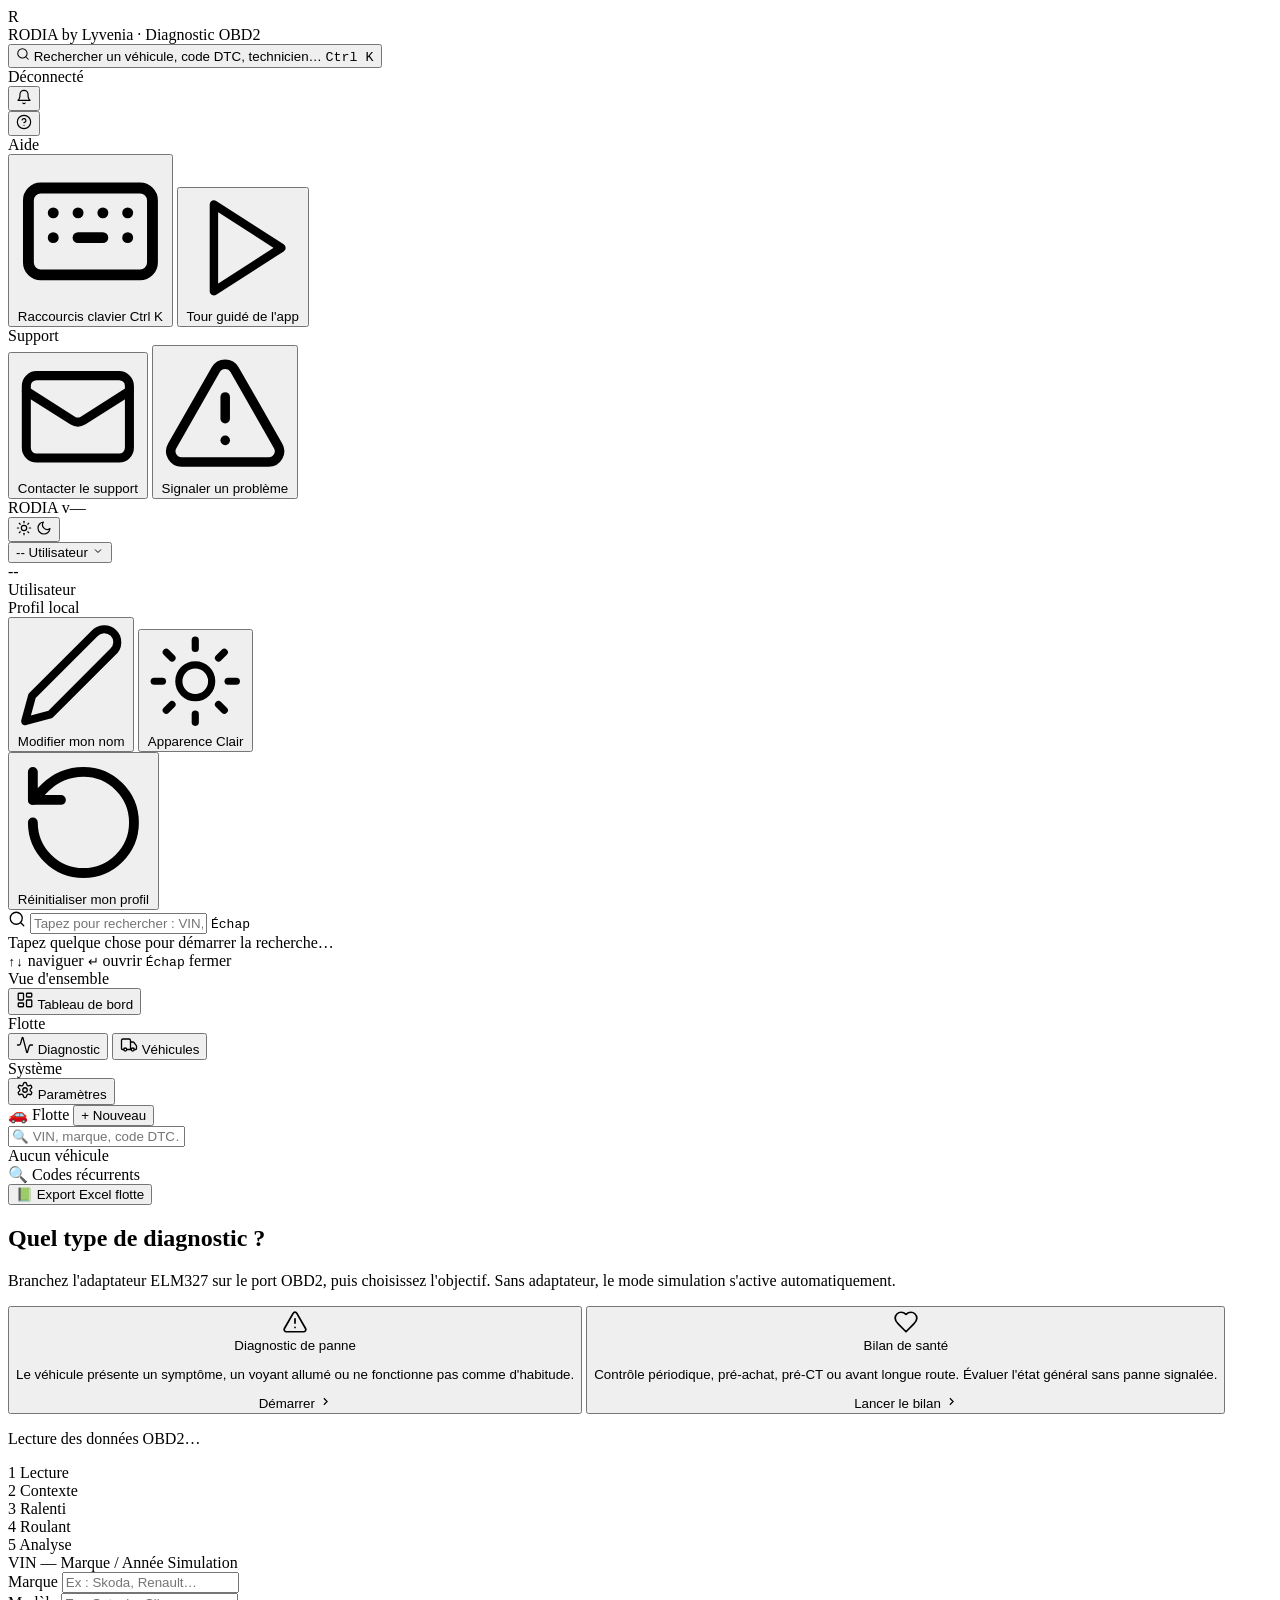
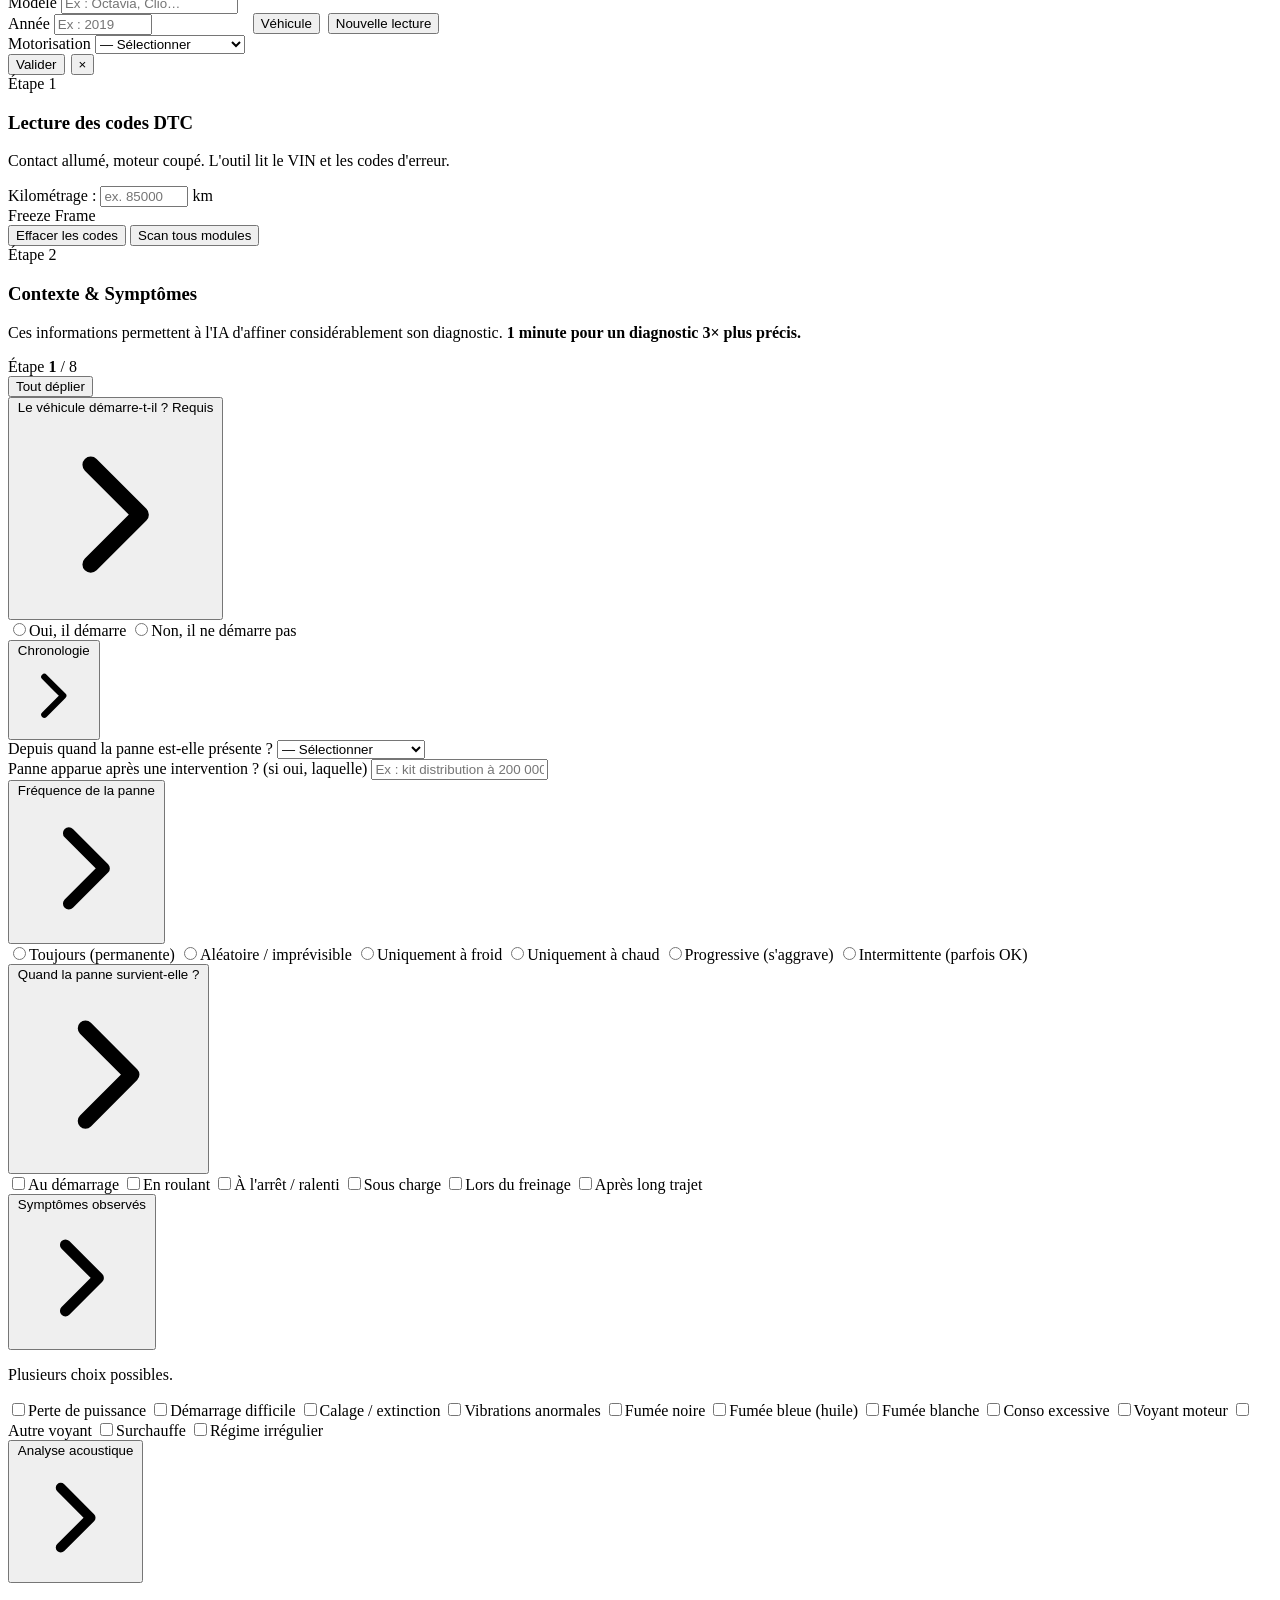
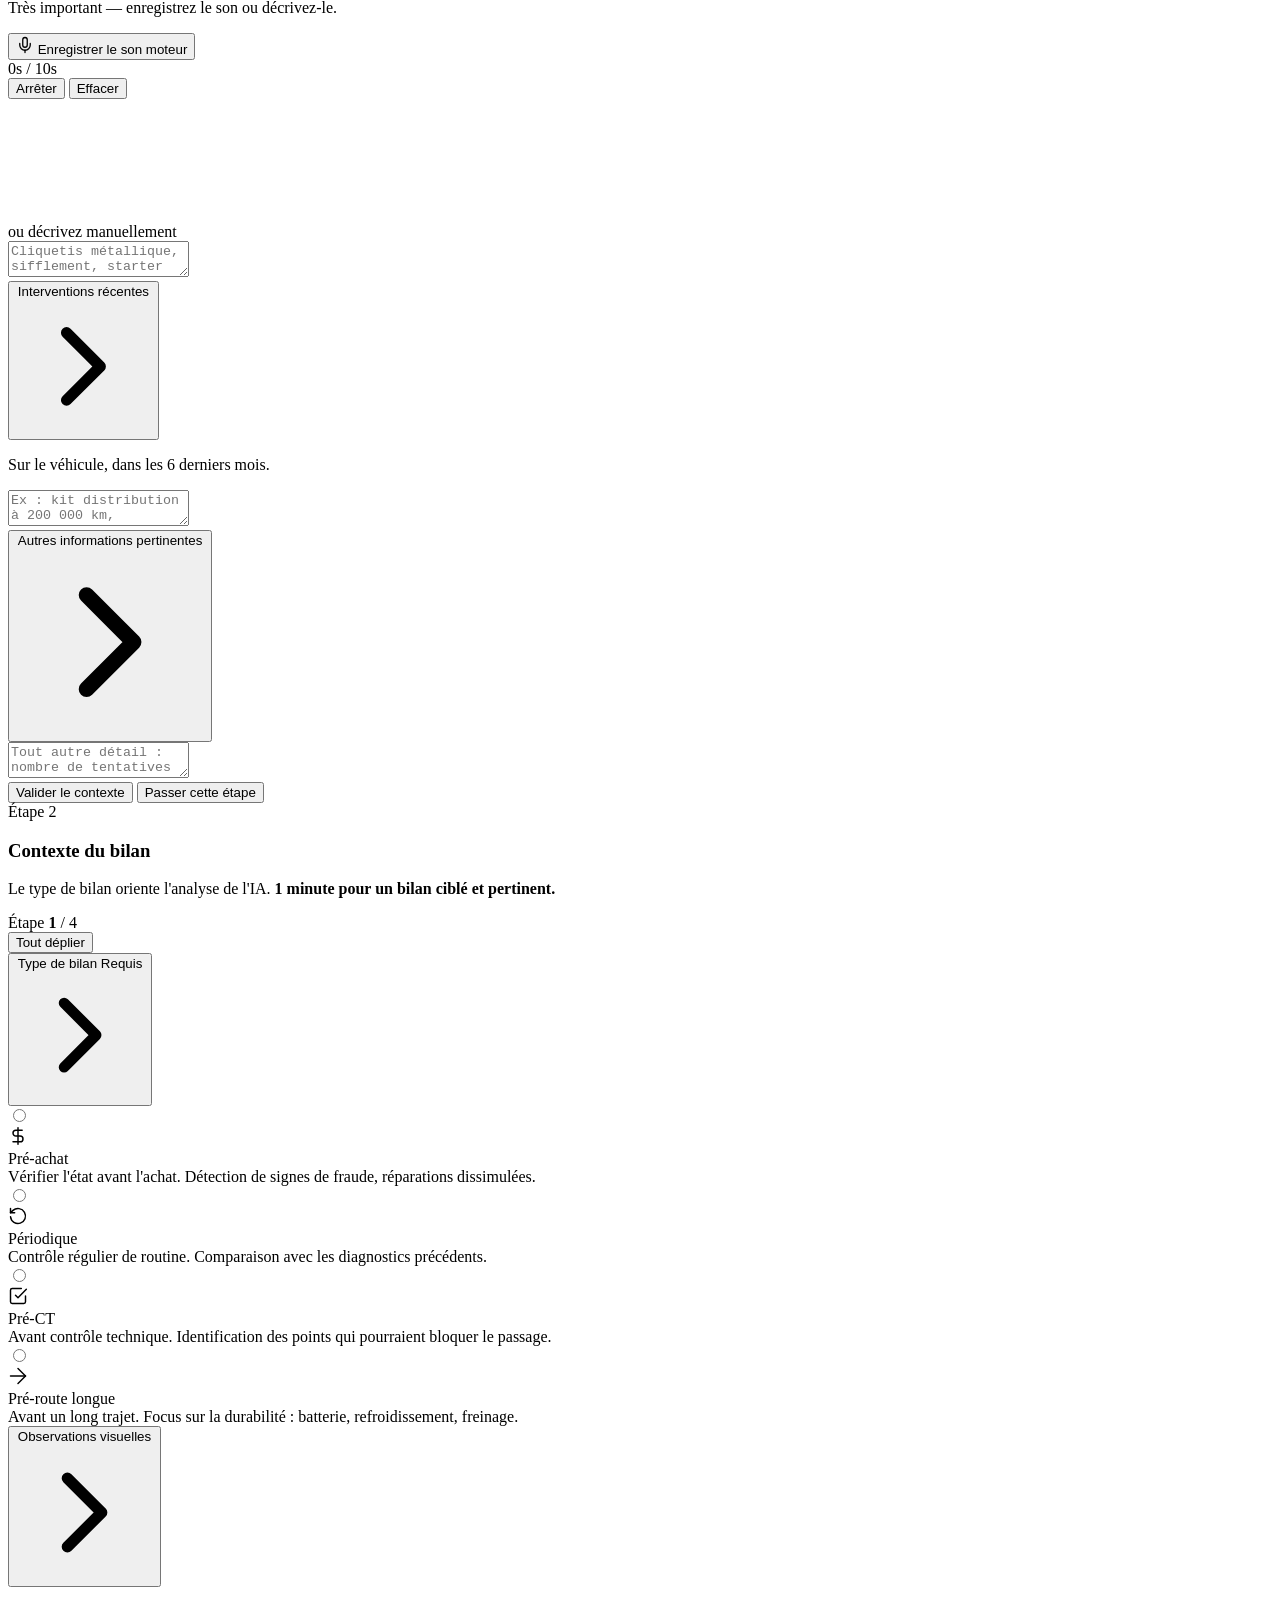
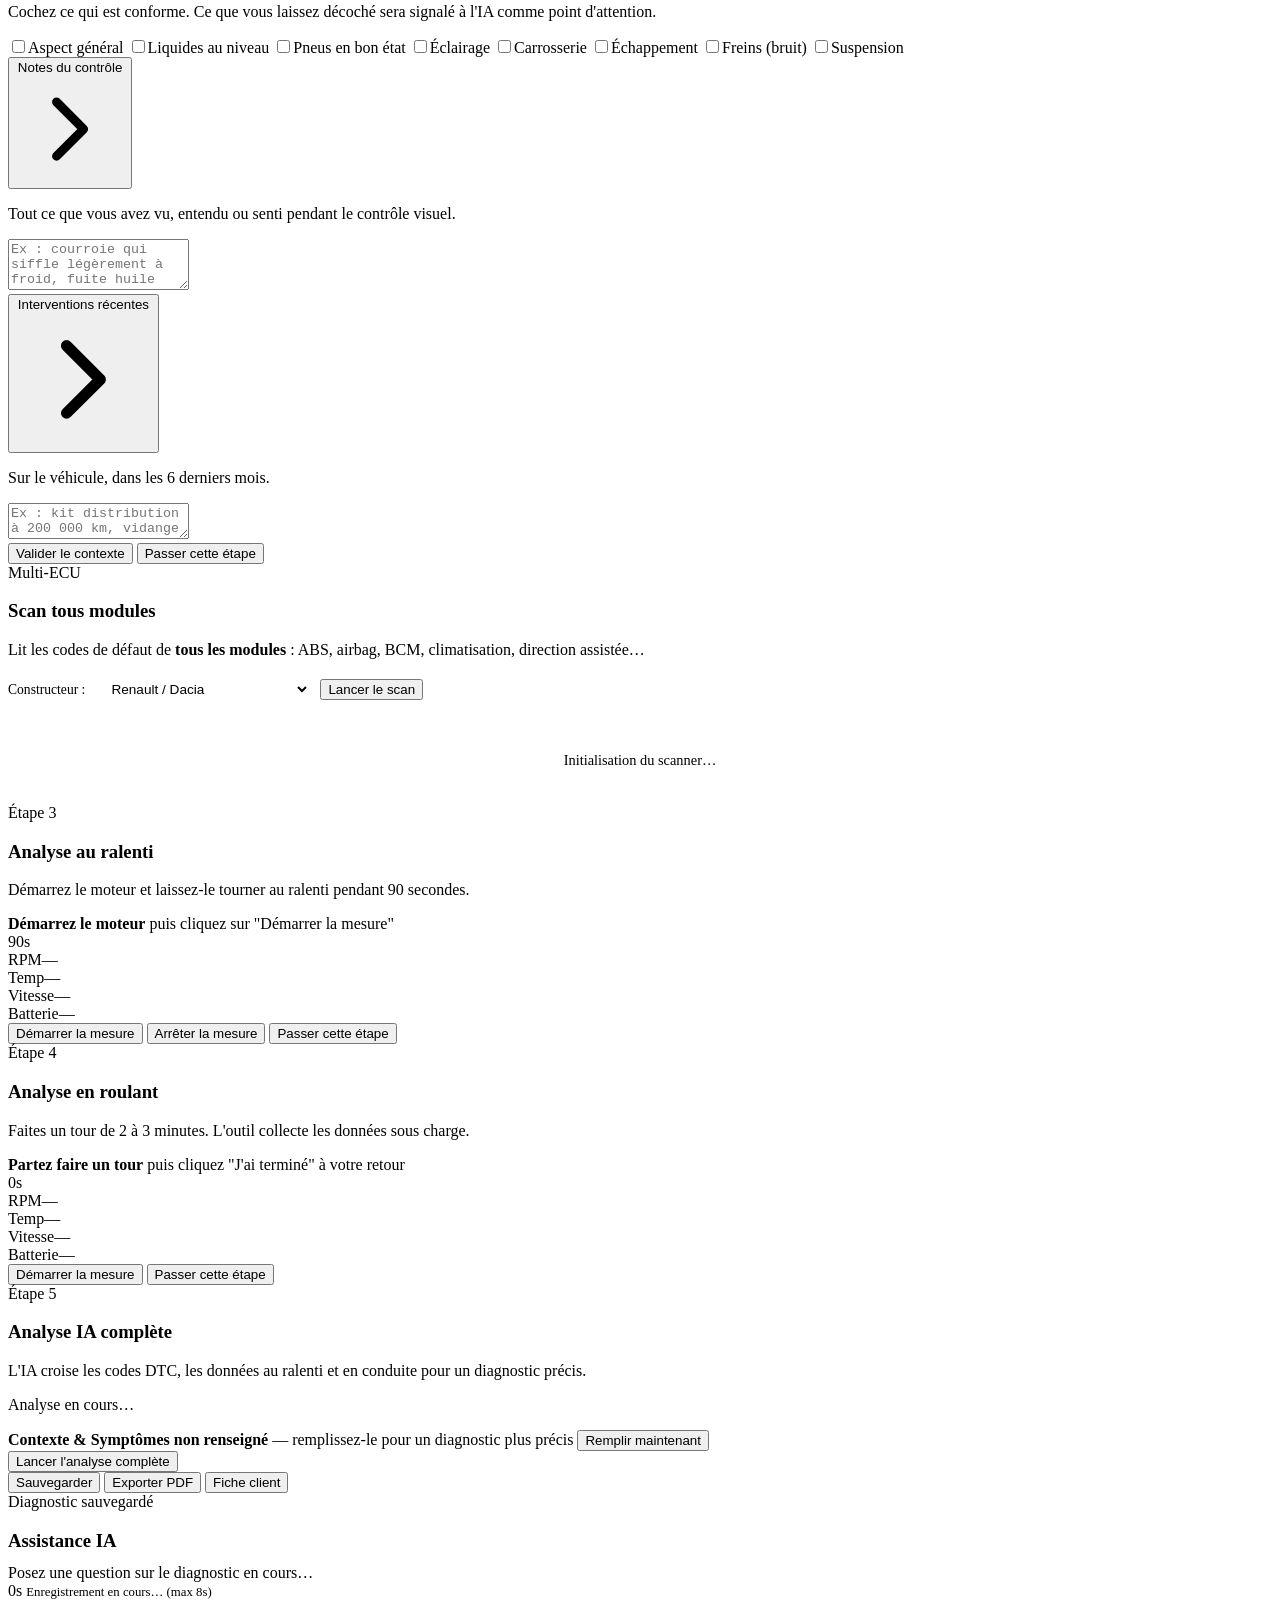
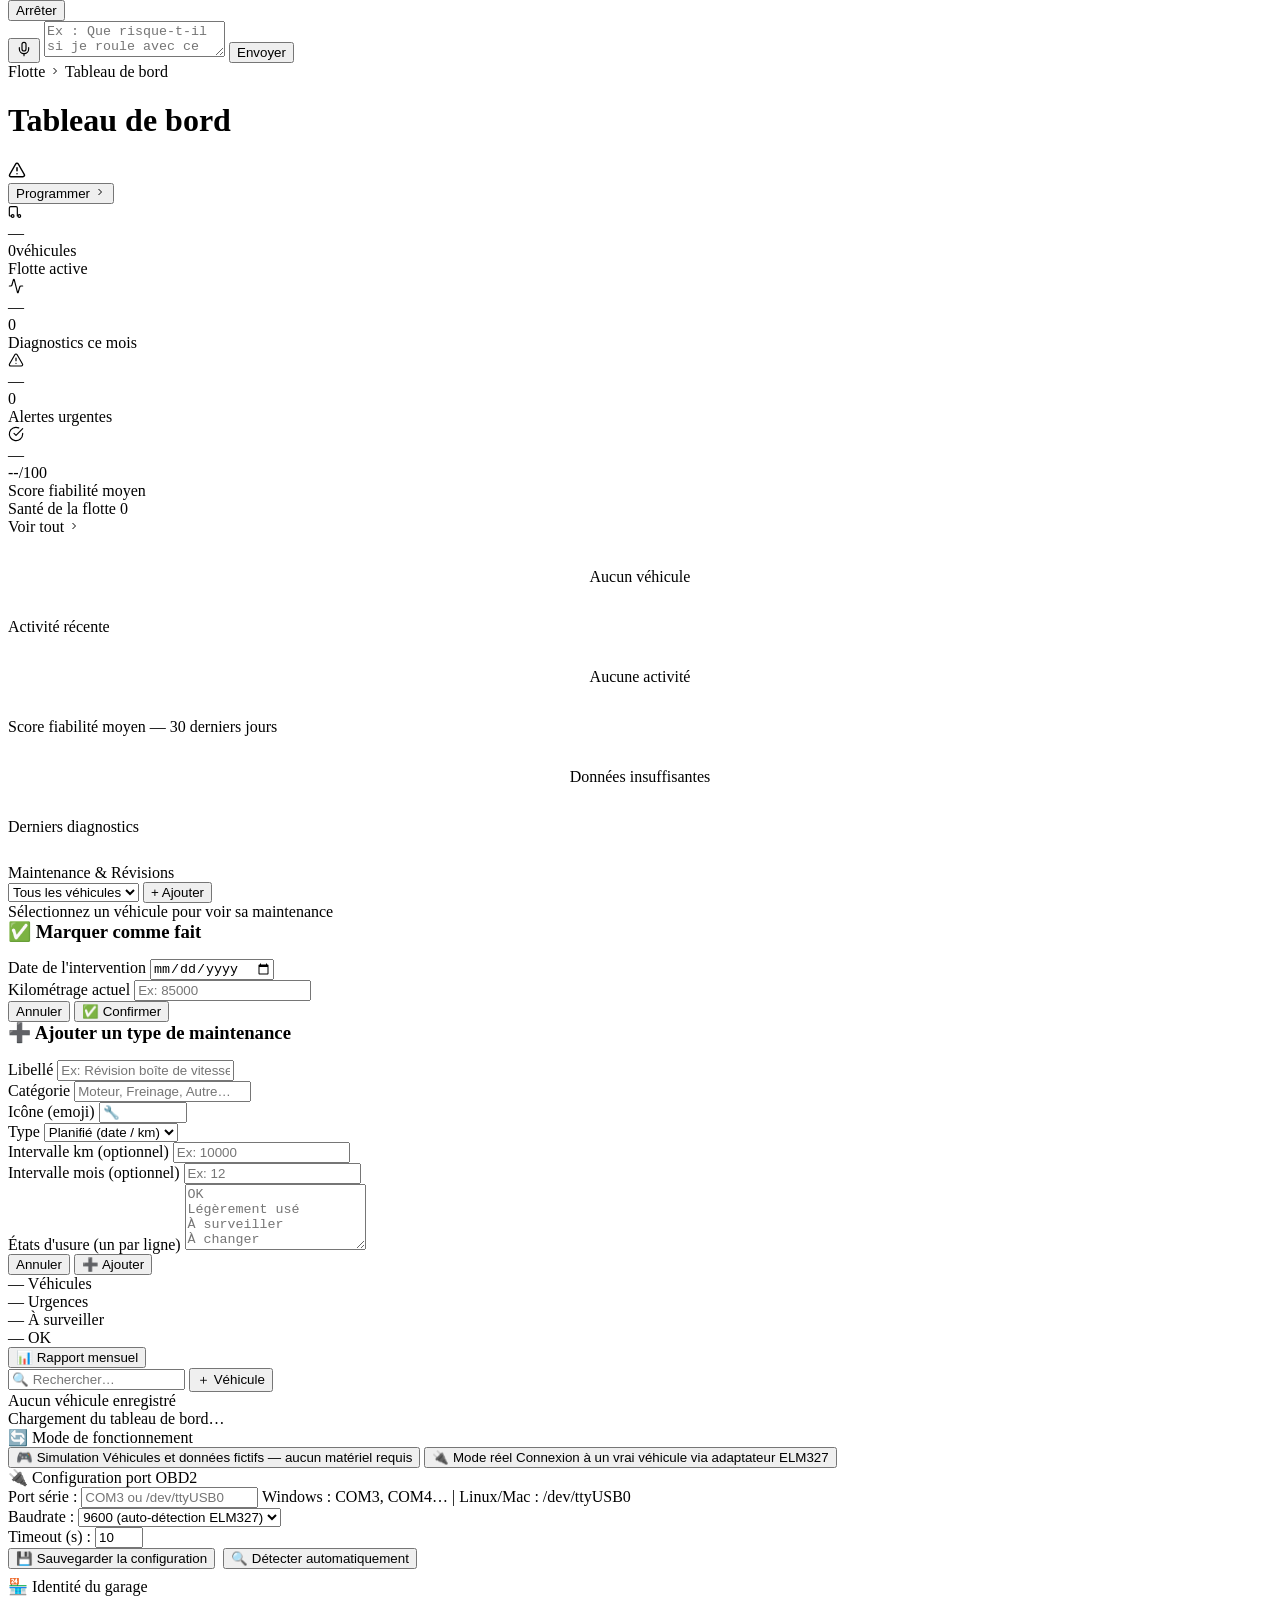
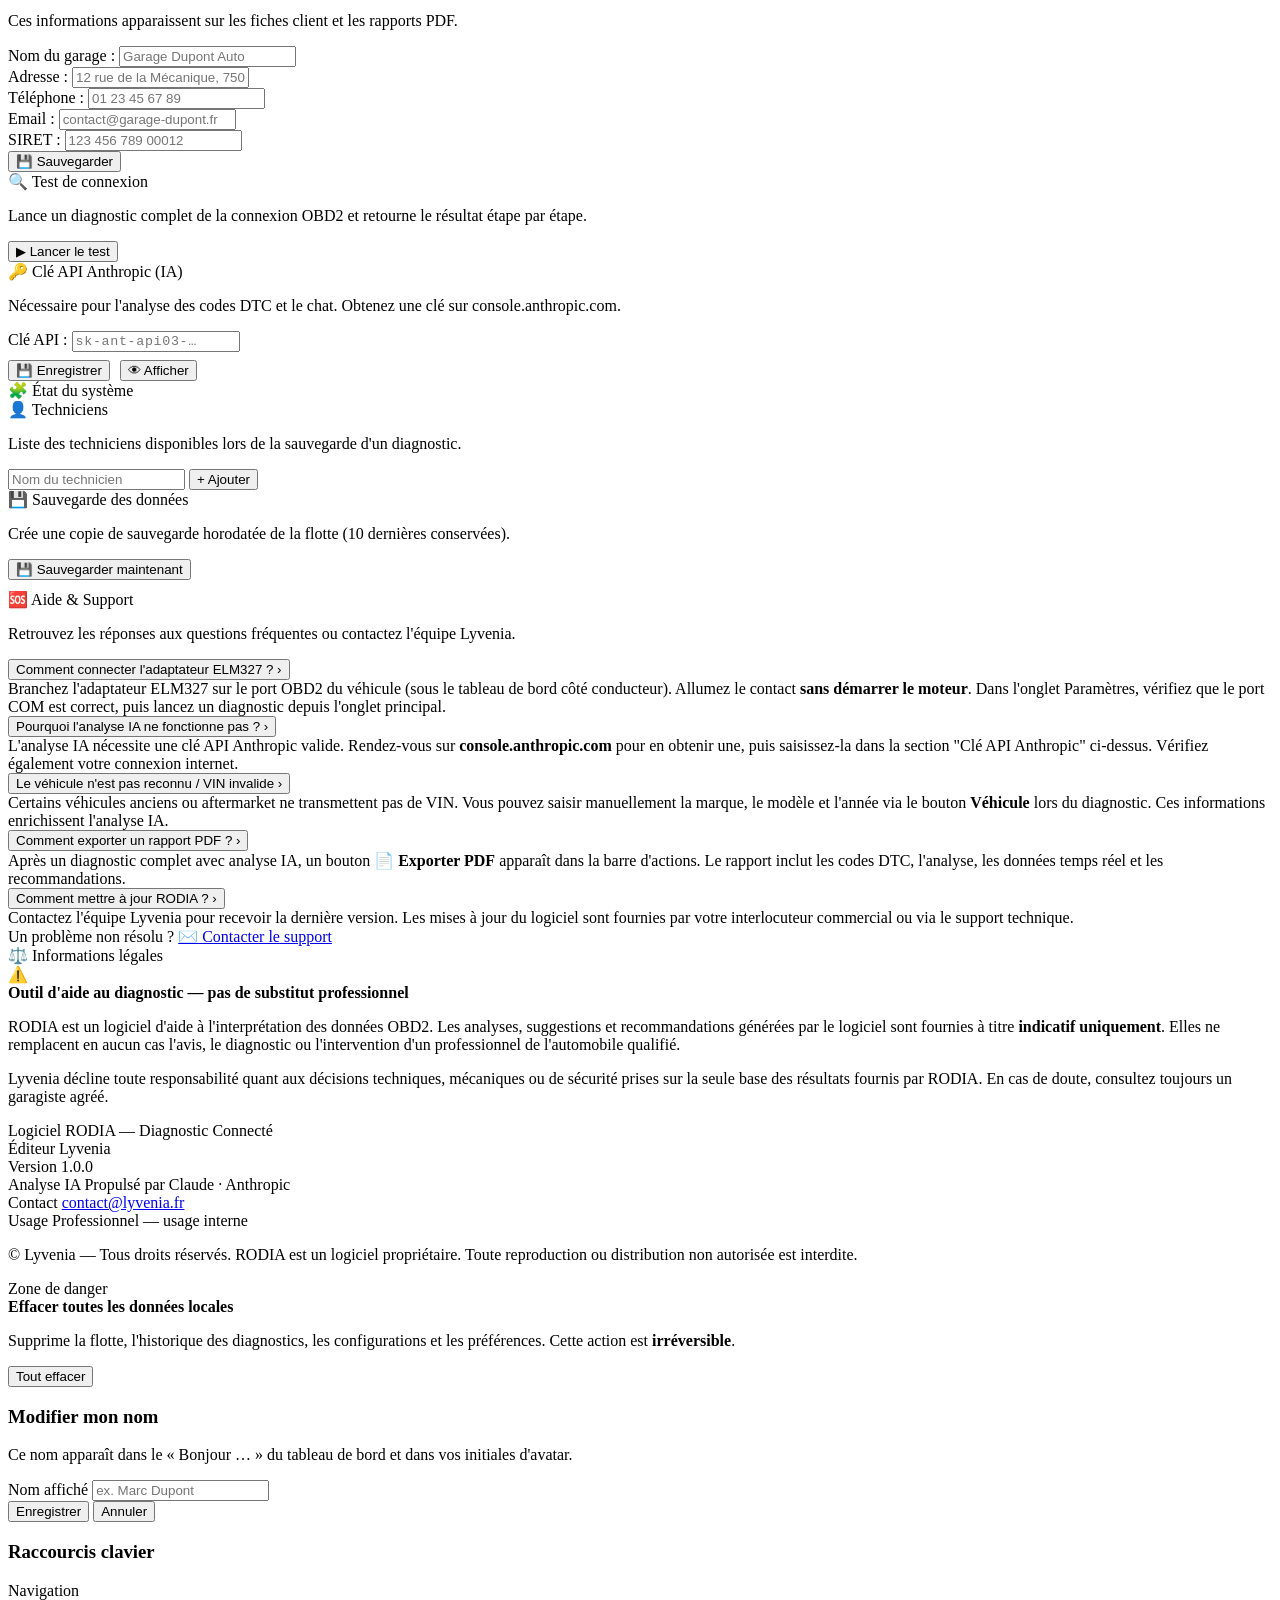
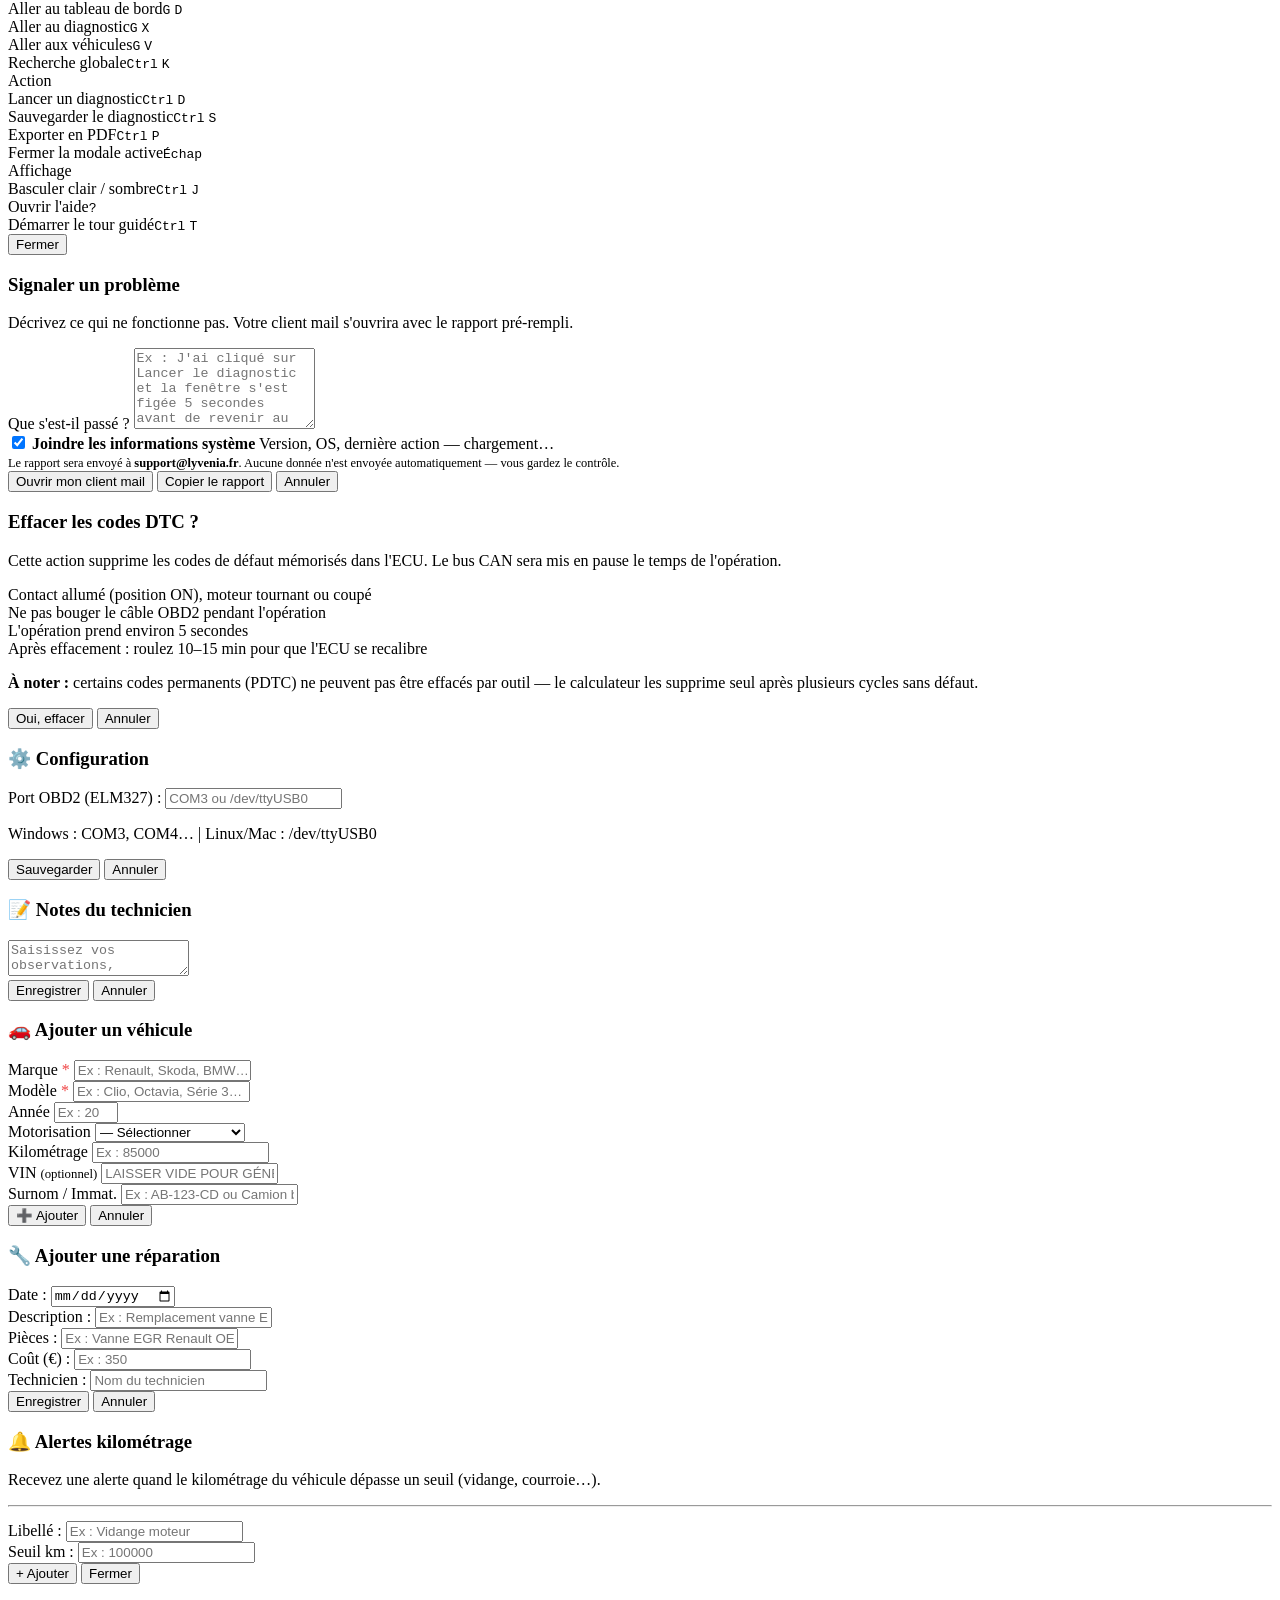
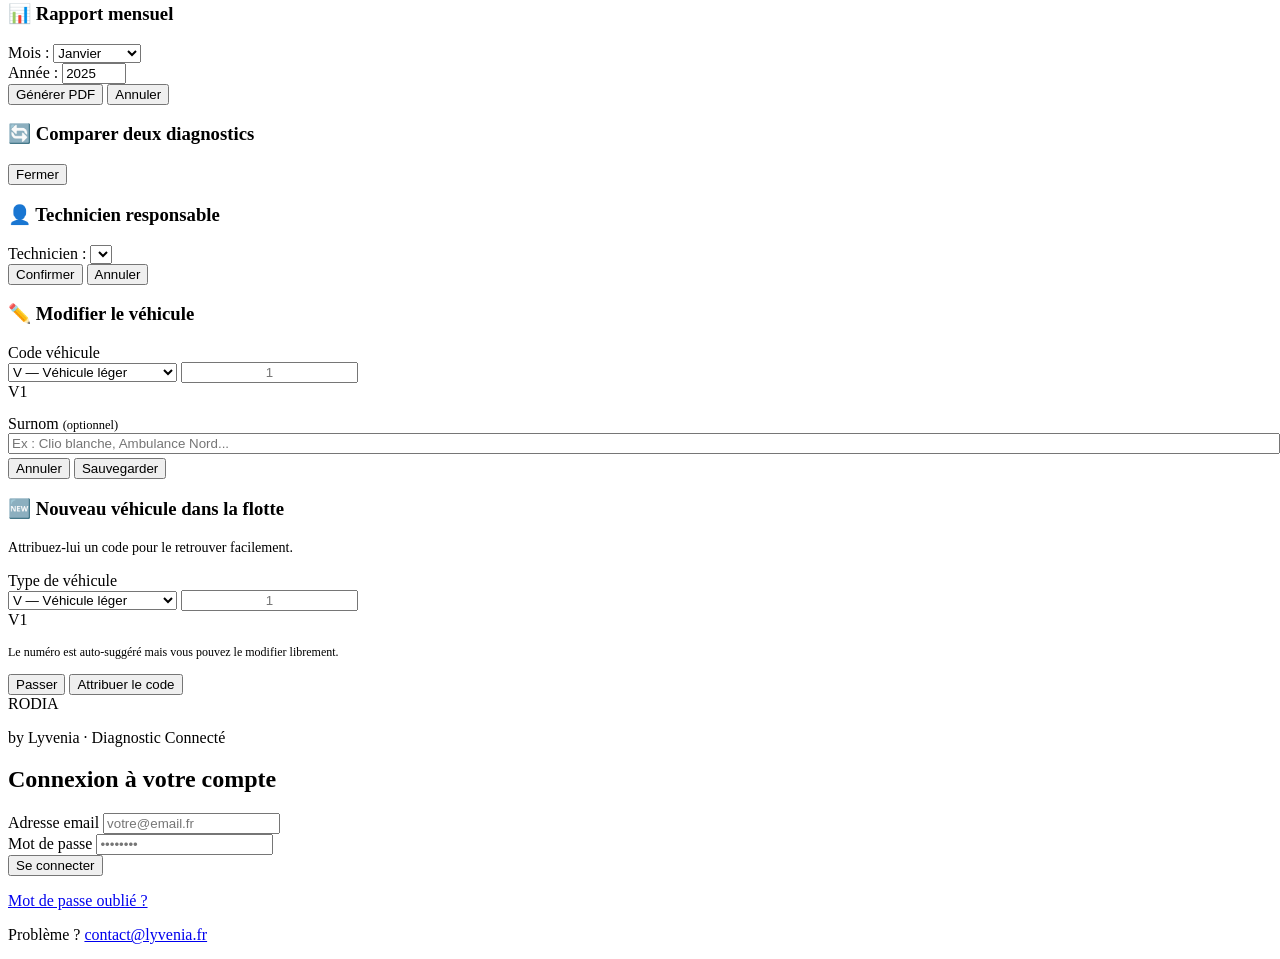
==== frontend/index.html @ f730c61e "Release v1.1.0 — Refonte premium + bilan de santé" ====
<!DOCTYPE html>
<html lang="fr">
<head>
  <meta charset="UTF-8">
  <meta name="viewport" content="width=device-width, initial-scale=1.0">
  <title>RODIA — Diagnostic Connecté</title>
  <link rel="icon" href="/favicon.ico" type="image/x-icon">
  <link rel="preconnect" href="https://fonts.googleapis.com">
  <link rel="preconnect" href="https://fonts.gstatic.com" crossorigin>
  <link rel="stylesheet" href="https://fonts.googleapis.com/css2?family=Inter:wght@400;500;600;700;800&display=swap">
  <link rel="stylesheet" href="/style.css">
  <script src="/chart.min.js"></script>
</head>
<body>

  <!-- ══════════════════ UPDATE BANNER ══════════════════ -->
  <div id="updateBanner" class="update-banner" style="display:none">
    <div class="update-banner-left">
      <span class="update-icon">🔄</span>
      <div>
        <strong id="updateVersion">Mise à jour disponible</strong>
        <span id="updateNotes" class="update-notes"></span>
      </div>
    </div>
    <div class="update-banner-right">
      <div id="updateProgress" class="update-progress" style="display:none">
        <div class="update-progress-bar"><div id="updateProgressFill" class="update-progress-fill"></div></div>
        <span id="updateProgressPct">0%</span>
      </div>
      <span id="updateCountdown" class="update-countdown"></span>
      <button id="btnUpdate" class="update-btn" onclick="applyUpdate()">Installer maintenant</button>
      <button class="update-dismiss" onclick="snoozeUpdate()">Plus tard</button>
    </div>
  </div>

  <!-- ══════════════════ TOP BAR ══════════════════ -->
  <header class="topbar">
    <div class="topbar-left">
      <div class="topbar-brand">
        <div class="brand-mark" aria-hidden="true">R</div>
        <div class="brand-text-wrap">
          <span class="logo">RODIA</span>
          <span class="logo-sub">by Lyvenia · Diagnostic OBD2</span>
        </div>
      </div>
      <button type="button" class="topbar-search" id="globalSearchTrigger" aria-label="Ouvrir la recherche globale">
        <svg xmlns="http://www.w3.org/2000/svg" width="14" height="14" viewBox="0 0 24 24" fill="none" stroke="currentColor" stroke-width="1.75" stroke-linecap="round" stroke-linejoin="round" aria-hidden="true"><circle cx="11" cy="11" r="8"/><path d="m21 21-4.3-4.3"/></svg>
        <span class="topbar-search-placeholder">Rechercher un véhicule, code DTC, technicien…</span>
        <kbd class="topbar-search-kbd">Ctrl K</kbd>
      </button>
    </div>
    <div class="topbar-right">
      <div class="connection-badge" id="connectionBadge">
        <span class="badge-dot" id="badgeDot"></span>
        <span id="badgeLabel">Déconnecté</span>
      </div>
      <span id="simLabel" class="hidden"></span>
      <div class="topbar-divider" aria-hidden="true"></div>
      <button type="button" class="icon-btn" id="btnNotifications" title="Notifications" aria-label="Notifications">
        <svg xmlns="http://www.w3.org/2000/svg" width="16" height="16" viewBox="0 0 24 24" fill="none" stroke="currentColor" stroke-width="1.75" stroke-linecap="round" stroke-linejoin="round" aria-hidden="true"><path d="M6 8a6 6 0 0 1 12 0c0 7 3 9 3 9H3s3-2 3-9"/><path d="M10.3 21a1.94 1.94 0 0 0 3.4 0"/></svg>
        <span class="icon-btn-dot hidden" id="notifDot"></span>
      </button>
      <div class="menu-host">
        <button type="button" class="icon-btn" id="btnHelp" title="Aide" aria-label="Aide" aria-haspopup="menu" aria-expanded="false">
          <svg xmlns="http://www.w3.org/2000/svg" width="16" height="16" viewBox="0 0 24 24" fill="none" stroke="currentColor" stroke-width="1.75" stroke-linecap="round" stroke-linejoin="round" aria-hidden="true"><circle cx="12" cy="12" r="10"/><path d="M9.09 9a3 3 0 0 1 5.83 1c0 2-3 3-3 3"/><path d="M12 17h.01"/></svg>
        </button>
        <div class="dropdown-menu" id="helpMenu" role="menu">
          <div class="dropdown-section-label">Aide</div>
          <button type="button" class="dropdown-item" id="menuShortcuts" role="menuitem">
            <svg xmlns="http://www.w3.org/2000/svg" viewBox="0 0 24 24" fill="none" stroke="currentColor" stroke-width="1.75" stroke-linecap="round" stroke-linejoin="round" aria-hidden="true"><rect width="20" height="14" x="2" y="5" rx="2"/><path d="M6 9h.01"/><path d="M10 9h.01"/><path d="M14 9h.01"/><path d="M18 9h.01"/><path d="M6 13h.01"/><path d="M18 13h.01"/><path d="M10 13h4"/></svg>
            Raccourcis clavier
            <span class="dropdown-item-meta">Ctrl K</span>
          </button>
          <button type="button" class="dropdown-item" id="menuTour" role="menuitem">
            <svg xmlns="http://www.w3.org/2000/svg" viewBox="0 0 24 24" fill="none" stroke="currentColor" stroke-width="1.75" stroke-linecap="round" stroke-linejoin="round" aria-hidden="true"><polygon points="6 3 20 12 6 21 6 3"/></svg>
            Tour guidé de l'app
          </button>
          <div class="dropdown-divider"></div>
          <div class="dropdown-section-label">Support</div>
          <button type="button" class="dropdown-item" id="menuSupport" role="menuitem">
            <svg xmlns="http://www.w3.org/2000/svg" viewBox="0 0 24 24" fill="none" stroke="currentColor" stroke-width="1.75" stroke-linecap="round" stroke-linejoin="round" aria-hidden="true"><rect width="20" height="16" x="2" y="4" rx="2"/><path d="m22 7-8.97 5.7a1.94 1.94 0 0 1-2.06 0L2 7"/></svg>
            Contacter le support
          </button>
          <button type="button" class="dropdown-item" id="menuReportBug" role="menuitem">
            <svg xmlns="http://www.w3.org/2000/svg" viewBox="0 0 24 24" fill="none" stroke="currentColor" stroke-width="1.75" stroke-linecap="round" stroke-linejoin="round" aria-hidden="true"><path d="m21.73 18-8-14a2 2 0 0 0-3.48 0l-8 14A2 2 0 0 0 4 21h16a2 2 0 0 0 1.73-3"/><path d="M12 9v4"/><path d="M12 17h.01"/></svg>
            Signaler un problème
          </button>
          <div class="dropdown-footer">
            <span id="helpVersionLabel">RODIA v—</span>
          </div>
        </div>
      </div>
      <button type="button" class="icon-btn theme-toggle" id="btnThemeToggle" title="Basculer mode jour / nuit" aria-label="Basculer le thème">
        <svg class="theme-icon-sun" xmlns="http://www.w3.org/2000/svg" width="16" height="16" viewBox="0 0 24 24" fill="none" stroke="currentColor" stroke-width="1.75" stroke-linecap="round" stroke-linejoin="round" aria-hidden="true"><circle cx="12" cy="12" r="4"/><path d="M12 2v2"/><path d="M12 20v2"/><path d="m4.93 4.93 1.41 1.41"/><path d="m17.66 17.66 1.41 1.41"/><path d="M2 12h2"/><path d="M20 12h2"/><path d="m6.34 17.66-1.41 1.41"/><path d="m19.07 4.93-1.41 1.41"/></svg>
        <svg class="theme-icon-moon" xmlns="http://www.w3.org/2000/svg" width="16" height="16" viewBox="0 0 24 24" fill="none" stroke="currentColor" stroke-width="1.75" stroke-linecap="round" stroke-linejoin="round" aria-hidden="true"><path d="M21 12.79A9 9 0 1 1 11.21 3 7 7 0 0 0 21 12.79z"/></svg>
      </button>
      <div class="topbar-divider" aria-hidden="true"></div>
      <div class="menu-host">
        <button type="button" class="user-chip" id="userChip" aria-label="Compte utilisateur" aria-haspopup="menu" aria-expanded="false">
          <span class="user-avatar" id="userAvatar">--</span>
          <span class="user-name" id="userName">Utilisateur</span>
          <svg xmlns="http://www.w3.org/2000/svg" width="12" height="12" viewBox="0 0 24 24" fill="none" stroke="currentColor" stroke-width="2" aria-hidden="true"><path d="m6 9 6 6 6-6"/></svg>
        </button>
        <div class="dropdown-menu" id="userMenu" role="menu">
          <div class="dropdown-header">
            <div class="dropdown-header-avatar" id="userMenuAvatar">--</div>
            <div class="dropdown-header-info">
              <div class="dropdown-header-name" id="userMenuName">Utilisateur</div>
              <div class="dropdown-header-sub" id="userMenuSub">Profil local</div>
            </div>
          </div>
          <button type="button" class="dropdown-item" id="menuEditName" role="menuitem">
            <svg xmlns="http://www.w3.org/2000/svg" viewBox="0 0 24 24" fill="none" stroke="currentColor" stroke-width="1.75" stroke-linecap="round" stroke-linejoin="round" aria-hidden="true"><path d="M17 3a2.85 2.83 0 1 1 4 4L7.5 20.5 2 22l1.5-5.5Z"/></svg>
            Modifier mon nom
          </button>
          <button type="button" class="dropdown-item" id="menuToggleTheme" role="menuitem">
            <svg xmlns="http://www.w3.org/2000/svg" viewBox="0 0 24 24" fill="none" stroke="currentColor" stroke-width="1.75" stroke-linecap="round" stroke-linejoin="round" aria-hidden="true"><circle cx="12" cy="12" r="4"/><path d="M12 2v2"/><path d="M12 20v2"/><path d="m4.93 4.93 1.41 1.41"/><path d="m17.66 17.66 1.41 1.41"/><path d="M2 12h2"/><path d="M20 12h2"/><path d="m6.34 17.66-1.41 1.41"/><path d="m19.07 4.93-1.41 1.41"/></svg>
            Apparence
            <span class="dropdown-item-meta" id="menuThemeMeta">Clair</span>
          </button>
          <div class="dropdown-divider"></div>
          <button type="button" class="dropdown-item danger" id="menuResetProfile" role="menuitem">
            <svg xmlns="http://www.w3.org/2000/svg" viewBox="0 0 24 24" fill="none" stroke="currentColor" stroke-width="1.75" stroke-linecap="round" stroke-linejoin="round" aria-hidden="true"><path d="M3 12a9 9 0 1 0 9-9 9.75 9.75 0 0 0-6.74 2.74L3 8"/><path d="M3 3v5h5"/></svg>
            Réinitialiser mon profil
          </button>
        </div>
      </div>
    </div>
  </header>

  <!-- ══════════════════ COMMAND PALETTE ══════════════════ -->
  <div class="search-palette-overlay hidden" id="searchPalette" role="dialog" aria-modal="true" aria-label="Recherche globale">
    <div class="search-palette" role="combobox" aria-haspopup="listbox" aria-expanded="true">
      <div class="search-palette-input-wrap">
        <svg xmlns="http://www.w3.org/2000/svg" width="18" height="18" viewBox="0 0 24 24" fill="none" stroke="currentColor" stroke-width="1.75" stroke-linecap="round" stroke-linejoin="round" aria-hidden="true"><circle cx="11" cy="11" r="8"/><path d="m21 21-4.3-4.3"/></svg>
        <input type="text" id="searchPaletteInput" class="search-palette-input" placeholder="Tapez pour rechercher : VIN, marque, code DTC, technicien…" aria-label="Champ de recherche" autocomplete="off" spellcheck="false">
        <kbd class="search-palette-esc">Échap</kbd>
      </div>
      <div class="search-palette-results" id="searchPaletteResults" role="listbox" aria-label="Résultats">
        <div class="search-palette-empty">Tapez quelque chose pour démarrer la recherche…</div>
      </div>
      <div class="search-palette-footer">
        <span><kbd>↑</kbd><kbd>↓</kbd> naviguer</span>
        <span><kbd>↵</kbd> ouvrir</span>
        <span><kbd>Échap</kbd> fermer</span>
      </div>
    </div>
  </div>

  <!-- ══════════════════ LAYOUT ══════════════════ -->
  <div class="layout">

    <!-- ── Sidebar : Navigation principale + Flotte rapide ── -->
    <aside class="sidebar">

      <!-- Navigation principale (groupes) -->
      <nav class="sidebar-nav" aria-label="Navigation principale">
        <div class="sidebar-nav-group">
          <div class="sidebar-nav-title">Vue d'ensemble</div>
          <button type="button" class="tab-btn" data-tab="dashboard">
            <svg class="nav-icon" xmlns="http://www.w3.org/2000/svg" width="18" height="18" viewBox="0 0 24 24" fill="none" stroke="currentColor" stroke-width="1.75" stroke-linecap="round" stroke-linejoin="round" aria-hidden="true"><rect width="7" height="9" x="3" y="3" rx="1"/><rect width="7" height="5" x="14" y="3" rx="1"/><rect width="7" height="9" x="14" y="12" rx="1"/><rect width="7" height="5" x="3" y="16" rx="1"/></svg>
            <span class="tab-label">Tableau de bord</span>
          </button>
        </div>
        <div class="sidebar-nav-group">
          <div class="sidebar-nav-title">Flotte</div>
          <button type="button" class="tab-btn active" data-tab="diagnostic">
            <svg class="nav-icon" xmlns="http://www.w3.org/2000/svg" width="18" height="18" viewBox="0 0 24 24" fill="none" stroke="currentColor" stroke-width="1.75" stroke-linecap="round" stroke-linejoin="round" aria-hidden="true"><path d="M22 12h-2.48a2 2 0 0 0-1.93 1.46l-2.35 8.36a.5.5 0 0 1-.96 0L9.24 2.18a.5.5 0 0 0-.96 0l-2.35 8.36A2 2 0 0 1 4 12H2"/></svg>
            <span class="tab-label">Diagnostic</span>
          </button>
          <button type="button" class="tab-btn" data-tab="historique">
            <svg class="nav-icon" xmlns="http://www.w3.org/2000/svg" width="18" height="18" viewBox="0 0 24 24" fill="none" stroke="currentColor" stroke-width="1.75" stroke-linecap="round" stroke-linejoin="round" aria-hidden="true"><path d="M14 18V6a2 2 0 0 0-2-2H4a2 2 0 0 0-2 2v11a1 1 0 0 0 1 1h2"/><path d="M15 18H9"/><path d="M19 18h2a1 1 0 0 0 1-1v-3.65a1 1 0 0 0-.22-.624l-3.48-4.35A1 1 0 0 0 17.52 8H14"/><circle cx="17" cy="18" r="2"/><circle cx="7" cy="18" r="2"/></svg>
            <span class="tab-label">Véhicules</span>
          </button>
        </div>
        <div class="sidebar-nav-group">
          <div class="sidebar-nav-title">Système</div>
          <button type="button" class="tab-btn" data-tab="parametres">
            <svg class="nav-icon" xmlns="http://www.w3.org/2000/svg" width="18" height="18" viewBox="0 0 24 24" fill="none" stroke="currentColor" stroke-width="1.75" stroke-linecap="round" stroke-linejoin="round" aria-hidden="true"><path d="M12.22 2h-.44a2 2 0 0 0-2 2v.18a2 2 0 0 1-1 1.73l-.43.25a2 2 0 0 1-2 0l-.15-.08a2 2 0 0 0-2.73.73l-.22.38a2 2 0 0 0 .73 2.73l.15.1a2 2 0 0 1 1 1.72v.51a2 2 0 0 1-1 1.74l-.15.09a2 2 0 0 0-.73 2.73l.22.38a2 2 0 0 0 2.73.73l.15-.08a2 2 0 0 1 2 0l.43.25a2 2 0 0 1 1 1.73V20a2 2 0 0 0 2 2h.44a2 2 0 0 0 2-2v-.18a2 2 0 0 1 1-1.73l.43-.25a2 2 0 0 1 2 0l.15.08a2 2 0 0 0 2.73-.73l.22-.39a2 2 0 0 0-.73-2.73l-.15-.08a2 2 0 0 1-1-1.74v-.5a2 2 0 0 1 1-1.74l.15-.09a2 2 0 0 0 .73-2.73l-.22-.38a2 2 0 0 0-2.73-.73l-.15.08a2 2 0 0 1-2 0l-.43-.25a2 2 0 0 1-1-1.73V4a2 2 0 0 0-2-2z"/><circle cx="12" cy="12" r="3"/></svg>
            <span class="tab-label">Paramètres</span>
          </button>
        </div>
      </nav>

      <!-- Flotte rapide (raccourci toujours visible) -->
      <div class="sidebar-fleet-quick">
        <div class="sidebar-header">
          <span class="sidebar-title">🚗 Flotte</span>
          <button type="button" class="btn btn-primary btn-sm" id="btnNewDiag">+ Nouveau</button>
        </div>
        <div class="sidebar-search">
          <input type="text" id="searchInput" class="sidebar-search-input" placeholder="🔍 VIN, marque, code DTC…" aria-label="Rechercher dans la flotte">
        </div>
        <div id="fleetList" class="fleet-list">
          <div class="empty-state">Aucun véhicule</div>
        </div>
      </div>

      <!-- Alertes patterns flotte -->
      <div id="patternsPanel" class="patterns-panel hidden">
        <div class="patterns-title">🔍 Codes récurrents</div>
        <div id="patternsList"></div>
      </div>
      <!-- Sidebar bottom actions -->
      <div class="sidebar-bottom">
        <button type="button" class="btn btn-outline btn-sm sidebar-excel-btn" id="btnExportExcel">📗 Export Excel flotte</button>
      </div>
    </aside>

    <!-- ── Main content ── -->
    <main class="main-content">

      <!-- ══ Bandeau notifications globales ══ -->
      <div id="notifBanner" class="notif-banner hidden"></div>

      <!-- ═══ TAB : Diagnostic en cours ═══ -->
      <div class="tab-panel active" id="tab-diagnostic">

        <!-- Step 0 : Welcome / Connect — choix du type de diagnostic -->
        <div id="stepWelcome" class="step-panel">
          <div class="diag-choice-wrap">
            <div class="diag-choice-head">
              <h2>Quel type de diagnostic ?</h2>
              <p class="diag-choice-sub">Branchez l'adaptateur ELM327 sur le port OBD2, puis choisissez l'objectif. <span class="hint" id="simHint">Sans adaptateur, le mode simulation s'active automatiquement.</span></p>
            </div>
            <div class="diag-choice-grid">

              <!-- Diagnostic de panne -->
              <button type="button" class="diag-choice-card" id="btnStartDiag" data-diag-type="panne">
                <div class="diag-choice-icon">
                  <svg xmlns="http://www.w3.org/2000/svg" width="26" height="26" viewBox="0 0 24 24" fill="none" stroke="currentColor" stroke-width="1.6" stroke-linecap="round" stroke-linejoin="round" aria-hidden="true"><path d="m21.73 18-8-14a2 2 0 0 0-3.48 0l-8 14A2 2 0 0 0 4 21h16a2 2 0 0 0 1.73-3"/><path d="M12 9v4"/><path d="M12 17h.01"/></svg>
                </div>
                <div class="diag-choice-title">Diagnostic de panne</div>
                <p class="diag-choice-desc">Le véhicule présente un symptôme, un voyant allumé ou ne fonctionne pas comme d'habitude.</p>
                <div class="diag-choice-cta">
                  Démarrer
                  <svg xmlns="http://www.w3.org/2000/svg" width="13" height="13" viewBox="0 0 24 24" fill="none" stroke="currentColor" stroke-width="2.2" aria-hidden="true"><path d="m9 18 6-6-6-6"/></svg>
                </div>
              </button>

              <!-- Bilan de santé -->
              <button type="button" class="diag-choice-card" id="btnStartHealthCheck" data-diag-type="controle">
                <div class="diag-choice-icon green">
                  <svg xmlns="http://www.w3.org/2000/svg" width="26" height="26" viewBox="0 0 24 24" fill="none" stroke="currentColor" stroke-width="1.6" stroke-linecap="round" stroke-linejoin="round" aria-hidden="true"><path d="M19 14c1.49-1.46 3-3.21 3-5.5A5.5 5.5 0 0 0 16.5 3c-1.76 0-3 .5-4.5 2-1.5-1.5-2.74-2-4.5-2A5.5 5.5 0 0 0 2 8.5c0 2.3 1.5 4.05 3 5.5l7 7Z"/></svg>
                </div>
                <div class="diag-choice-title">Bilan de santé</div>
                <p class="diag-choice-desc">Contrôle périodique, pré-achat, pré-CT ou avant longue route. Évaluer l'état général sans panne signalée.</p>
                <div class="diag-choice-cta">
                  Lancer le bilan
                  <svg xmlns="http://www.w3.org/2000/svg" width="13" height="13" viewBox="0 0 24 24" fill="none" stroke="currentColor" stroke-width="2.2" aria-hidden="true"><path d="m9 18 6-6-6-6"/></svg>
                </div>
              </button>

            </div>
          </div>
        </div>

        <!-- Step 1 : Reading data -->
        <div id="stepReading" class="step-panel hidden">
          <div class="loading-card">
            <div class="spinner"></div>
            <p id="readingMsg">Lecture des données OBD2…</p>
          </div>
        </div>

        <!-- Step 2 : Data ready -->
        <div id="stepData" class="step-panel hidden">

        <!-- ═════ Wizard rail (gauche, sticky) ═════ -->
        <aside class="wizard-rail">
          <div class="wizard-indicator" id="wizardIndicator">
            <div class="wizard-step-dot active" id="wdot1" title="Étape 1 — Lecture">
              <span class="wdot-num">1</span>
              <span class="wdot-label">Lecture</span>
            </div>
            <div class="wizard-connector"></div>
            <div class="wizard-step-dot" id="wdotA" title="Contexte & Symptômes">
              <span class="wdot-num">2</span>
              <span class="wdot-label">Contexte</span>
            </div>
            <div class="wizard-connector"></div>
            <div class="wizard-step-dot" id="wdot2" title="Étape 3 — Ralenti">
              <span class="wdot-num">3</span>
              <span class="wdot-label">Ralenti</span>
            </div>
            <div class="wizard-connector"></div>
            <div class="wizard-step-dot" id="wdot3" title="Étape 4 — Roulant">
              <span class="wdot-num">4</span>
              <span class="wdot-label">Roulant</span>
            </div>
            <div class="wizard-connector"></div>
            <div class="wizard-step-dot" id="wdot4" title="Étape 5 — Analyse IA">
              <span class="wdot-num">5</span>
              <span class="wdot-label">Analyse</span>
            </div>
          </div>
        </aside>

        <!-- ═════ Wizard content (droite, scrollable) ═════ -->
        <div class="wizard-content">

        <!-- Vehicle banner (always visible once we have VIN) -->
        <div class="vehicle-banner" id="vehicleBanner">
          <div class="vehicle-info">
            <span class="vin-badge" id="vinDisplay">VIN —</span>
            <span id="vehicleLabel">Marque / Année</span>
            <span class="sim-tag hidden" id="simTag">Simulation</span>
          </div>
          <div class="vehicle-actions" style="display:flex;gap:8px;align-items:center;flex-wrap:wrap">
            <div id="vinManualZone" class="hidden">
              <div class="vehicle-form-grid">
                <div class="vf-field vf-field-fleet" id="vfFleetField" style="display:none">
                  <label class="vf-label" for="vfFleetSelect">Depuis la flotte</label>
                  <select id="vfFleetSelect" class="vf-input" style="min-width:180px">
                    <option value="">— Choisir un véhicule —</option>
                  </select>
                </div>
                <div class="vf-field">
                  <label class="vf-label" for="vfMarque">Marque</label>
                  <input type="text" id="vfMarque" class="vf-input" placeholder="Ex : Skoda, Renault…">
                </div>
                <div class="vf-field">
                  <label class="vf-label" for="vfModele">Modèle</label>
                  <input type="text" id="vfModele" class="vf-input" placeholder="Ex : Octavia, Clio…">
                </div>
                <div class="vf-field">
                  <label class="vf-label" for="vfAnnee">Année</label>
                  <input type="number" id="vfAnnee" class="vf-input" placeholder="Ex : 2019" min="1990" max="2030" style="width:90px">
                </div>
                <div class="vf-field">
                  <label class="vf-label" for="vfMotorisation">Motorisation</label>
                  <select id="vfMotorisation" class="vf-input">
                    <option value="">— Sélectionner</option>
                    <option value="Diesel">Diesel</option>
                    <option value="Essence">Essence</option>
                    <option value="Hybride">Hybride</option>
                    <option value="Hybride rechargeable">Hybride rechargeable</option>
                    <option value="Électrique">Électrique</option>
                    <option value="GPL">GPL</option>
                  </select>
                </div>
                <div class="vf-field" style="align-self:flex-end;display:flex;gap:6px">
                  <button type="button" class="btn btn-sm btn-primary" id="btnApplyManualVin">Valider</button>
                  <button type="button" class="btn btn-sm btn-outline" id="btnCancelManualVin" aria-label="Annuler">×</button>
                </div>
              </div>
            </div>
            <button type="button" class="btn btn-sm btn-outline" id="btnEditVin" title="Renseigner le véhicule manuellement">Véhicule</button>
            <button type="button" class="btn btn-sm btn-outline" id="btnNewReadDiag">Nouvelle lecture</button>
          </div>
        </div>

        <!-- ÉTAPE 1 : Lecture DTC -->
        <div class="wizard-card active" id="wizardStep1">
          <div class="wizard-card-header">
            <span class="wizard-step-badge">Étape 1</span>
            <h3>Lecture des codes DTC</h3>
            <p class="wizard-card-desc">Contact allumé, moteur coupé. L'outil lit le VIN et les codes d'erreur.</p>
          </div>
          <div class="wizard-card-body">
            <div class="km-row">
              <label for="inputKm">Kilométrage :</label>
              <input type="number" id="inputKm" class="input-km" min="0" max="9999999" placeholder="ex. 85000">
              <span>km</span>
            </div>
            <div id="dtcList" class="dtc-list"></div>
            <div id="freezeFrameSection" class="freeze-frame-section hidden">
              <div class="freeze-frame-title">Freeze Frame</div>
              <div id="freezeFrameGrid" class="freeze-frame-grid"></div>
            </div>
          </div>
          <div class="wizard-card-actions" id="step1Actions">
            <button type="button" class="btn btn-sm btn-danger-outline" id="btnClearDTC">Effacer les codes</button>
            <button type="button" class="btn btn-sm btn-outline" id="btnShowECUScan" title="Scanner tous les modules ABS, airbag, BCM...">Scan tous modules</button>
          </div>
          <div class="wizard-card-summary hidden" id="step1Summary"></div>
        </div>

        <!-- ANAMNÈSE (après étape 1) -->
        <div class="wizard-card hidden" id="wizardStepAnamnese">
          <div class="wizard-card-header">
            <span class="wizard-step-badge">Étape 2</span>
            <h3>Contexte & Symptômes</h3>
            <p class="wizard-card-desc">Ces informations permettent à l'IA d'affiner considérablement son diagnostic. <strong>1 minute pour un diagnostic 3× plus précis.</strong></p>
          </div>
          <div class="wizard-card-body">

            <!-- Barre de progression + bouton tout déplier -->
            <div class="anamnese-toolbar">
              <div class="anamnese-progress" id="anamneseProgress">
                <span class="anamnese-progress-label">Étape <strong id="anaProgressCurrent">1</strong> / <span id="anaProgressTotal">8</span></span>
                <div class="anamnese-progress-track">
                  <div class="anamnese-progress-fill" id="anaProgressFill" style="width:12%"></div>
                </div>
              </div>
              <button type="button" class="anamnese-expand-all" id="anaExpandAll">Tout déplier</button>
            </div>

            <div class="anamnese-accordion" id="anamneseAccordion">

              <!-- 1. Triage démarrage — question clé -->
              <div class="ana-acc-item open ana-required" data-ana-id="triage" data-ana-fields="ana_demarre">
                <button type="button" class="ana-acc-trigger">
                  <span class="ana-acc-title">Le véhicule démarre-t-il ?</span>
                  <span class="ana-acc-badge ana-badge-required">Requis</span>
                  <span class="ana-acc-summary"></span>
                  <svg class="ana-acc-chevron" viewBox="0 0 24 24" fill="none" stroke="currentColor" stroke-width="2" stroke-linecap="round" stroke-linejoin="round" aria-hidden="true"><path d="m9 18 6-6-6-6"/></svg>
                </button>
                <div class="ana-acc-content">
                  <div class="anamnese-checkgrid" style="grid-template-columns:1fr 1fr;max-width:380px">
                    <label class="ana-check ana-check-large ana-check-yes"><input type="radio" name="ana_demarre" value="oui"><span>Oui, il démarre</span></label>
                    <label class="ana-check ana-check-large ana-check-no"><input type="radio" name="ana_demarre" value="non"><span>Non, il ne démarre pas</span></label>
                  </div>
                </div>
              </div>

              <!-- 2. Chronologie -->
              <div class="ana-acc-item" data-ana-id="chronologie" data-ana-fields="ana_depuis,ana_apres_intervention">
                <button type="button" class="ana-acc-trigger">
                  <span class="ana-acc-title">Chronologie</span>
                  <span class="ana-acc-summary"></span>
                  <svg class="ana-acc-chevron" viewBox="0 0 24 24" fill="none" stroke="currentColor" stroke-width="2" stroke-linecap="round" stroke-linejoin="round" aria-hidden="true"><path d="m9 18 6-6-6-6"/></svg>
                </button>
                <div class="ana-acc-content">
                  <div class="anamnese-row">
                    <label for="ana_depuis">Depuis quand la panne est-elle présente ?</label>
                    <select id="ana_depuis" class="anamnese-select">
                      <option value="">— Sélectionner</option>
                      <option value="moins d'une semaine">Moins d'une semaine</option>
                      <option value="1 à 4 semaines">1 à 4 semaines</option>
                      <option value="1 à 3 mois">1 à 3 mois</option>
                      <option value="plus de 3 mois">Plus de 3 mois</option>
                      <option value="inconnu">Inconnu</option>
                    </select>
                  </div>
                  <div class="anamnese-row">
                    <label for="ana_apres_intervention">Panne apparue après une intervention ? <span class="ana-hint">(si oui, laquelle)</span></label>
                    <input type="text" id="ana_apres_intervention" class="anamnese-input" placeholder="Ex : kit distribution à 200 000 km, remplacement batterie…">
                  </div>
                </div>
              </div>

              <!-- 3. Fréquence -->
              <div class="ana-acc-item" data-ana-id="frequence" data-ana-fields="ana_freq">
                <button type="button" class="ana-acc-trigger">
                  <span class="ana-acc-title">Fréquence de la panne</span>
                  <span class="ana-acc-summary"></span>
                  <svg class="ana-acc-chevron" viewBox="0 0 24 24" fill="none" stroke="currentColor" stroke-width="2" stroke-linecap="round" stroke-linejoin="round" aria-hidden="true"><path d="m9 18 6-6-6-6"/></svg>
                </button>
                <div class="ana-acc-content">
                  <div class="anamnese-checkgrid">
                    <label class="ana-check"><input type="radio" name="ana_freq" value="Toujours (panne permanente)"><span>Toujours (permanente)</span></label>
                    <label class="ana-check"><input type="radio" name="ana_freq" value="Aléatoire et imprévisible"><span>Aléatoire / imprévisible</span></label>
                    <label class="ana-check"><input type="radio" name="ana_freq" value="Uniquement à froid"><span>Uniquement à froid</span></label>
                    <label class="ana-check"><input type="radio" name="ana_freq" value="Uniquement à chaud"><span>Uniquement à chaud</span></label>
                    <label class="ana-check"><input type="radio" name="ana_freq" value="Progressive (s'aggrave)"><span>Progressive (s'aggrave)</span></label>
                    <label class="ana-check"><input type="radio" name="ana_freq" value="Intermittente (parfois OK)"><span>Intermittente (parfois OK)</span></label>
                  </div>
                </div>
              </div>

              <!-- 4. Moment d'apparition (skip si "ne démarre pas") -->
              <div class="ana-acc-item" data-ana-id="moment" data-ana-fields="ana_moment" data-ana-skip-if='{"ana_demarre":"non"}'>
                <button type="button" class="ana-acc-trigger">
                  <span class="ana-acc-title">Quand la panne survient-elle ?</span>
                  <span class="ana-acc-summary"></span>
                  <svg class="ana-acc-chevron" viewBox="0 0 24 24" fill="none" stroke="currentColor" stroke-width="2" stroke-linecap="round" stroke-linejoin="round" aria-hidden="true"><path d="m9 18 6-6-6-6"/></svg>
                </button>
                <div class="ana-acc-content">
                  <div class="anamnese-checkgrid">
                    <label class="ana-check"><input type="checkbox" name="ana_moment" value="Au démarrage"><span>Au démarrage</span></label>
                    <label class="ana-check"><input type="checkbox" name="ana_moment" value="En roulant"><span>En roulant</span></label>
                    <label class="ana-check"><input type="checkbox" name="ana_moment" value="À l'arrêt / ralenti"><span>À l'arrêt / ralenti</span></label>
                    <label class="ana-check"><input type="checkbox" name="ana_moment" value="Sous charge (montée, accélération)"><span>Sous charge</span></label>
                    <label class="ana-check"><input type="checkbox" name="ana_moment" value="Lors du freinage"><span>Lors du freinage</span></label>
                    <label class="ana-check"><input type="checkbox" name="ana_moment" value="Après long trajet"><span>Après long trajet</span></label>
                  </div>
                </div>
              </div>

              <!-- 5. Symptômes -->
              <div class="ana-acc-item" data-ana-id="symptomes" data-ana-fields="ana_symptome">
                <button type="button" class="ana-acc-trigger">
                  <span class="ana-acc-title">Symptômes observés</span>
                  <span class="ana-acc-summary"></span>
                  <svg class="ana-acc-chevron" viewBox="0 0 24 24" fill="none" stroke="currentColor" stroke-width="2" stroke-linecap="round" stroke-linejoin="round" aria-hidden="true"><path d="m9 18 6-6-6-6"/></svg>
                </button>
                <div class="ana-acc-content">
                  <p class="ana-acc-help">Plusieurs choix possibles.</p>
                  <div class="anamnese-checkgrid">
                    <label class="ana-check"><input type="checkbox" name="ana_symptome" value="Perte de puissance"><span>Perte de puissance</span></label>
                    <label class="ana-check"><input type="checkbox" name="ana_symptome" value="Démarrage difficile"><span>Démarrage difficile</span></label>
                    <label class="ana-check"><input type="checkbox" name="ana_symptome" value="Calage / extinction moteur"><span>Calage / extinction</span></label>
                    <label class="ana-check"><input type="checkbox" name="ana_symptome" value="Vibrations anormales"><span>Vibrations anormales</span></label>
                    <label class="ana-check"><input type="checkbox" name="ana_symptome" value="Fumée noire"><span>Fumée noire</span></label>
                    <label class="ana-check"><input type="checkbox" name="ana_symptome" value="Fumée bleue (huile brûlée)"><span>Fumée bleue (huile)</span></label>
                    <label class="ana-check"><input type="checkbox" name="ana_symptome" value="Fumée blanche (liquide)"><span>Fumée blanche</span></label>
                    <label class="ana-check"><input type="checkbox" name="ana_symptome" value="Consommation excessive"><span>Conso excessive</span></label>
                    <label class="ana-check"><input type="checkbox" name="ana_symptome" value="Voyant moteur allumé"><span>Voyant moteur</span></label>
                    <label class="ana-check"><input type="checkbox" name="ana_symptome" value="Autre voyant allumé"><span>Autre voyant</span></label>
                    <label class="ana-check"><input type="checkbox" name="ana_symptome" value="Surchauffe moteur"><span>Surchauffe</span></label>
                    <label class="ana-check"><input type="checkbox" name="ana_symptome" value="Régime irrégulier au ralenti"><span>Régime irrégulier</span></label>
                  </div>
                </div>
              </div>

              <!-- 6. Acoustique -->
              <div class="ana-acc-item" data-ana-id="acoustique" data-ana-fields="ana_sons">
                <button type="button" class="ana-acc-trigger">
                  <span class="ana-acc-title">Analyse acoustique</span>
                  <span class="ana-acc-summary"></span>
                  <svg class="ana-acc-chevron" viewBox="0 0 24 24" fill="none" stroke="currentColor" stroke-width="2" stroke-linecap="round" stroke-linejoin="round" aria-hidden="true"><path d="m9 18 6-6-6-6"/></svg>
                </button>
                <div class="ana-acc-content">
                  <p class="ana-acc-help">Très important — enregistrez le son ou décrivez-le.</p>
                  <div class="audio-recorder-zone" id="audioRecorderZone">
                    <div class="audio-recorder-controls">
                      <button type="button" id="btnAudioRecord" class="btn-audio-record">
                        <svg class="btn-audio-icon" xmlns="http://www.w3.org/2000/svg" width="18" height="18" viewBox="0 0 24 24" fill="none" stroke="currentColor" stroke-width="1.75" stroke-linecap="round" stroke-linejoin="round" aria-hidden="true"><path d="M12 2a3 3 0 0 0-3 3v7a3 3 0 0 0 6 0V5a3 3 0 0 0-3-3Z"/><path d="M19 10v2a7 7 0 0 1-14 0v-2"/><line x1="12" y1="19" x2="12" y2="22"/></svg>
                        <span id="btnAudioLabel">Enregistrer le son moteur</span>
                      </button>
                      <div id="audioRecordTimer" class="audio-timer hidden">0s / 10s</div>
                      <button type="button" id="btnAudioStop" class="btn-audio-stop hidden">Arrêter</button>
                      <button type="button" id="btnAudioClear" class="btn-audio-clear hidden">Effacer</button>
                    </div>
                    <canvas id="spectrogramCanvas" class="spectrogram-canvas hidden" width="600" height="120"></canvas>
                    <div id="audioAnalysisResult" class="audio-analysis-result hidden"></div>
                  </div>
                  <div class="ana-or-divider"><span>ou décrivez manuellement</span></div>
                  <textarea id="ana_sons" class="anamnese-textarea" rows="2" aria-label="Bruits, odeurs ou sensations inhabituelles"
                    placeholder="Cliquetis métallique, sifflement, starter libre sans résistance, bruit de courroie, frottement sourd…"></textarea>
                </div>
              </div>

              <!-- 7. Interventions récentes -->
              <div class="ana-acc-item" data-ana-id="interventions" data-ana-fields="ana_interventions">
                <button type="button" class="ana-acc-trigger">
                  <span class="ana-acc-title">Interventions récentes</span>
                  <span class="ana-acc-summary"></span>
                  <svg class="ana-acc-chevron" viewBox="0 0 24 24" fill="none" stroke="currentColor" stroke-width="2" stroke-linecap="round" stroke-linejoin="round" aria-hidden="true"><path d="m9 18 6-6-6-6"/></svg>
                </button>
                <div class="ana-acc-content">
                  <p class="ana-acc-help">Sur le véhicule, dans les 6 derniers mois.</p>
                  <textarea id="ana_interventions" class="anamnese-textarea" rows="2" aria-label="Interventions récentes sur le véhicule"
                    placeholder="Ex : kit distribution à 200 000 km, remplacement batterie, vidange moteur, changement bougies de préchauffage, pompe HP…"></textarea>
                </div>
              </div>

              <!-- 8. Informations libres -->
              <div class="ana-acc-item" data-ana-id="autres" data-ana-fields="ana_infos">
                <button type="button" class="ana-acc-trigger">
                  <span class="ana-acc-title">Autres informations pertinentes</span>
                  <span class="ana-acc-summary"></span>
                  <svg class="ana-acc-chevron" viewBox="0 0 24 24" fill="none" stroke="currentColor" stroke-width="2" stroke-linecap="round" stroke-linejoin="round" aria-hidden="true"><path d="m9 18 6-6-6-6"/></svg>
                </button>
                <div class="ana-acc-content">
                  <textarea id="ana_infos" class="anamnese-textarea" rows="2" aria-label="Autres informations pertinentes"
                    placeholder="Tout autre détail : nombre de tentatives de démarrage, véhicule relié à un autre par câbles, température extérieure, comportement particulier observé…"></textarea>
                </div>
              </div>

            </div>
          </div>
          <div class="wizard-card-actions">
            <button type="button" class="btn btn-primary" id="btnAnamneseConfirm">Valider le contexte</button>
            <button type="button" class="btn btn-outline" id="btnAnamneseSkip">Passer cette étape</button>
          </div>
          <div class="wizard-card-summary hidden" id="anamneseSummary"></div>
        </div>

        <!-- BILAN — Étape 2 alternative en mode contrôle (cachée par défaut, affichée par JS si type=controle) -->
        <div class="wizard-card hidden" id="wizardStepBilan">
          <div class="wizard-card-header">
            <span class="wizard-step-badge">Étape 2</span>
            <h3>Contexte du bilan</h3>
            <p class="wizard-card-desc">Le type de bilan oriente l'analyse de l'IA. <strong>1 minute pour un bilan ciblé et pertinent.</strong></p>
          </div>
          <div class="wizard-card-body">

            <!-- Toolbar progression bilan -->
            <div class="anamnese-toolbar">
              <div class="anamnese-progress">
                <span class="anamnese-progress-label">Étape <strong id="bilanProgressCurrent">1</strong> / <span id="bilanProgressTotal">4</span></span>
                <div class="anamnese-progress-track">
                  <div class="anamnese-progress-fill" id="bilanProgressFill" style="width:25%"></div>
                </div>
              </div>
              <button type="button" class="anamnese-expand-all" id="bilanExpandAll">Tout déplier</button>
            </div>

            <div class="anamnese-accordion" id="bilanAccordion">

              <!-- 1. Type de bilan (REQUIS) -->
              <div class="ana-acc-item open ana-required" data-ana-id="bilan_type" data-ana-fields="bilan_type">
                <button type="button" class="ana-acc-trigger">
                  <span class="ana-acc-title">Type de bilan</span>
                  <span class="ana-acc-badge ana-badge-required">Requis</span>
                  <span class="ana-acc-summary"></span>
                  <svg class="ana-acc-chevron" viewBox="0 0 24 24" fill="none" stroke="currentColor" stroke-width="2" stroke-linecap="round" stroke-linejoin="round" aria-hidden="true"><path d="m9 18 6-6-6-6"/></svg>
                </button>
                <div class="ana-acc-content">
                  <div class="bilan-type-grid">
                    <label class="bilan-type-card">
                      <input type="radio" name="bilan_type" value="pre_achat">
                      <div class="bilan-type-card-body">
                        <div class="bilan-type-icon">
                          <svg xmlns="http://www.w3.org/2000/svg" width="20" height="20" viewBox="0 0 24 24" fill="none" stroke="currentColor" stroke-width="1.75" stroke-linecap="round" stroke-linejoin="round" aria-hidden="true"><path d="M12 2v20"/><path d="M17 5H9.5a3.5 3.5 0 0 0 0 7h5a3.5 3.5 0 0 1 0 7H6"/></svg>
                        </div>
                        <div class="bilan-type-title">Pré-achat</div>
                        <div class="bilan-type-desc">Vérifier l'état avant l'achat. Détection de signes de fraude, réparations dissimulées.</div>
                      </div>
                    </label>
                    <label class="bilan-type-card">
                      <input type="radio" name="bilan_type" value="periodique">
                      <div class="bilan-type-card-body">
                        <div class="bilan-type-icon">
                          <svg xmlns="http://www.w3.org/2000/svg" width="20" height="20" viewBox="0 0 24 24" fill="none" stroke="currentColor" stroke-width="1.75" stroke-linecap="round" stroke-linejoin="round" aria-hidden="true"><path d="M3 3v5h5"/><path d="M3.05 13A9 9 0 1 0 6 5.3L3 8"/></svg>
                        </div>
                        <div class="bilan-type-title">Périodique</div>
                        <div class="bilan-type-desc">Contrôle régulier de routine. Comparaison avec les diagnostics précédents.</div>
                      </div>
                    </label>
                    <label class="bilan-type-card">
                      <input type="radio" name="bilan_type" value="pre_ct">
                      <div class="bilan-type-card-body">
                        <div class="bilan-type-icon">
                          <svg xmlns="http://www.w3.org/2000/svg" width="20" height="20" viewBox="0 0 24 24" fill="none" stroke="currentColor" stroke-width="1.75" stroke-linecap="round" stroke-linejoin="round" aria-hidden="true"><path d="M9 11 12 14 22 4"/><path d="M21 12v7a2 2 0 0 1-2 2H5a2 2 0 0 1-2-2V5a2 2 0 0 1 2-2h11"/></svg>
                        </div>
                        <div class="bilan-type-title">Pré-CT</div>
                        <div class="bilan-type-desc">Avant contrôle technique. Identification des points qui pourraient bloquer le passage.</div>
                      </div>
                    </label>
                    <label class="bilan-type-card">
                      <input type="radio" name="bilan_type" value="pre_route">
                      <div class="bilan-type-card-body">
                        <div class="bilan-type-icon">
                          <svg xmlns="http://www.w3.org/2000/svg" width="20" height="20" viewBox="0 0 24 24" fill="none" stroke="currentColor" stroke-width="1.75" stroke-linecap="round" stroke-linejoin="round" aria-hidden="true"><path d="M3 12h18"/><path d="m12 3 9 9-9 9"/></svg>
                        </div>
                        <div class="bilan-type-title">Pré-route longue</div>
                        <div class="bilan-type-desc">Avant un long trajet. Focus sur la durabilité : batterie, refroidissement, freinage.</div>
                      </div>
                    </label>
                  </div>
                </div>
              </div>

              <!-- 2. Observations visuelles (optionnel) -->
              <div class="ana-acc-item" data-ana-id="bilan_observations" data-ana-fields="bilan_observation">
                <button type="button" class="ana-acc-trigger">
                  <span class="ana-acc-title">Observations visuelles</span>
                  <span class="ana-acc-summary"></span>
                  <svg class="ana-acc-chevron" viewBox="0 0 24 24" fill="none" stroke="currentColor" stroke-width="2" stroke-linecap="round" stroke-linejoin="round" aria-hidden="true"><path d="m9 18 6-6-6-6"/></svg>
                </button>
                <div class="ana-acc-content">
                  <p class="ana-acc-help">Cochez ce qui est conforme. Ce que vous laissez décoché sera signalé à l'IA comme point d'attention.</p>
                  <div class="anamnese-checkgrid">
                    <label class="ana-check"><input type="checkbox" name="bilan_observation" value="Aspect général conforme"><span>Aspect général</span></label>
                    <label class="ana-check"><input type="checkbox" name="bilan_observation" value="Liquides au niveau"><span>Liquides au niveau</span></label>
                    <label class="ana-check"><input type="checkbox" name="bilan_observation" value="Pneus en bon état"><span>Pneus en bon état</span></label>
                    <label class="ana-check"><input type="checkbox" name="bilan_observation" value="Éclairage fonctionnel"><span>Éclairage</span></label>
                    <label class="ana-check"><input type="checkbox" name="bilan_observation" value="Carrosserie sans dommage"><span>Carrosserie</span></label>
                    <label class="ana-check"><input type="checkbox" name="bilan_observation" value="Échappement intact"><span>Échappement</span></label>
                    <label class="ana-check"><input type="checkbox" name="bilan_observation" value="Freins sans bruit"><span>Freins (bruit)</span></label>
                    <label class="ana-check"><input type="checkbox" name="bilan_observation" value="Suspension sans jeu"><span>Suspension</span></label>
                  </div>
                </div>
              </div>

              <!-- 3. Notes du contrôle (optionnel) -->
              <div class="ana-acc-item" data-ana-id="bilan_notes" data-ana-fields="bilan_notes">
                <button type="button" class="ana-acc-trigger">
                  <span class="ana-acc-title">Notes du contrôle</span>
                  <span class="ana-acc-summary"></span>
                  <svg class="ana-acc-chevron" viewBox="0 0 24 24" fill="none" stroke="currentColor" stroke-width="2" stroke-linecap="round" stroke-linejoin="round" aria-hidden="true"><path d="m9 18 6-6-6-6"/></svg>
                </button>
                <div class="ana-acc-content">
                  <p class="ana-acc-help">Tout ce que vous avez vu, entendu ou senti pendant le contrôle visuel.</p>
                  <textarea id="bilan_notes" class="anamnese-textarea" rows="3" aria-label="Notes du contrôle"
                    placeholder="Ex : courroie qui siffle légèrement à froid, fuite huile suspectée sous moteur, pneu avant droit usé sur le bord interne…"></textarea>
                </div>
              </div>

              <!-- 4. Interventions récentes (optionnel) -->
              <div class="ana-acc-item" data-ana-id="bilan_interventions" data-ana-fields="bilan_interventions">
                <button type="button" class="ana-acc-trigger">
                  <span class="ana-acc-title">Interventions récentes</span>
                  <span class="ana-acc-summary"></span>
                  <svg class="ana-acc-chevron" viewBox="0 0 24 24" fill="none" stroke="currentColor" stroke-width="2" stroke-linecap="round" stroke-linejoin="round" aria-hidden="true"><path d="m9 18 6-6-6-6"/></svg>
                </button>
                <div class="ana-acc-content">
                  <p class="ana-acc-help">Sur le véhicule, dans les 6 derniers mois.</p>
                  <textarea id="bilan_interventions" class="anamnese-textarea" rows="2" aria-label="Interventions récentes"
                    placeholder="Ex : kit distribution à 200 000 km, vidange moteur, plaquettes avant…"></textarea>
                </div>
              </div>

            </div>
          </div>
          <div class="wizard-card-actions">
            <button type="button" class="btn btn-primary" id="btnBilanConfirm">Valider le contexte</button>
            <button type="button" class="btn btn-outline" id="btnBilanSkip">Passer cette étape</button>
          </div>
          <div class="wizard-card-summary hidden" id="bilanSummary"></div>
        </div>

        <!-- SCAN MULTI-ECU (après étape 1) -->
        <div class="wizard-card hidden" id="ecuScanSection" style="border:1px solid var(--border);background:var(--bg-card)">
          <div class="wizard-card-header">
            <span class="wizard-step-badge">Multi-ECU</span>
            <h3>Scan tous modules</h3>
            <p class="wizard-card-desc">Lit les codes de défaut de <strong>tous les modules</strong> : ABS, airbag, BCM, climatisation, direction assistée…</p>
          </div>
          <div class="wizard-card-body">
            <div style="display:flex;gap:10px;align-items:center;flex-wrap:wrap;margin-bottom:14px">
              <label for="ecuMakeSelect" style="font-size:.85rem;color:var(--text-muted)">Constructeur :</label>
              <select id="ecuMakeSelect" style="padding:6px 12px;border-radius:6px;border:1px solid var(--border);background:var(--bg-card);color:var(--text-main);font-size:.85rem">
                <option value="RENAULT">Renault / Dacia</option>
                <option value="SKODA">Skoda / VW / Audi / SEAT</option>
                <option value="TOYOTA">Toyota / Lexus</option>
                <option value="SUZUKI">Suzuki</option>
                <option value="FIAT">Fiat / Alfa Romeo</option>
                <option value="PEUGEOT">Peugeot / Citroën / DS</option>
                <option value="OPEL">Opel / Vauxhall</option>
                <option value="FORD">Ford</option>
                <option value="BMW">BMW</option>
                <option value="MERCEDES">Mercedes-Benz</option>
                <option value="GENERIC">Générique (OBD2 standard)</option>
              </select>
              <button type="button" class="btn btn-primary btn-sm" id="btnRunECUScan">Lancer le scan</button>
            </div>
            <div id="ecuScanLoading" class="hidden" style="text-align:center;padding:20px">
              <div class="spinner" style="margin:0 auto 10px"></div>
              <p id="ecuScanMsg" style="color:var(--text-muted);font-size:.9rem">Initialisation du scanner…</p>
            </div>
            <div id="ecuScanResults" class="hidden"></div>
          </div>
        </div>

        <!-- ÉTAPE 3 : Ralenti -->
        <div class="wizard-card" id="wizardStep2">
          <div class="wizard-card-header">
            <span class="wizard-step-badge">Étape 3</span>
            <h3>Analyse au ralenti</h3>
            <p class="wizard-card-desc">Démarrez le moteur et laissez-le tourner au ralenti pendant 90 secondes.</p>
          </div>
          <div class="wizard-card-body" id="step2Body">
            <div id="step2ContextHint" class="step-context-hint hidden"></div>
            <div class="wizard-instruction-box" id="step2Instruction">
              <div class="instruction-text">
                <strong>Démarrez le moteur</strong>
                <span>puis cliquez sur "Démarrer la mesure"</span>
              </div>
            </div>
            <div id="step2Monitor" class="hidden">
              <div class="wizard-countdown" id="step2Countdown">90s</div>
              <div class="monitoring-live">
                <div class="mon-stat" id="mon2Rpm"><span class="mon-label">RPM</span><span class="mon-val">—</span></div>
                <div class="mon-stat" id="mon2Temp"><span class="mon-label">Temp</span><span class="mon-val">—</span></div>
                <div class="mon-stat" id="mon2Speed"><span class="mon-label">Vitesse</span><span class="mon-val">—</span></div>
                <div class="mon-stat" id="mon2Volt"><span class="mon-label">Batterie</span><span class="mon-val">—</span></div>
              </div>
              <div id="step2AnomalyFeed" class="anomaly-feed"></div>
            </div>
          </div>
          <div class="wizard-card-actions" id="step2Actions">
            <button type="button" class="btn btn-success" id="btnStartStep2">Démarrer la mesure</button>
            <button type="button" class="btn btn-danger hidden" id="btnStopStep2">Arrêter la mesure</button>
            <button type="button" class="btn btn-outline" id="btnSkipStep2">Passer cette étape</button>
          </div>
          <div class="wizard-card-summary hidden" id="step2Summary"></div>
        </div>

        <!-- ÉTAPE 4 : Roulant -->
        <div class="wizard-card" id="wizardStep3">
          <div class="wizard-card-header">
            <span class="wizard-step-badge">Étape 4</span>
            <h3>Analyse en roulant</h3>
            <p class="wizard-card-desc">Faites un tour de 2 à 3 minutes. L'outil collecte les données sous charge.</p>
          </div>
          <div class="wizard-card-body" id="step3Body">
            <div id="step3ContextHint" class="step-context-hint hidden"></div>
            <div class="wizard-instruction-box" id="step3Instruction">
              <div class="instruction-text">
                <strong>Partez faire un tour</strong>
                <span>puis cliquez "J'ai terminé" à votre retour</span>
              </div>
            </div>
            <div id="step3Monitor" class="hidden">
              <div class="wizard-countdown open" id="step3Timer">0s</div>
              <div class="monitoring-live">
                <div class="mon-stat" id="mon3Rpm"><span class="mon-label">RPM</span><span class="mon-val">—</span></div>
                <div class="mon-stat" id="mon3Temp"><span class="mon-label">Temp</span><span class="mon-val">—</span></div>
                <div class="mon-stat" id="mon3Speed"><span class="mon-label">Vitesse</span><span class="mon-val">—</span></div>
                <div class="mon-stat" id="mon3Volt"><span class="mon-label">Batterie</span><span class="mon-val">—</span></div>
              </div>
              <div id="step3AnomalyFeed" class="anomaly-feed"></div>
            </div>
          </div>
          <div class="wizard-card-actions" id="step3Actions">
            <button type="button" class="btn btn-success" id="btnStartStep3">Démarrer la mesure</button>
            <button type="button" class="btn btn-outline" id="btnSkipStep3">Passer cette étape</button>
          </div>
          <div class="wizard-card-summary hidden" id="step3Summary"></div>
        </div>

        <!-- ÉTAPE 5 : Analyse IA -->
        <div class="wizard-card" id="wizardStep4">
          <div class="wizard-card-header">
            <span class="wizard-step-badge">Étape 5</span>
            <h3>Analyse IA complète</h3>
            <p class="wizard-card-desc">L'IA croise les codes DTC, les données au ralenti et en conduite pour un diagnostic précis.</p>
          </div>
          <div class="wizard-card-body">
            <div id="step4ContextHint" class="step-context-hint hidden"></div>
            <div id="aiLoading" class="loading-card hidden">
              <div class="spinner"></div>
              <p id="aiLoadingMsg">Analyse en cours…</p>
            </div>
            <div id="aiResults" class="hidden"></div>
          </div>
          <div class="wizard-card-actions" id="step4Actions">
            <div id="anaReminderBanner" class="ana-reminder-banner hidden">
              <strong>Contexte & Symptômes non renseigné</strong> — remplissez-le pour un diagnostic plus précis
              <button type="button" class="ana-reminder-btn" onclick="anamneseScrollTo()">Remplir maintenant</button>
            </div>
            <button type="button" class="btn btn-primary btn-lg" id="btnRunAnalysis">Lancer l'analyse complète</button>
          </div>
        </div>

        <!-- Action bar (save/export) -->
        <div id="actionBar" class="action-bar hidden">
          <button type="button" class="btn btn-success" id="btnSave">Sauvegarder</button>
          <button type="button" class="btn btn-primary" id="btnExportPDF">Exporter PDF</button>
          <button type="button" class="btn btn-outline" id="btnExportClientPDF">Fiche client</button>
          <div class="save-feedback hidden" id="saveFeedback">Diagnostic sauvegardé</div>
        </div>

        <!-- Chat IA -->
        <div id="chatSection" class="chat-section hidden">
          <h3 class="section-title" style="margin-bottom:12px">Assistance IA</h3>
          <div id="chatMessages" class="chat-messages">
            <div class="chat-hint">Posez une question sur le diagnostic en cours…</div>
          </div>
          <!-- Enregistrement audio -->
          <div id="audioRecordBar" class="audio-record-bar hidden">
            <div class="audio-record-indicator">
              <span class="audio-rec-dot"></span>
              <span id="audioRecTimer">0s</span>
              <span style="color:var(--text-muted);font-size:.8rem">Enregistrement en cours… (max 8s)</span>
            </div>
            <button type="button" class="btn btn-danger btn-sm" id="btnStopRecord">Arrêter</button>
          </div>
          <div id="chatAudioAnalysisResult" class="audio-analysis-result hidden"></div>
          <div class="chat-input-row">
            <button type="button" class="btn btn-outline btn-sm audio-mic-btn" id="btnRecordAudio" title="Enregistrer un bruit moteur pour analyse IA" aria-label="Enregistrer un son">
              <svg xmlns="http://www.w3.org/2000/svg" width="16" height="16" viewBox="0 0 24 24" fill="none" stroke="currentColor" stroke-width="1.75" stroke-linecap="round" stroke-linejoin="round" aria-hidden="true"><path d="M12 2a3 3 0 0 0-3 3v7a3 3 0 0 0 6 0V5a3 3 0 0 0-3-3Z"/><path d="M19 10v2a7 7 0 0 1-14 0v-2"/><line x1="12" y1="19" x2="12" y2="22"/></svg>
            </button>
            <textarea id="chatInput" class="chat-input" placeholder="Ex : Que risque-t-il si je roule avec ce code ?" rows="2" aria-label="Message à envoyer à l'assistant IA"></textarea>
            <button type="button" class="btn btn-primary" id="btnChatSend">Envoyer</button>
          </div>
        </div>

        </div><!-- /wizard-content -->

        </div><!-- /stepData -->

      </div><!-- /tab-diagnostic -->


      <!-- ═══ TAB : Tableau de bord ═══ -->
      <div class="tab-panel hidden" id="tab-dashboard">
        <div class="dash-layout">

          <!-- ── Hero header ── -->
          <div class="page-head">
            <div class="crumb">
              <span>Flotte</span>
              <svg xmlns="http://www.w3.org/2000/svg" width="12" height="12" viewBox="0 0 24 24" fill="none" stroke="currentColor" stroke-width="2" aria-hidden="true"><path d="m9 18 6-6-6-6"/></svg>
              <span>Tableau de bord</span>
            </div>
            <h1 class="page-title" id="dashGreeting">Tableau de bord</h1>
            <p class="page-sub" id="dashSubtitle">
              <span id="dashDateLabel"></span>
            </p>
          </div>

          <!-- ── Banner alerte critique (rempli par app.js si panne urgente) ── -->
          <div id="dashCriticalAlert" class="alert-banner hidden">
            <div class="alert-icon" aria-hidden="true">
              <svg xmlns="http://www.w3.org/2000/svg" width="18" height="18" viewBox="0 0 24 24" fill="none" stroke="currentColor" stroke-width="2" stroke-linecap="round" stroke-linejoin="round"><path d="m21.73 18-8-14a2 2 0 0 0-3.48 0l-8 14A2 2 0 0 0 4 21h16a2 2 0 0 0 1.73-3"/><path d="M12 9v4"/><path d="M12 17h.01"/></svg>
            </div>
            <div class="alert-body">
              <div class="alert-title" id="dashCriticalAlertTitle"></div>
              <div class="alert-desc" id="dashCriticalAlertDesc"></div>
            </div>
            <button type="button" class="alert-cta" id="dashCriticalAlertCta">
              Programmer
              <svg xmlns="http://www.w3.org/2000/svg" width="12" height="12" viewBox="0 0 24 24" fill="none" stroke="currentColor" stroke-width="2" aria-hidden="true"><path d="m9 18 6-6-6-6"/></svg>
            </button>
          </div>

          <!-- ── KPI grid ── -->
          <div class="kpi-grid" id="kpiGrid">
            <!-- KPI : flotte -->
            <div class="kpi" id="kpiFleet">
              <div class="kpi-head">
                <div class="kpi-icon">
                  <svg xmlns="http://www.w3.org/2000/svg" width="16" height="16" viewBox="0 0 24 24" fill="none" stroke="currentColor" stroke-width="1.75" stroke-linecap="round" stroke-linejoin="round" aria-hidden="true"><path d="M14 18V6a2 2 0 0 0-2-2H4a2 2 0 0 0-2 2v11a1 1 0 0 0 1 1h2"/><circle cx="17" cy="18" r="2"/><circle cx="7" cy="18" r="2"/></svg>
                </div>
                <span class="kpi-trend flat" id="kpiFleetTrend">—</span>
              </div>
              <div class="kpi-value" id="kpiFleetValue">0<span class="kpi-value-suf">véhicules</span></div>
              <div class="kpi-label">Flotte active</div>
              <div class="kpi-spark" id="kpiFleetSpark"></div>
            </div>
            <!-- KPI : diagnostics ce mois -->
            <div class="kpi" id="kpiDiags">
              <div class="kpi-head">
                <div class="kpi-icon green">
                  <svg xmlns="http://www.w3.org/2000/svg" width="16" height="16" viewBox="0 0 24 24" fill="none" stroke="currentColor" stroke-width="1.75" stroke-linecap="round" stroke-linejoin="round" aria-hidden="true"><path d="M22 12h-2.48a2 2 0 0 0-1.93 1.46l-2.35 8.36a.5.5 0 0 1-.96 0L9.24 2.18a.5.5 0 0 0-.96 0l-2.35 8.36A2 2 0 0 1 4 12H2"/></svg>
                </div>
                <span class="kpi-trend flat" id="kpiDiagsTrend">—</span>
              </div>
              <div class="kpi-value" id="kpiDiagsValue">0</div>
              <div class="kpi-label">Diagnostics ce mois</div>
              <div class="kpi-spark" id="kpiDiagsSpark"></div>
            </div>
            <!-- KPI : alertes urgentes -->
            <div class="kpi" id="kpiAlerts">
              <div class="kpi-head">
                <div class="kpi-icon red">
                  <svg xmlns="http://www.w3.org/2000/svg" width="16" height="16" viewBox="0 0 24 24" fill="none" stroke="currentColor" stroke-width="1.75" stroke-linecap="round" stroke-linejoin="round" aria-hidden="true"><path d="m21.73 18-8-14a2 2 0 0 0-3.48 0l-8 14A2 2 0 0 0 4 21h16a2 2 0 0 0 1.73-3"/><path d="M12 9v4"/><path d="M12 17h.01"/></svg>
                </div>
                <span class="kpi-trend flat" id="kpiAlertsTrend">—</span>
              </div>
              <div class="kpi-value" id="kpiAlertsValue">0</div>
              <div class="kpi-label">Alertes urgentes</div>
              <div class="kpi-spark" id="kpiAlertsSpark"></div>
            </div>
            <!-- KPI : score fiabilité -->
            <div class="kpi" id="kpiScore">
              <div class="kpi-head">
                <div class="kpi-icon green">
                  <svg xmlns="http://www.w3.org/2000/svg" width="16" height="16" viewBox="0 0 24 24" fill="none" stroke="currentColor" stroke-width="1.75" stroke-linecap="round" stroke-linejoin="round" aria-hidden="true"><path d="M22 11.08V12a10 10 0 1 1-5.93-9.14"/><path d="m9 11 3 3L22 4"/></svg>
                </div>
                <span class="kpi-trend flat" id="kpiScoreTrend">—</span>
              </div>
              <div class="kpi-value" id="kpiScoreValue">--<span class="kpi-value-suf">/100</span></div>
              <div class="kpi-label">Score fiabilité moyen</div>
              <div class="kpi-spark" id="kpiScoreSpark"></div>
            </div>
          </div>

          <!-- ── Content grid : véhicules (gauche) + activity feed (droite) ── -->
          <div class="content-grid">

            <!-- Liste véhicules compacte -->
            <div class="card" id="dashHealthCard">
              <div class="card-head">
                <div class="card-title">
                  Santé de la flotte
                  <span class="card-title-num" id="dashHealthCount">0</span>
                </div>
                <div class="card-action" onclick="switchTab('historique')">
                  Voir tout
                  <svg xmlns="http://www.w3.org/2000/svg" width="12" height="12" viewBox="0 0 24 24" fill="none" stroke="currentColor" stroke-width="2"><path d="m9 18 6-6-6-6"/></svg>
                </div>
              </div>
              <div class="veh-list" id="dashHealthGrid">
                <div class="dash-empty" style="padding:32px;text-align:center;color:var(--text-muted)">Aucun véhicule</div>
              </div>
            </div>

            <!-- Activity feed -->
            <div class="card" id="dashActivityCard">
              <div class="card-head">
                <div class="card-title">Activité récente</div>
              </div>
              <div class="activity-wrap" id="dashActivityFeed">
                <div class="dash-empty" style="padding:32px;text-align:center;color:var(--text-muted)">Aucune activité</div>
              </div>
            </div>

          </div>

          <!-- ── Chart : Score fiabilité 30 derniers jours ── -->
          <div class="card" id="dashChartCard">
            <div class="card-head">
              <div class="card-title">Score fiabilité moyen — 30 derniers jours</div>
            </div>
            <div class="chart-wrap" id="dashChartWrap">
              <div class="dash-empty" style="padding:32px;text-align:center;color:var(--text-muted)">Données insuffisantes</div>
            </div>
          </div>

          <!-- Derniers diagnostics (legacy, conservé pour transition) -->
          <div class="card hidden" id="dashDiagsCard">
            <div class="card-head"><div class="card-title">Derniers diagnostics</div></div>
            <div id="dashRecentDiags" style="padding:14px 22px"></div>
          </div>

          <!-- Row 2 : Maintenance -->
          <div class="dash-card dash-card-full" id="dashMaintCard">
            <div class="dash-maint-header">
              <div class="dash-card-title">Maintenance &amp; Révisions</div>
              <div class="dash-maint-controls">
                <select id="dashVehicleSelect" class="dash-select">
                  <option value="">Tous les véhicules</option>
                </select>
                <button type="button" class="btn btn-primary btn-sm" id="btnAddMaintItem">+ Ajouter</button>
              </div>
            </div>

            <!-- Alertes urgentes -->
            <div id="dashMaintAlerts"></div>

            <!-- Liste des items de maintenance -->
            <div id="dashMaintList">
              <div class="dash-empty">Sélectionnez un véhicule pour voir sa maintenance</div>
            </div>
          </div>

        </div>
      </div><!-- /tab-dashboard -->

      <!-- Modal : Marquer comme fait -->
      <div id="modalMarkDone" class="modal-overlay hidden">
        <div class="modal-box">
          <h3 style="margin:0 0 16px">✅ Marquer comme fait</h3>
          <input type="hidden" id="mdVin">
          <input type="hidden" id="mdItemId">
          <div class="form-group">
            <label for="mdDate">Date de l'intervention</label>
            <input type="date" id="mdDate" class="form-input">
          </div>
          <div class="form-group">
            <label for="mdKm">Kilométrage actuel</label>
            <input type="number" id="mdKm" class="form-input" placeholder="Ex: 85000">
          </div>
          <div class="modal-actions">
            <button type="button" class="btn btn-outline" id="mdCancel">Annuler</button>
            <button type="button" class="btn btn-primary" id="mdConfirm">✅ Confirmer</button>
          </div>
        </div>
      </div>

      <!-- Modal : Ajouter item maintenance -->
      <div id="modalAddMaint" class="modal-overlay hidden">
        <div class="modal-box">
          <h3 style="margin:0 0 16px">➕ Ajouter un type de maintenance</h3>
          <div class="form-group">
            <label for="amLabel">Libellé</label>
            <input type="text" id="amLabel" class="form-input" placeholder="Ex: Révision boîte de vitesses">
          </div>
          <div class="form-group">
            <label for="amCategory">Catégorie</label>
            <input type="text" id="amCategory" class="form-input" placeholder="Moteur, Freinage, Autre…">
          </div>
          <div class="form-group">
            <label for="amIcon">Icône (emoji)</label>
            <input type="text" id="amIcon" class="form-input" placeholder="🔧" maxlength="4" style="width:80px">
          </div>
          <div class="form-group">
            <label for="amType">Type</label>
            <select id="amType" class="form-input">
              <option value="scheduled">Planifié (date / km)</option>
              <option value="wear">Usure visuelle</option>
            </select>
          </div>
          <!-- Scheduled fields -->
          <div id="amScheduledFields">
            <div class="form-group">
              <label for="amIntervalKm">Intervalle km (optionnel)</label>
              <input type="number" id="amIntervalKm" class="form-input" placeholder="Ex: 10000">
            </div>
            <div class="form-group">
              <label for="amIntervalMonths">Intervalle mois (optionnel)</label>
              <input type="number" id="amIntervalMonths" class="form-input" placeholder="Ex: 12">
            </div>
          </div>
          <!-- Wear fields -->
          <div id="amWearFields" class="hidden">
            <div class="form-group">
              <label for="amWearStates">États d'usure (un par ligne)</label>
              <textarea id="amWearStates" class="form-input" rows="4" placeholder="OK&#10;Légèrement usé&#10;À surveiller&#10;À changer"></textarea>
            </div>
          </div>
          <div class="modal-actions">
            <button type="button" class="btn btn-outline" id="amCancel">Annuler</button>
            <button type="button" class="btn btn-primary" id="amConfirm">➕ Ajouter</button>
          </div>
        </div>
      </div>

      <!-- ═══ TAB : Flotte (id kept as tab-historique for compatibility) ═══ -->
      <div class="tab-panel hidden" id="tab-historique">

        <!-- Barre supérieure : stats + actions -->
        <div class="fleet-topbar">
          <div class="fleet-stats-row">
            <div class="fstat">
              <span class="fstat-val" id="fstatTotal">—</span>
              <span class="fstat-lbl">Véhicules</span>
            </div>
            <div class="fstat-sep"></div>
            <div class="fstat fstat-urgent">
              <span class="fstat-val" id="fstatUrgentVal">—</span>
              <span class="fstat-lbl">Urgences</span>
            </div>
            <div class="fstat-sep"></div>
            <div class="fstat fstat-warn">
              <span class="fstat-val" id="fstatWarnVal">—</span>
              <span class="fstat-lbl">À surveiller</span>
            </div>
            <div class="fstat-sep"></div>
            <div class="fstat fstat-ok">
              <span class="fstat-val" id="fstatOkVal">—</span>
              <span class="fstat-lbl">OK</span>
            </div>
          </div>
          <div class="fleet-topbar-actions">
            <button type="button" class="btn btn-outline btn-sm" id="btnMonthlyReport">📊 Rapport mensuel</button>
          </div>
        </div>

        <!-- Corps en deux colonnes -->
        <div class="fleet-body">

          <!-- Sidebar gauche : liste des véhicules -->
          <aside class="fleet-sidebar-panel">
            <div class="fleet-sidebar-top">
              <input type="text" class="fleet-search-box" id="fleetSearchBox" placeholder="🔍 Rechercher…" aria-label="Rechercher un véhicule">
              <button type="button" class="btn btn-primary btn-sm" id="btnAddVehicle" title="Ajouter un véhicule">＋ Véhicule</button>
            </div>
            <div class="fleet-vehicle-list" id="fleetVehicleList">
              <div class="fleet-empty-msg">Aucun véhicule enregistré</div>
            </div>
          </aside>

          <!-- Panneau droit : détail véhicule -->
          <div class="fleet-detail-panel">
            <!-- Cockpit flotte (affiché quand aucun véhicule sélectionné) -->
            <div id="fleetEmptyState">
              <div id="fleetCockpit">
                <div class="cockpit-loading">Chargement du tableau de bord…</div>
              </div>
            </div>
            <!-- Détail véhicule -->
            <div id="historyContainer" class="hidden"></div>
          </div>

        </div>

        <!-- Éléments gardés pour compatibilité JS (masqués) -->
        <div id="fleetManagement" class="hidden">
          <div id="fleetDashboard"></div>
          <div id="groupsList"></div>
        </div>

      </div>

      <!-- ═══ TAB : Paramètres ═══ -->
      <div class="tab-panel hidden" id="tab-parametres">
        <div class="settings-page">
          <div class="settings-col-left">

          <!-- Mode de fonctionnement — masqué en build client -->
          <div class="settings-block" id="simModeBlock">
            <div class="settings-block-title">🔄 Mode de fonctionnement</div>
            <div class="mode-switcher">
              <button class="mode-btn active" id="modeBtnSim" onclick="setMode('simulation')">
                <span class="mode-icon">🎮</span>
                <span class="mode-label">Simulation</span>
                <span class="mode-desc">Véhicules et données fictifs — aucun matériel requis</span>
              </button>
              <button class="mode-btn" id="modeBtnReal" onclick="setMode('reel')">
                <span class="mode-icon">🔌</span>
                <span class="mode-label">Mode réel</span>
                <span class="mode-desc">Connexion à un vrai véhicule via adaptateur ELM327</span>
              </button>
            </div>
            <div class="mode-status" id="modeStatus"></div>
          </div>

          <!-- Configuration port OBD2 -->
          <div class="settings-block" id="settingsPortBlock">
            <div class="settings-block-title">🔌 Configuration port OBD2</div>
            <div class="settings-form">
              <div class="settings-row">
                <label for="cfgPort">Port série :</label>
                <input type="text" id="cfgPort" class="settings-input" placeholder="COM3 ou /dev/ttyUSB0">
                <span class="settings-hint">Windows : COM3, COM4… | Linux/Mac : /dev/ttyUSB0</span>
              </div>
              <div class="settings-row">
                <label for="cfgBaudrate">Baudrate :</label>
                <select id="cfgBaudrate" class="settings-input">
                  <option value="9600">9600 (auto-détection ELM327)</option>
                  <option value="38400">38400</option>
                  <option value="115200">115200</option>
                </select>
              </div>
              <div class="settings-row">
                <label for="cfgTimeout">Timeout (s) :</label>
                <input type="number" id="cfgTimeout" class="settings-input" min="1" max="60" value="10">
              </div>
              <div style="display:flex;gap:8px;flex-wrap:wrap">
                <button type="button" class="btn btn-primary" id="btnSaveCfg">💾 Sauvegarder la configuration</button>
                <button type="button" class="btn btn-outline" id="btnDetectPort">🔍 Détecter automatiquement</button>
              </div>
              <div id="detectStatus" class="hidden" style="margin-top:8px;font-size:.85rem"></div>
            </div>
          </div>

          <!-- Identité du garage -->
          <div class="settings-block">
            <div class="settings-block-title">🏪 Identité du garage</div>
            <p class="settings-desc">Ces informations apparaissent sur les fiches client et les rapports PDF.</p>
            <div class="settings-form">
              <div class="settings-row">
                <label for="garageNom">Nom du garage :</label>
                <input type="text" id="garageNom" class="settings-input" placeholder="Garage Dupont Auto">
              </div>
              <div class="settings-row">
                <label for="garageAdresse">Adresse :</label>
                <input type="text" id="garageAdresse" class="settings-input" placeholder="12 rue de la Mécanique, 75001 Paris">
              </div>
              <div class="settings-row">
                <label for="garageTel">Téléphone :</label>
                <input type="text" id="garageTel" class="settings-input" placeholder="01 23 45 67 89">
              </div>
              <div class="settings-row">
                <label for="garageEmail">Email :</label>
                <input type="email" id="garageEmail" class="settings-input" placeholder="contact@garage-dupont.fr">
              </div>
              <div class="settings-row">
                <label for="garageSiret">SIRET :</label>
                <input type="text" id="garageSiret" class="settings-input" placeholder="123 456 789 00012" maxlength="20">
              </div>
              <button type="button" class="btn btn-primary" id="btnSaveGarage">💾 Sauvegarder</button>
              <span id="garageSaveStatus" style="margin-left:10px;font-size:.82rem;color:var(--success)"></span>
            </div>
          </div>

          <!-- Test de connexion -->
          <div class="settings-block">
            <div class="settings-block-title">🔍 Test de connexion</div>
            <p class="settings-desc">Lance un diagnostic complet de la connexion OBD2 et retourne le résultat étape par étape.</p>
            <button type="button" class="btn btn-primary" id="btnTestConn">▶ Lancer le test</button>
            <div id="testResults" class="test-results hidden"></div>
          </div>

          <!-- Clé API Anthropic — masqué en build client (IA via serveur Lyvenia) -->
          <div class="settings-block" id="apiKeyBlock">
            <div class="settings-block-title">🔑 Clé API Anthropic (IA)</div>
            <p class="settings-desc">Nécessaire pour l'analyse des codes DTC et le chat. Obtenez une clé sur console.anthropic.com.</p>
            <div class="settings-row">
              <label for="inputApiKey">Clé API :</label>
              <input type="password" id="inputApiKey" class="settings-input" placeholder="sk-ant-api03-…" autocomplete="off" style="font-family:monospace;letter-spacing:.05em">
            </div>
            <div style="display:flex;align-items:center;gap:10px;margin-top:8px">
              <button type="button" class="btn btn-primary" onclick="saveApiKey()">💾 Enregistrer</button>
              <button type="button" class="btn btn-secondary" onclick="toggleApiKeyVisibility()" id="btnShowKey">👁 Afficher</button>
              <span id="apiKeySaveStatus" style="font-size:.85rem;color:var(--text-dim)"></span>
            </div>
          </div>

          <!-- État du système -->
          <div class="settings-block">
            <div class="settings-block-title">🧩 État du système</div>
            <div id="systemStatus" class="system-status-grid"></div>
          </div>

          <!-- Techniciens -->
          <div class="settings-block">
            <div class="settings-block-title">👤 Techniciens</div>
            <p class="settings-desc">Liste des techniciens disponibles lors de la sauvegarde d'un diagnostic.</p>
            <div id="techList" class="tech-list"></div>
            <div class="settings-row" style="margin-top:10px">
              <input type="text" id="newTechName" class="settings-input" placeholder="Nom du technicien" aria-label="Nom du nouveau technicien">
              <button type="button" class="btn btn-outline" id="btnAddTech">+ Ajouter</button>
            </div>
          </div>

          <!-- Sauvegarde -->
          <div class="settings-block">
            <div class="settings-block-title">💾 Sauvegarde des données</div>
            <p class="settings-desc">Crée une copie de sauvegarde horodatée de la flotte (10 dernières conservées).</p>
            <button type="button" class="btn btn-primary" id="btnBackup">💾 Sauvegarder maintenant</button>
            <div id="backupStatus" style="margin-top:10px;font-size:.85rem;color:var(--text-dim)"></div>
          </div>

          </div><!-- /settings-col-left -->
          <div class="settings-col-right">

          <!-- Aide & Support -->
          <div class="settings-block">
            <div class="settings-block-title">🆘 Aide &amp; Support</div>
            <p class="settings-desc">Retrouvez les réponses aux questions fréquentes ou contactez l'équipe Lyvenia.</p>

            <div class="faq-list">

              <div class="faq-item">
                <button class="faq-question" onclick="toggleFaq(this)">
                  <span>Comment connecter l'adaptateur ELM327 ?</span>
                  <span class="faq-chevron">›</span>
                </button>
                <div class="faq-answer">
                  Branchez l'adaptateur ELM327 sur le port OBD2 du véhicule (sous le tableau de bord côté conducteur). Allumez le contact <strong>sans démarrer le moteur</strong>. Dans l'onglet Paramètres, vérifiez que le port COM est correct, puis lancez un diagnostic depuis l'onglet principal.
                </div>
              </div>

              <div class="faq-item">
                <button class="faq-question" onclick="toggleFaq(this)">
                  <span>Pourquoi l'analyse IA ne fonctionne pas ?</span>
                  <span class="faq-chevron">›</span>
                </button>
                <div class="faq-answer">
                  L'analyse IA nécessite une clé API Anthropic valide. Rendez-vous sur <strong>console.anthropic.com</strong> pour en obtenir une, puis saisissez-la dans la section "Clé API Anthropic" ci-dessus. Vérifiez également votre connexion internet.
                </div>
              </div>

              <div class="faq-item">
                <button class="faq-question" onclick="toggleFaq(this)">
                  <span>Le véhicule n'est pas reconnu / VIN invalide</span>
                  <span class="faq-chevron">›</span>
                </button>
                <div class="faq-answer">
                  Certains véhicules anciens ou aftermarket ne transmettent pas de VIN. Vous pouvez saisir manuellement la marque, le modèle et l'année via le bouton <strong>Véhicule</strong> lors du diagnostic. Ces informations enrichissent l'analyse IA.
                </div>
              </div>

              <div class="faq-item">
                <button class="faq-question" onclick="toggleFaq(this)">
                  <span>Comment exporter un rapport PDF ?</span>
                  <span class="faq-chevron">›</span>
                </button>
                <div class="faq-answer">
                  Après un diagnostic complet avec analyse IA, un bouton <strong>📄 Exporter PDF</strong> apparaît dans la barre d'actions. Le rapport inclut les codes DTC, l'analyse, les données temps réel et les recommandations.
                </div>
              </div>

              <div class="faq-item">
                <button class="faq-question" onclick="toggleFaq(this)">
                  <span>Comment mettre à jour RODIA ?</span>
                  <span class="faq-chevron">›</span>
                </button>
                <div class="faq-answer">
                  Contactez l'équipe Lyvenia pour recevoir la dernière version. Les mises à jour du logiciel sont fournies par votre interlocuteur commercial ou via le support technique.
                </div>
              </div>

            </div>

            <div class="faq-contact">
              <span class="faq-contact-text">Un problème non résolu ?</span>
              <a href="mailto:support@lyvenia.fr" class="btn btn-outline btn-sm">✉️ Contacter le support</a>
            </div>
          </div>

          <!-- Informations légales -->
          <div class="settings-block legal-block">
            <div class="settings-block-title">⚖️ Informations légales</div>

            <!-- Disclaimer principal -->
            <div class="legal-disclaimer">
              <div class="legal-disclaimer-icon">⚠️</div>
              <div class="legal-disclaimer-text">
                <strong>Outil d'aide au diagnostic — pas de substitut professionnel</strong>
                <p>RODIA est un logiciel d'aide à l'interprétation des données OBD2. Les analyses, suggestions et recommandations générées par le logiciel sont fournies à titre <strong>indicatif uniquement</strong>. Elles ne remplacent en aucun cas l'avis, le diagnostic ou l'intervention d'un professionnel de l'automobile qualifié.</p>
                <p>Lyvenia décline toute responsabilité quant aux décisions techniques, mécaniques ou de sécurité prises sur la seule base des résultats fournis par RODIA. En cas de doute, consultez toujours un garagiste agréé.</p>
              </div>
            </div>

            <!-- Infos produit & éditeur -->
            <div class="legal-meta-grid">
              <div class="legal-meta-item">
                <span class="legal-meta-label">Logiciel</span>
                <span class="legal-meta-value">RODIA — Diagnostic Connecté</span>
              </div>
              <div class="legal-meta-item">
                <span class="legal-meta-label">Éditeur</span>
                <span class="legal-meta-value">Lyvenia</span>
              </div>
              <div class="legal-meta-item">
                <span class="legal-meta-label">Version</span>
                <span class="legal-meta-value" id="legalVersion">1.0.0</span>
              </div>
              <div class="legal-meta-item">
                <span class="legal-meta-label">Analyse IA</span>
                <span class="legal-meta-value">Propulsé par Claude · Anthropic</span>
              </div>
              <div class="legal-meta-item">
                <span class="legal-meta-label">Contact</span>
                <span class="legal-meta-value"><a href="mailto:contact@lyvenia.fr">contact@lyvenia.fr</a></span>
              </div>
              <div class="legal-meta-item">
                <span class="legal-meta-label">Usage</span>
                <span class="legal-meta-value">Professionnel — usage interne</span>
              </div>
            </div>

            <p class="legal-copyright">© <span id="legalYear"></span> Lyvenia — Tous droits réservés. RODIA est un logiciel propriétaire. Toute reproduction ou distribution non autorisée est interdite.</p>
          </div>

          <!-- Zone de danger -->
          <div class="settings-block danger-block">
            <div class="settings-block-title danger-title">Zone de danger</div>
            <div class="danger-row">
              <div>
                <strong>Effacer toutes les données locales</strong>
                <p>Supprime la flotte, l'historique des diagnostics, les configurations et les préférences. Cette action est <strong>irréversible</strong>.</p>
              </div>
              <button type="button" class="btn btn-danger-outline" id="btnEraseAll">Tout effacer</button>
            </div>
          </div>

          </div><!-- /settings-col-right -->
        </div>
      </div><!-- /tab-parametres -->

    </main>
  </div><!-- /layout -->


  <!-- ══════════════════ MODALS ══════════════════ -->

  <!-- Modale : Modifier mon nom -->
  <div class="modal-overlay hidden" id="modalEditName">
    <div class="modal">
      <h3>Modifier mon nom</h3>
      <p>Ce nom apparaît dans le « Bonjour … » du tableau de bord et dans vos initiales d'avatar.</p>
      <div class="form-row" style="margin-top:12px">
        <label for="inputUserName">Nom affiché</label>
        <input type="text" id="inputUserName" class="form-input" placeholder="ex. Marc Dupont" maxlength="40" autocomplete="off">
      </div>
      <div class="modal-actions">
        <button type="button" class="btn btn-primary" id="btnSaveUserName">Enregistrer</button>
        <button type="button" class="btn btn-outline" id="btnCancelUserName">Annuler</button>
      </div>
    </div>
  </div>

  <!-- Modale : Raccourcis clavier -->
  <div class="modal-overlay hidden" id="modalShortcuts">
    <div class="modal modal-lg">
      <h3>Raccourcis clavier</h3>
      <div class="shortcuts-grid">
        <div class="shortcuts-section">
          <div class="shortcuts-section-title">Navigation</div>
          <div class="shortcut-row"><span>Aller au tableau de bord</span><kbd>G</kbd> <kbd>D</kbd></div>
          <div class="shortcut-row"><span>Aller au diagnostic</span><kbd>G</kbd> <kbd>X</kbd></div>
          <div class="shortcut-row"><span>Aller aux véhicules</span><kbd>G</kbd> <kbd>V</kbd></div>
          <div class="shortcut-row"><span>Recherche globale</span><kbd>Ctrl</kbd> <kbd>K</kbd></div>
        </div>
        <div class="shortcuts-section">
          <div class="shortcuts-section-title">Action</div>
          <div class="shortcut-row"><span>Lancer un diagnostic</span><kbd>Ctrl</kbd> <kbd>D</kbd></div>
          <div class="shortcut-row"><span>Sauvegarder le diagnostic</span><kbd>Ctrl</kbd> <kbd>S</kbd></div>
          <div class="shortcut-row"><span>Exporter en PDF</span><kbd>Ctrl</kbd> <kbd>P</kbd></div>
          <div class="shortcut-row"><span>Fermer la modale active</span><kbd>Échap</kbd></div>
        </div>
        <div class="shortcuts-section">
          <div class="shortcuts-section-title">Affichage</div>
          <div class="shortcut-row"><span>Basculer clair / sombre</span><kbd>Ctrl</kbd> <kbd>J</kbd></div>
          <div class="shortcut-row"><span>Ouvrir l'aide</span><kbd>?</kbd></div>
          <div class="shortcut-row"><span>Démarrer le tour guidé</span><kbd>Ctrl</kbd> <kbd>T</kbd></div>
        </div>
      </div>
      <div class="modal-actions">
        <button type="button" class="btn btn-outline" id="btnCloseShortcuts">Fermer</button>
      </div>
    </div>
  </div>

  <!-- Modale : Signaler un problème -->
  <div class="modal-overlay hidden" id="modalReportBug">
    <div class="modal modal-lg">
      <h3>Signaler un problème</h3>
      <p>Décrivez ce qui ne fonctionne pas. Votre client mail s'ouvrira avec le rapport pré-rempli.</p>
      <div class="form-row" style="margin-top:14px">
        <label for="bugDescription">Que s'est-il passé ?</label>
        <textarea id="bugDescription" class="form-input" rows="5" maxlength="2000"
          placeholder="Ex : J'ai cliqué sur Lancer le diagnostic et la fenêtre s'est figée 5 secondes avant de revenir au menu d'accueil."></textarea>
      </div>
      <label class="bug-attach-row">
        <input type="checkbox" id="bugIncludeSystem" checked>
        <span>
          <strong>Joindre les informations système</strong>
          <span class="bug-attach-hint" id="bugSystemPreview">Version, OS, dernière action — chargement…</span>
        </span>
      </label>
      <div class="bug-attach-row">
        <span style="color:var(--text-muted);font-size:.78rem">
          Le rapport sera envoyé à <strong>support@lyvenia.fr</strong>. Aucune donnée n'est envoyée automatiquement — vous gardez le contrôle.
        </span>
      </div>
      <div class="modal-actions">
        <button type="button" class="btn btn-primary" id="btnSendBugReport">Ouvrir mon client mail</button>
        <button type="button" class="btn btn-outline" id="btnCopyBugReport">Copier le rapport</button>
        <button type="button" class="btn btn-outline" id="btnCancelBugReport">Annuler</button>
      </div>
    </div>
  </div>

  <!-- Confirmation effacement DTC -->
  <div class="modal-overlay hidden" id="modalClearDTC">
    <div class="modal">
      <h3>Effacer les codes DTC ?</h3>
      <p>Cette action supprime les codes de défaut mémorisés dans l'ECU. Le bus CAN sera mis en pause le temps de l'opération.</p>
      <div class="clear-dtc-checklist">
        <div class="checklist-item">Contact allumé (position ON), moteur tournant ou coupé</div>
        <div class="checklist-item">Ne pas bouger le câble OBD2 pendant l'opération</div>
        <div class="checklist-item">L'opération prend environ 5 secondes</div>
        <div class="checklist-item">Après effacement : roulez 10–15 min pour que l'ECU se recalibre</div>
      </div>
      <p class="modal-hint"><strong>À noter :</strong> certains codes permanents (PDTC) ne peuvent pas être effacés par outil — le calculateur les supprime seul après plusieurs cycles sans défaut.</p>
      <div class="modal-actions">
        <button type="button" class="btn btn-danger" id="btnConfirmClear">Oui, effacer</button>
        <button type="button" class="btn btn-outline" id="btnCancelClear">Annuler</button>
      </div>
    </div>
  </div>

  <!-- Configuration port -->
  <div class="modal-overlay hidden" id="modalSettings">
    <div class="modal">
      <h3>⚙️ Configuration</h3>
      <div class="form-row">
        <label for="inputPort">Port OBD2 (ELM327) :</label>
        <input type="text" id="inputPort" class="input-port" placeholder="COM3 ou /dev/ttyUSB0">
      </div>
      <p class="modal-hint">Windows : COM3, COM4… | Linux/Mac : /dev/ttyUSB0</p>
      <div class="modal-actions">
        <button type="button" class="btn btn-primary" id="btnSaveConfig">Sauvegarder</button>
        <button type="button" class="btn btn-outline" id="btnCancelSettings">Annuler</button>
      </div>
    </div>
  </div>

  <!-- Notes technicien -->
  <div class="modal-overlay hidden" id="modalNotes">
    <div class="modal modal-wide">
      <h3>📝 Notes du technicien</h3>
      <textarea id="notesTextarea" class="notes-textarea"
                placeholder="Saisissez vos observations, interventions effectuées…"></textarea>
      <div class="modal-actions">
        <button type="button" class="btn btn-primary" id="btnSaveNotes">Enregistrer</button>
        <button type="button" class="btn btn-outline" id="btnCancelNotes">Annuler</button>
      </div>
    </div>
  </div>

  <!-- Ajouter une réparation -->
  <!-- Modal : Ajouter un véhicule manuellement -->
  <div class="modal-overlay hidden" id="modalAddVehicle">
    <div class="modal modal-wide">
      <h3>🚗 Ajouter un véhicule</h3>
      <div class="form-row">
        <label for="avMarque">Marque <span style="color:#ef4444">*</span></label>
        <input type="text" id="avMarque" class="input-port" placeholder="Ex : Renault, Skoda, BMW…">
      </div>
      <div class="form-row">
        <label for="avModele">Modèle <span style="color:#ef4444">*</span></label>
        <input type="text" id="avModele" class="input-port" placeholder="Ex : Clio, Octavia, Série 3…">
      </div>
      <div class="form-row">
        <label for="avAnnee">Année</label>
        <input type="number" id="avAnnee" class="input-port" placeholder="Ex : 2019" min="1990" max="2030">
      </div>
      <div class="form-row">
        <label for="avMotorisation">Motorisation</label>
        <select id="avMotorisation" class="input-port">
          <option value="">— Sélectionner</option>
          <option value="Diesel">Diesel</option>
          <option value="Essence">Essence</option>
          <option value="Hybride">Hybride</option>
          <option value="Hybride rechargeable">Hybride rechargeable</option>
          <option value="Électrique">Électrique</option>
          <option value="GPL">GPL</option>
        </select>
      </div>
      <div class="form-row">
        <label for="avKm">Kilométrage</label>
        <input type="number" id="avKm" class="input-port" placeholder="Ex : 85000" min="0">
      </div>
      <div class="form-row">
        <label for="avVin">VIN <span style="color:var(--text-muted);font-size:.8rem">(optionnel)</span></label>
        <input type="text" id="avVin" class="input-port" placeholder="Laisser vide pour générer automatiquement" maxlength="17" style="text-transform:uppercase">
      </div>
      <div class="form-row">
        <label for="avSurnom">Surnom / Immat.</label>
        <input type="text" id="avSurnom" class="input-port" placeholder="Ex : AB-123-CD ou Camion blanc">
      </div>
      <div class="modal-actions">
        <button type="button" class="btn btn-success" id="btnConfirmAddVehicle">➕ Ajouter</button>
        <button type="button" class="btn btn-outline" id="btnCancelAddVehicle">Annuler</button>
      </div>
    </div>
  </div>

  <div class="modal-overlay hidden" id="modalRepair">
    <div class="modal modal-wide">
      <h3>🔧 Ajouter une réparation</h3>
      <div class="form-row">
        <label for="repairDate">Date :</label>
        <input type="date" id="repairDate" class="input-port">
      </div>
      <div class="form-row">
        <label for="repairDesc">Description :</label>
        <input type="text" id="repairDesc" class="input-port" placeholder="Ex : Remplacement vanne EGR">
      </div>
      <div class="form-row">
        <label for="repairParts">Pièces :</label>
        <input type="text" id="repairParts" class="input-port" placeholder="Ex : Vanne EGR Renault OEM ref. 8200461045">
      </div>
      <div class="form-row">
        <label for="repairCost">Coût (€) :</label>
        <input type="number" id="repairCost" class="input-port" placeholder="Ex : 350" min="0">
      </div>
      <div class="form-row">
        <label for="repairTech">Technicien :</label>
        <input type="text" id="repairTech" class="input-port" placeholder="Nom du technicien">
      </div>
      <div class="modal-actions">
        <button type="button" class="btn btn-success" id="btnConfirmRepair">Enregistrer</button>
        <button type="button" class="btn btn-outline" id="btnCancelRepair">Annuler</button>
      </div>
    </div>
  </div>

  <!-- Alertes kilométrage -->
  <div class="modal-overlay hidden" id="modalAlerts">
    <div class="modal modal-wide">
      <h3>🔔 Alertes kilométrage</h3>
      <p class="modal-hint">Recevez une alerte quand le kilométrage du véhicule dépasse un seuil (vidange, courroie…).</p>
      <div id="alertsList" class="alerts-list"></div>
      <hr style="border-color:var(--border);margin:14px 0">
      <div class="form-row">
        <label for="alertLabel">Libellé :</label>
        <input type="text" id="alertLabel" class="input-port" placeholder="Ex : Vidange moteur">
      </div>
      <div class="form-row">
        <label for="alertKm">Seuil km :</label>
        <input type="number" id="alertKm" class="input-port" placeholder="Ex : 100000" min="0">
      </div>
      <div class="modal-actions">
        <button type="button" class="btn btn-success" id="btnConfirmAlert">+ Ajouter</button>
        <button type="button" class="btn btn-outline" id="btnCancelAlerts">Fermer</button>
      </div>
    </div>
  </div>

  <!-- Rapport mensuel — sélecteur mois -->
  <div class="modal-overlay hidden" id="modalMonthly">
    <div class="modal">
      <h3>📊 Rapport mensuel</h3>
      <div class="form-row">
        <label for="selectMonth">Mois :</label>
        <select id="selectMonth" class="input-port">
          <option value="1">Janvier</option><option value="2">Février</option>
          <option value="3">Mars</option><option value="4">Avril</option>
          <option value="5">Mai</option><option value="6">Juin</option>
          <option value="7">Juillet</option><option value="8">Août</option>
          <option value="9">Septembre</option><option value="10">Octobre</option>
          <option value="11">Novembre</option><option value="12">Décembre</option>
        </select>
      </div>
      <div class="form-row">
        <label for="selectYear">Année :</label>
        <input type="number" id="selectYear" class="input-port" value="2025" min="2020" max="2099">
      </div>
      <div class="modal-actions">
        <button type="button" class="btn btn-primary" id="btnConfirmMonthly">Générer PDF</button>
        <button type="button" class="btn btn-outline" id="btnCancelMonthly">Annuler</button>
      </div>
    </div>
  </div>

  <!-- Comparer deux diagnostics -->
  <div class="modal-overlay hidden" id="modalCompare">
    <div class="modal modal-wide">
      <h3>🔄 Comparer deux diagnostics</h3>
      <div id="compareContent" class="compare-content"></div>
      <div class="modal-actions">
        <button type="button" class="btn btn-outline" id="btnCancelCompare">Fermer</button>
      </div>
    </div>
  </div>

  <!-- Technicien responsable -->
  <div class="modal-overlay hidden" id="modalTechnicien">
    <div class="modal">
      <h3>👤 Technicien responsable</h3>
      <div class="form-row">
        <label for="selectTechnicien">Technicien :</label>
        <select id="selectTechnicien" class="settings-input"></select>
      </div>
      <div class="modal-actions">
        <button type="button" class="btn btn-success" id="btnConfirmTech">Confirmer</button>
        <button type="button" class="btn btn-outline" id="btnCancelTech">Annuler</button>
      </div>
    </div>
  </div>

  <!-- Modifier véhicule (code / surnom) -->
  <div id="modalEditVehicle" class="modal-overlay hidden">
    <div class="modal-box">
      <h3>✏️ Modifier le véhicule</h3>
      <label for="editVehicleCodeType">Code véhicule</label>
      <div class="code-builder" style="margin-bottom:14px">
        <select id="editVehicleCodeType" class="settings-input code-type-select" onchange="updateCodePreview('edit')">
          <option value="V">V — Véhicule léger</option>
          <option value="T">T — Taxi / VTC</option>
          <option value="A">A — Ambulance / SMUR</option>
          <option value="U">U — Utilitaire</option>
          <option value="C">C — Camion / PL</option>
          <option value="M">M — Moto / 2 roues</option>
        </select>
        <input id="editVehicleCodeNum" type="text" placeholder="1" maxlength="6" class="settings-input code-num-input"
          oninput="updateCodePreview('edit')" style="text-align:center">
        <div class="code-preview" id="editCodePreview">V1</div>
      </div>
      <label for="editVehicleSurnom">Surnom <span style="color:var(--text-muted);font-size:.78rem">(optionnel)</span></label>
      <input id="editVehicleSurnom" type="text" placeholder="Ex : Clio blanche, Ambulance Nord..." class="settings-input" style="width:100%;margin-bottom:4px">
      <div class="modal-actions">
        <button id="btnCancelEditVehicle" class="btn btn-outline">Annuler</button>
        <button id="btnConfirmEditVehicle" class="btn btn-primary">Sauvegarder</button>
      </div>
    </div>
  </div>

  <!-- Nouveau véhicule — attribution du code -->
  <div id="modalAssignCode" class="modal-overlay hidden">
    <div class="modal-box">
      <h3>🆕 Nouveau véhicule dans la flotte</h3>
      <p style="font-size:.88rem;color:var(--text-muted);margin-bottom:16px" id="assignCodeVehicleLabel">
        Attribuez-lui un code pour le retrouver facilement.
      </p>
      <label for="assignCodeType">Type de véhicule</label>
      <div class="code-builder" style="margin-bottom:16px">
        <select id="assignCodeType" class="settings-input code-type-select" onchange="onAssignTypeChange()">
          <option value="V">V — Véhicule léger</option>
          <option value="T">T — Taxi / VTC</option>
          <option value="A">A — Ambulance / SMUR</option>
          <option value="U">U — Utilitaire</option>
          <option value="C">C — Camion / PL</option>
          <option value="M">M — Moto / 2 roues</option>
        </select>
        <input id="assignCodeNum" type="text" placeholder="1" maxlength="6" class="settings-input code-num-input"
          oninput="updateCodePreview('assign')" style="text-align:center">
        <div class="code-preview" id="assignCodePreview">V1</div>
      </div>
      <p style="font-size:.75rem;color:var(--text-muted);margin-bottom:14px">
        Le numéro est auto-suggéré mais vous pouvez le modifier librement.
      </p>
      <div class="modal-actions">
        <button class="btn btn-outline" onclick="closeAssignCodeModal(true)">Passer</button>
        <button class="btn btn-primary" onclick="confirmAssignCode()">Attribuer le code</button>
      </div>
    </div>
  </div>

  <!-- Toast notification -->
  <div class="toast hidden" id="toast"></div>

  <!-- Placeholders pour le monitoring standalone (références JS) -->
  <div id="monitoringResult" class="hidden"></div>
  <div id="monitoringAnomalyFeed" class="hidden"></div>
  <div id="monTime" class="hidden"><span class="mon-val"></span></div>
  <div id="monAnomalies" class="hidden"><span class="mon-val"></span></div>

  <!-- ══════════════════ MODAL LOGIN LYVENIA ══════════════════ -->
  <div id="loginOverlay" class="login-overlay hidden" role="dialog" aria-modal="true" aria-labelledby="loginTitle">
    <div class="login-card">
      <div class="login-logo">
        <span class="logo">RODIA</span>
      </div>
      <p class="login-tagline">by Lyvenia · Diagnostic Connecté</p>
      <h2 id="loginTitle" class="login-title">Connexion à votre compte</h2>
      <form id="loginForm" novalidate>
        <div class="login-field">
          <label for="loginEmail">Adresse email</label>
          <input type="email" id="loginEmail" class="login-input" placeholder="votre@email.fr" required autocomplete="email">
        </div>
        <div class="login-field">
          <label for="loginPassword">Mot de passe</label>
          <input type="password" id="loginPassword" class="login-input" placeholder="••••••••" required autocomplete="current-password">
        </div>
        <div id="loginError" class="login-error hidden"></div>
        <button type="submit" id="btnLoginSubmit" class="btn btn-primary login-btn">
          <span id="loginBtnText">Se connecter</span>
        </button>
      </form>
      <p class="login-forgot"><a href="#" id="linkForgotPassword">Mot de passe oublié ?</a></p>
      <p class="login-support">Problème ? <a href="mailto:contact@lyvenia.fr">contact@lyvenia.fr</a></p>
    </div>
  </div>

  <script src="/app.js"></script>
</body>
</html>
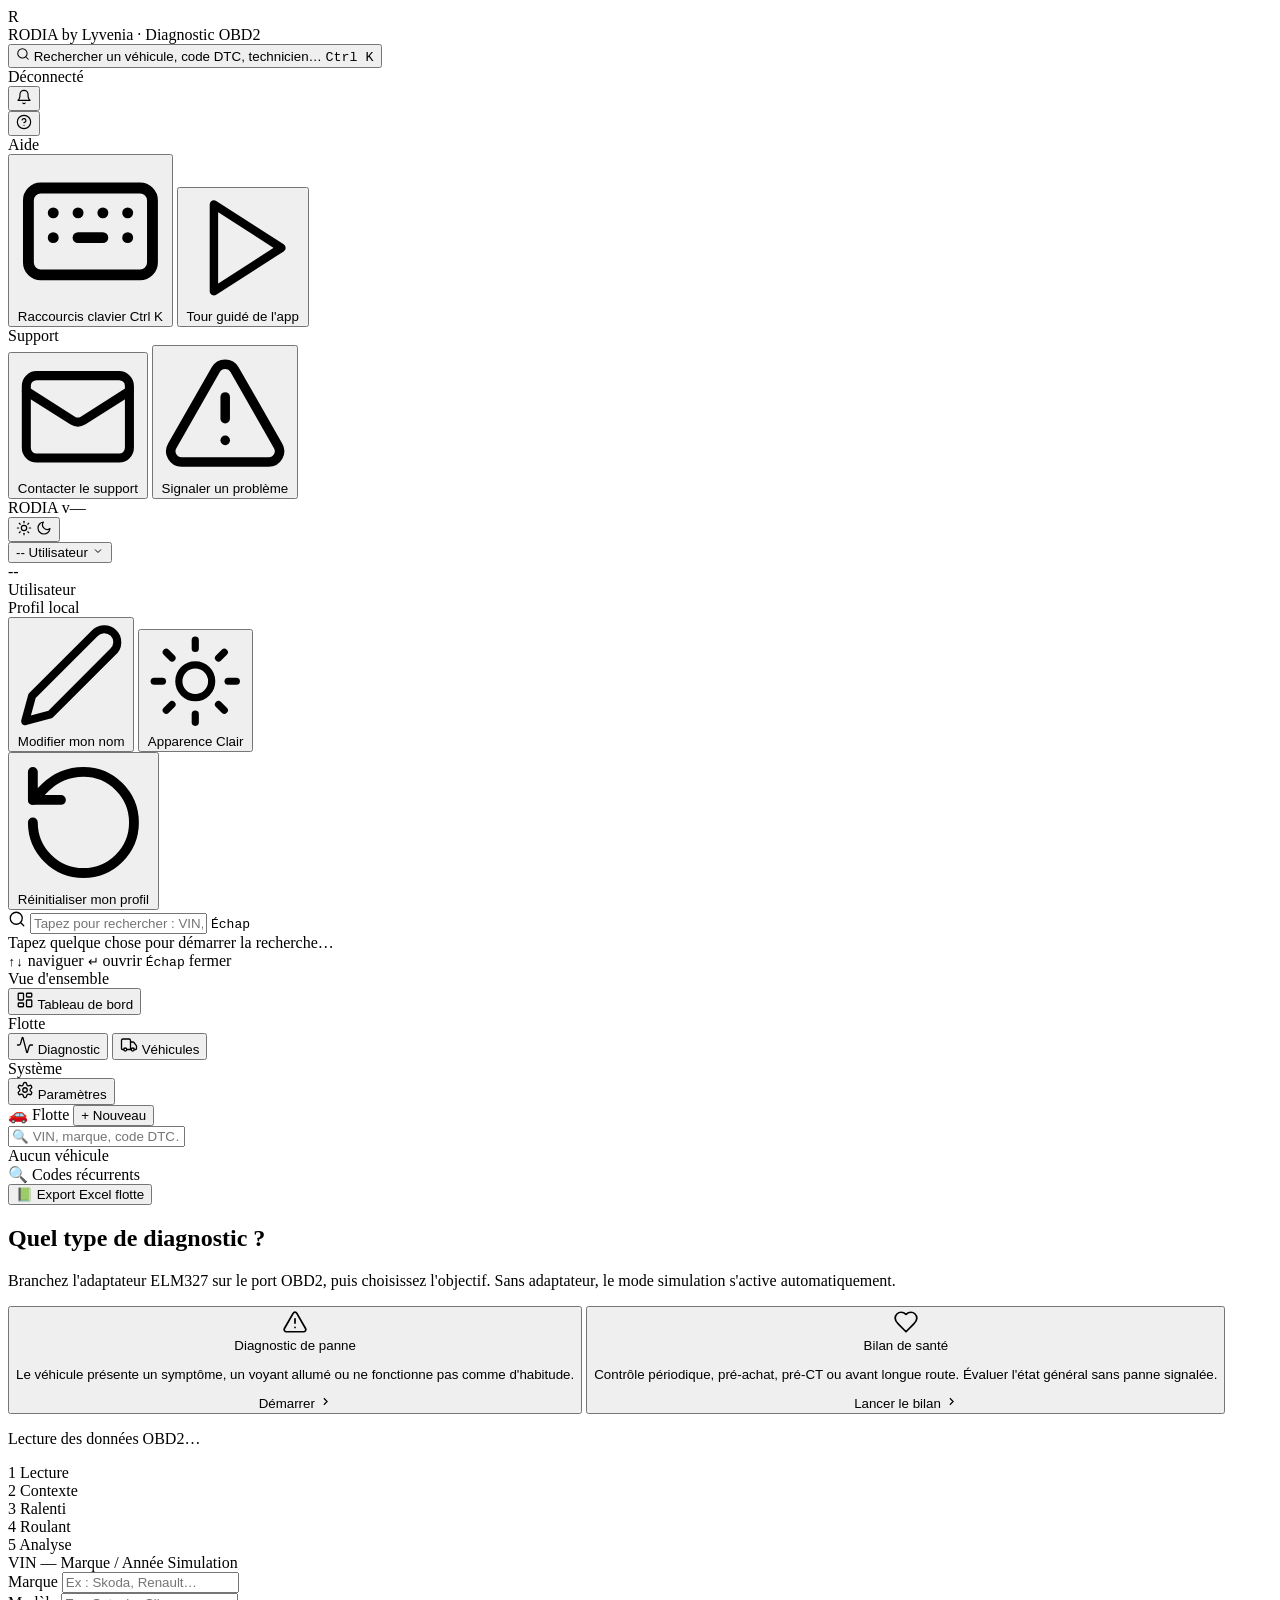
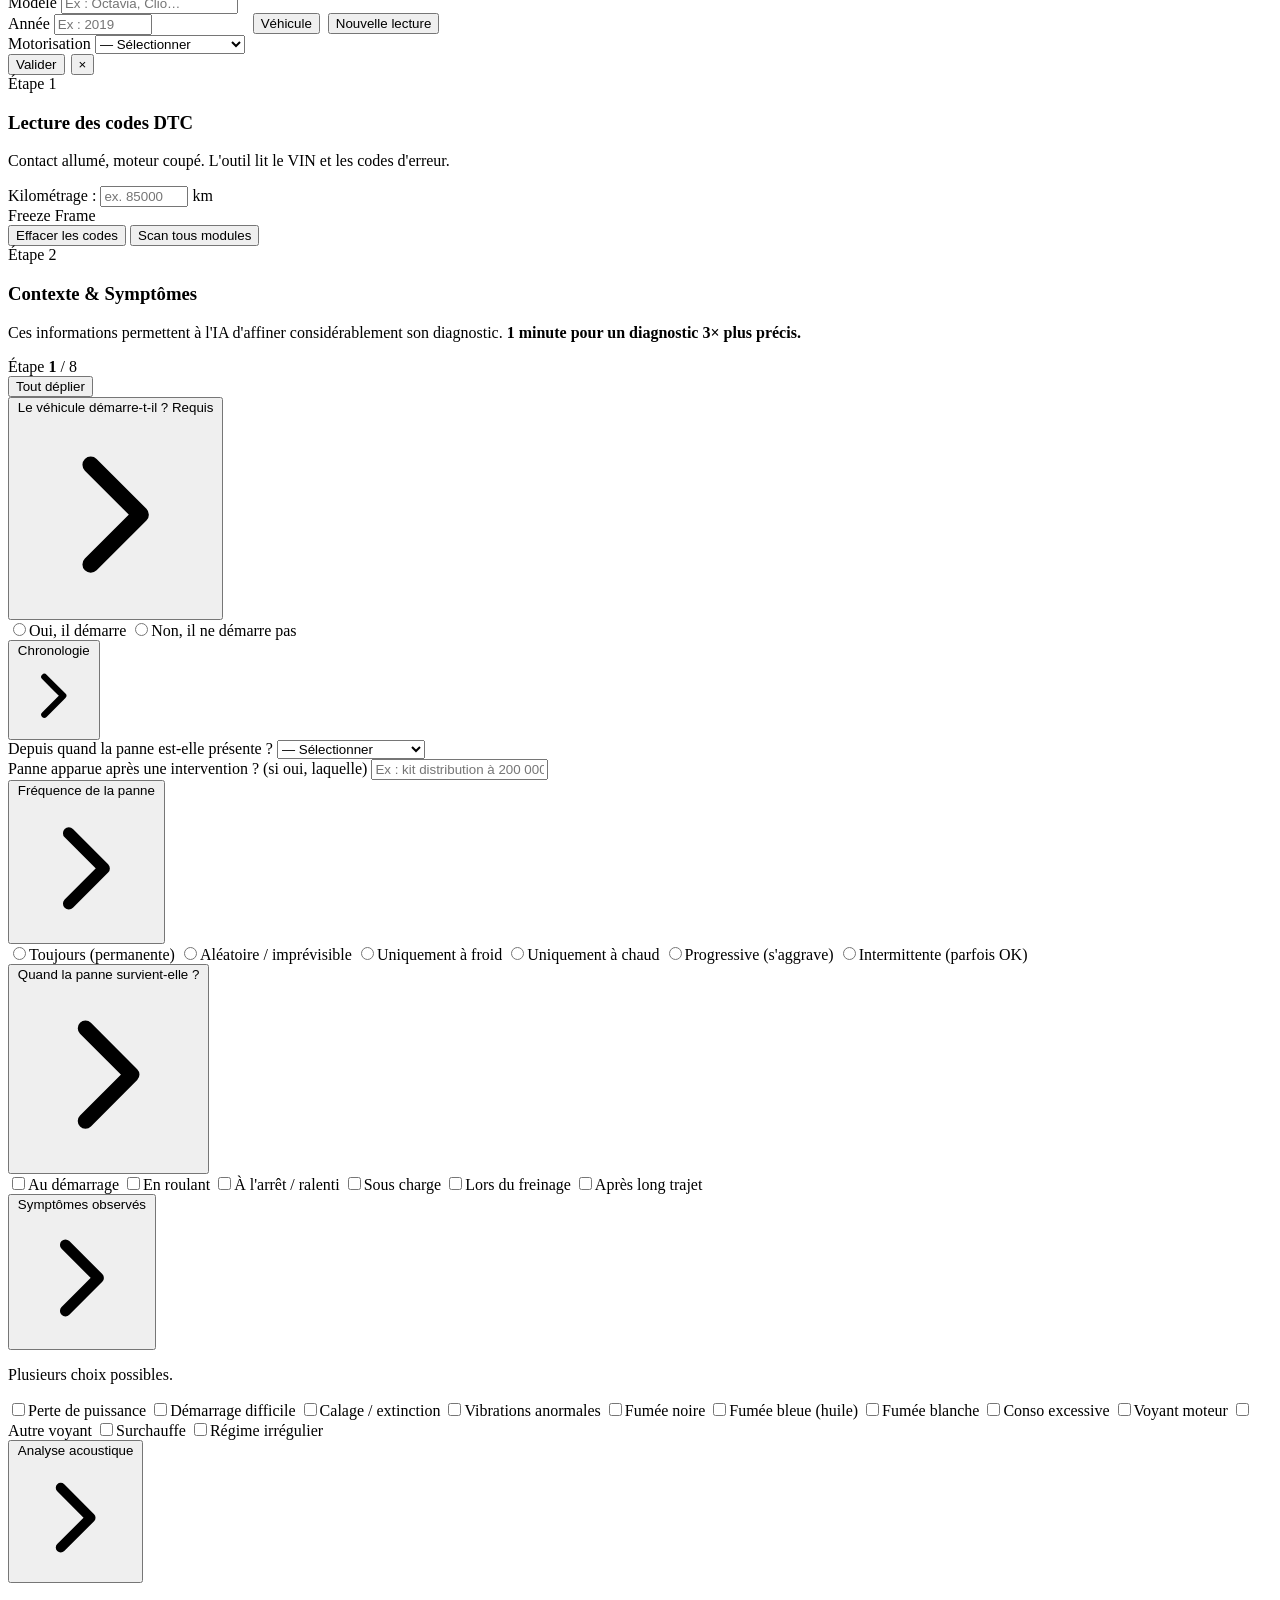
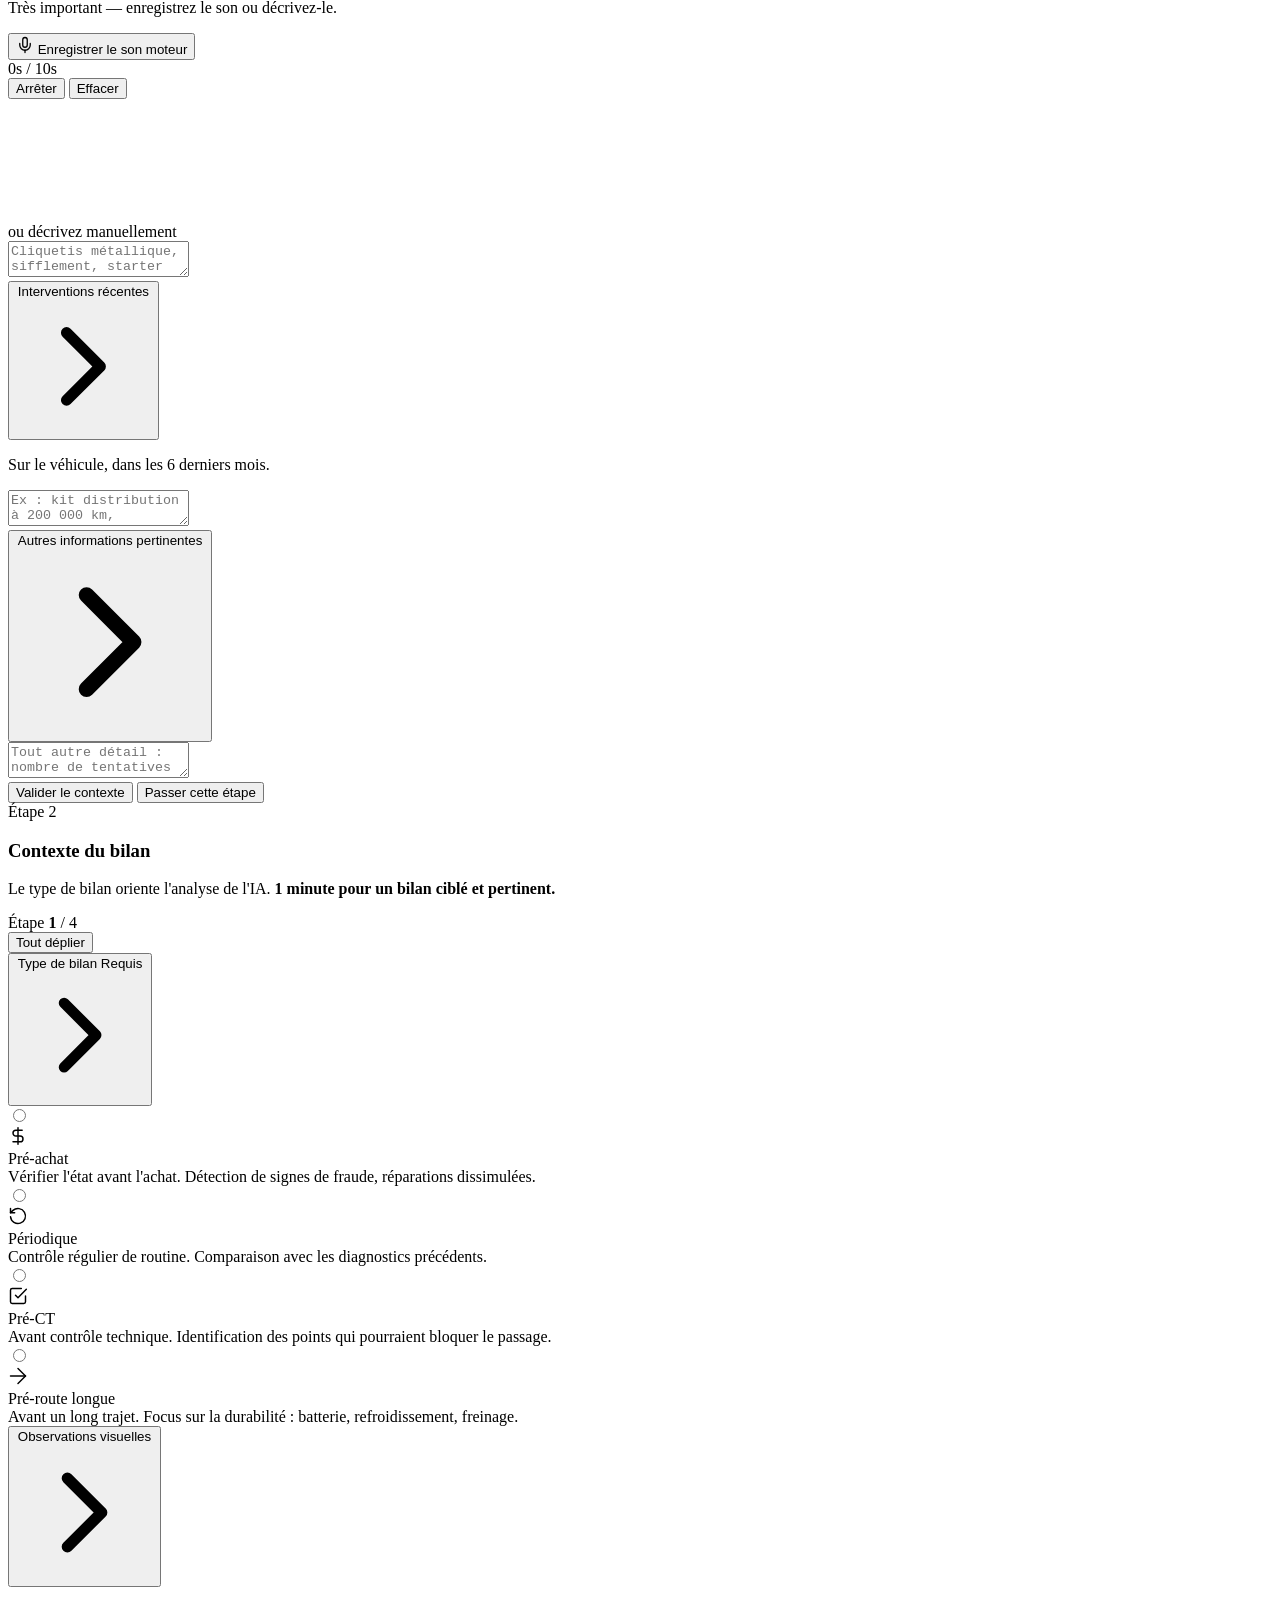
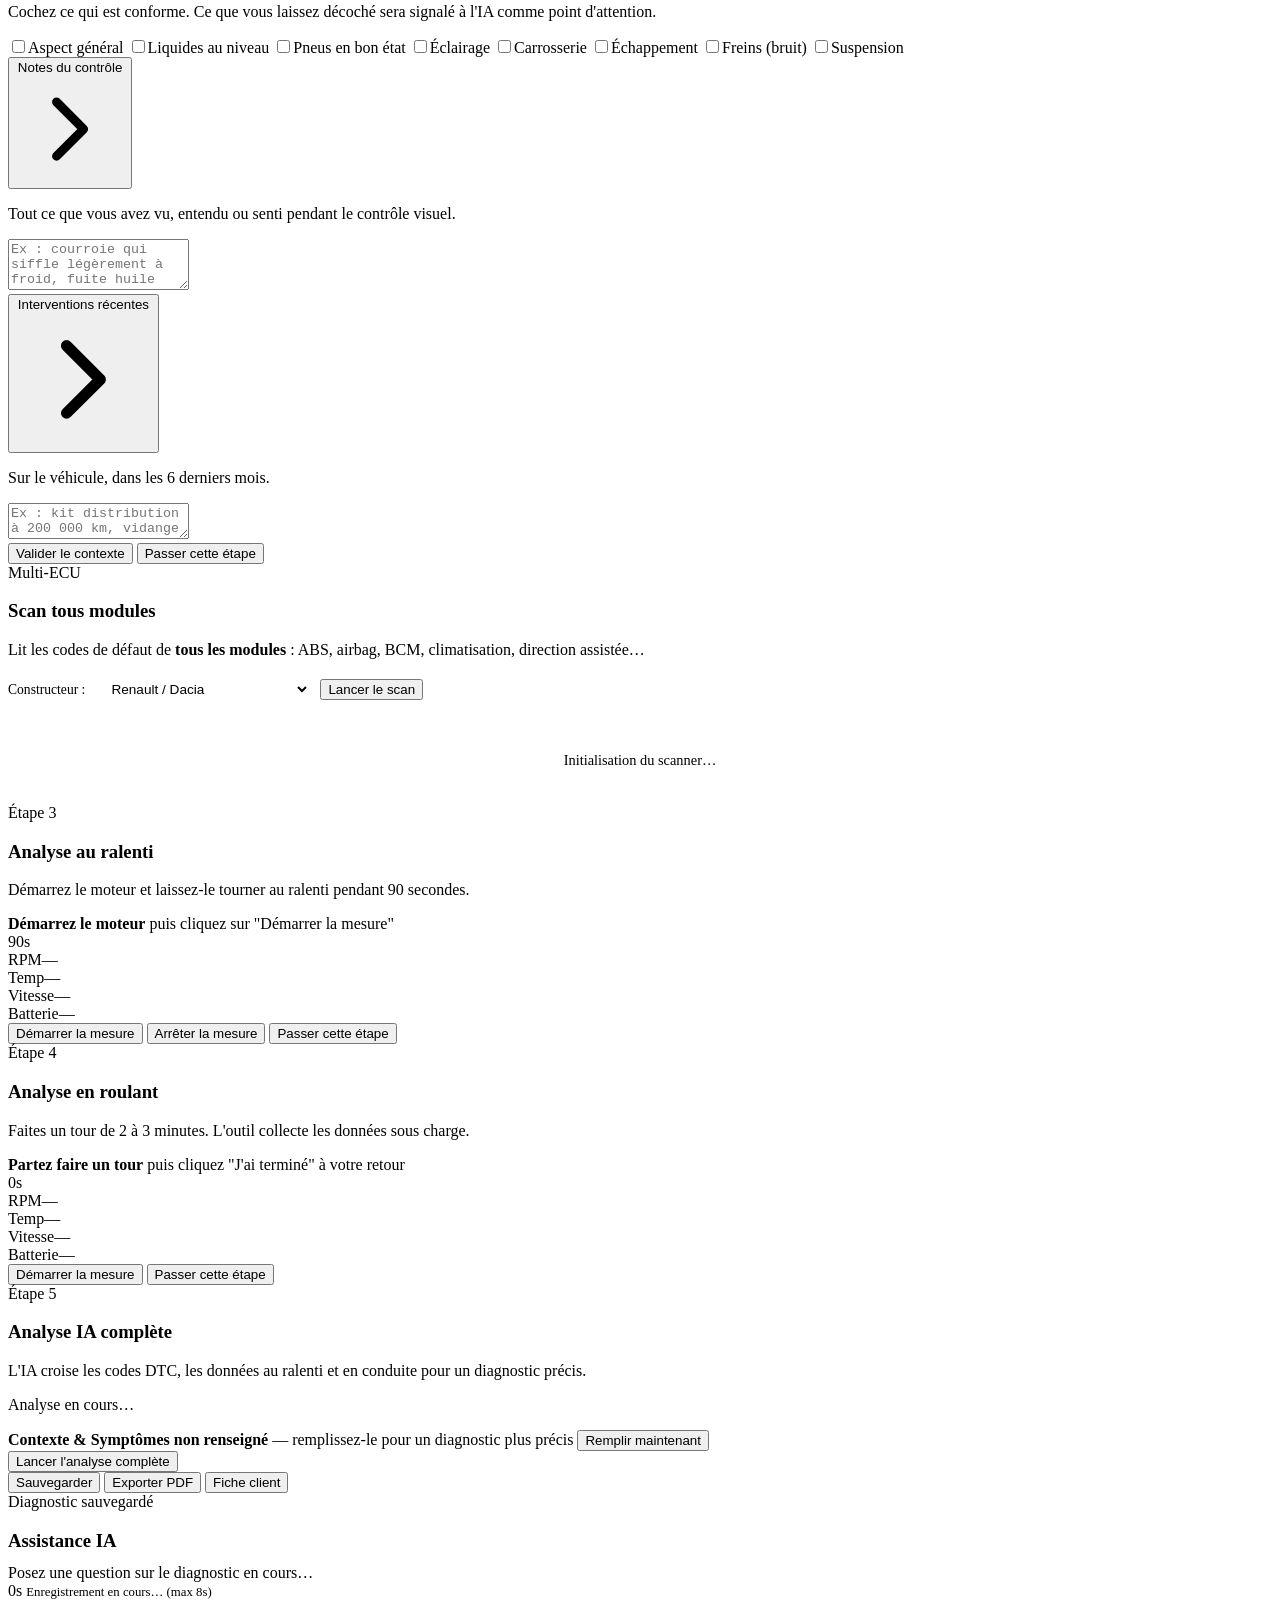
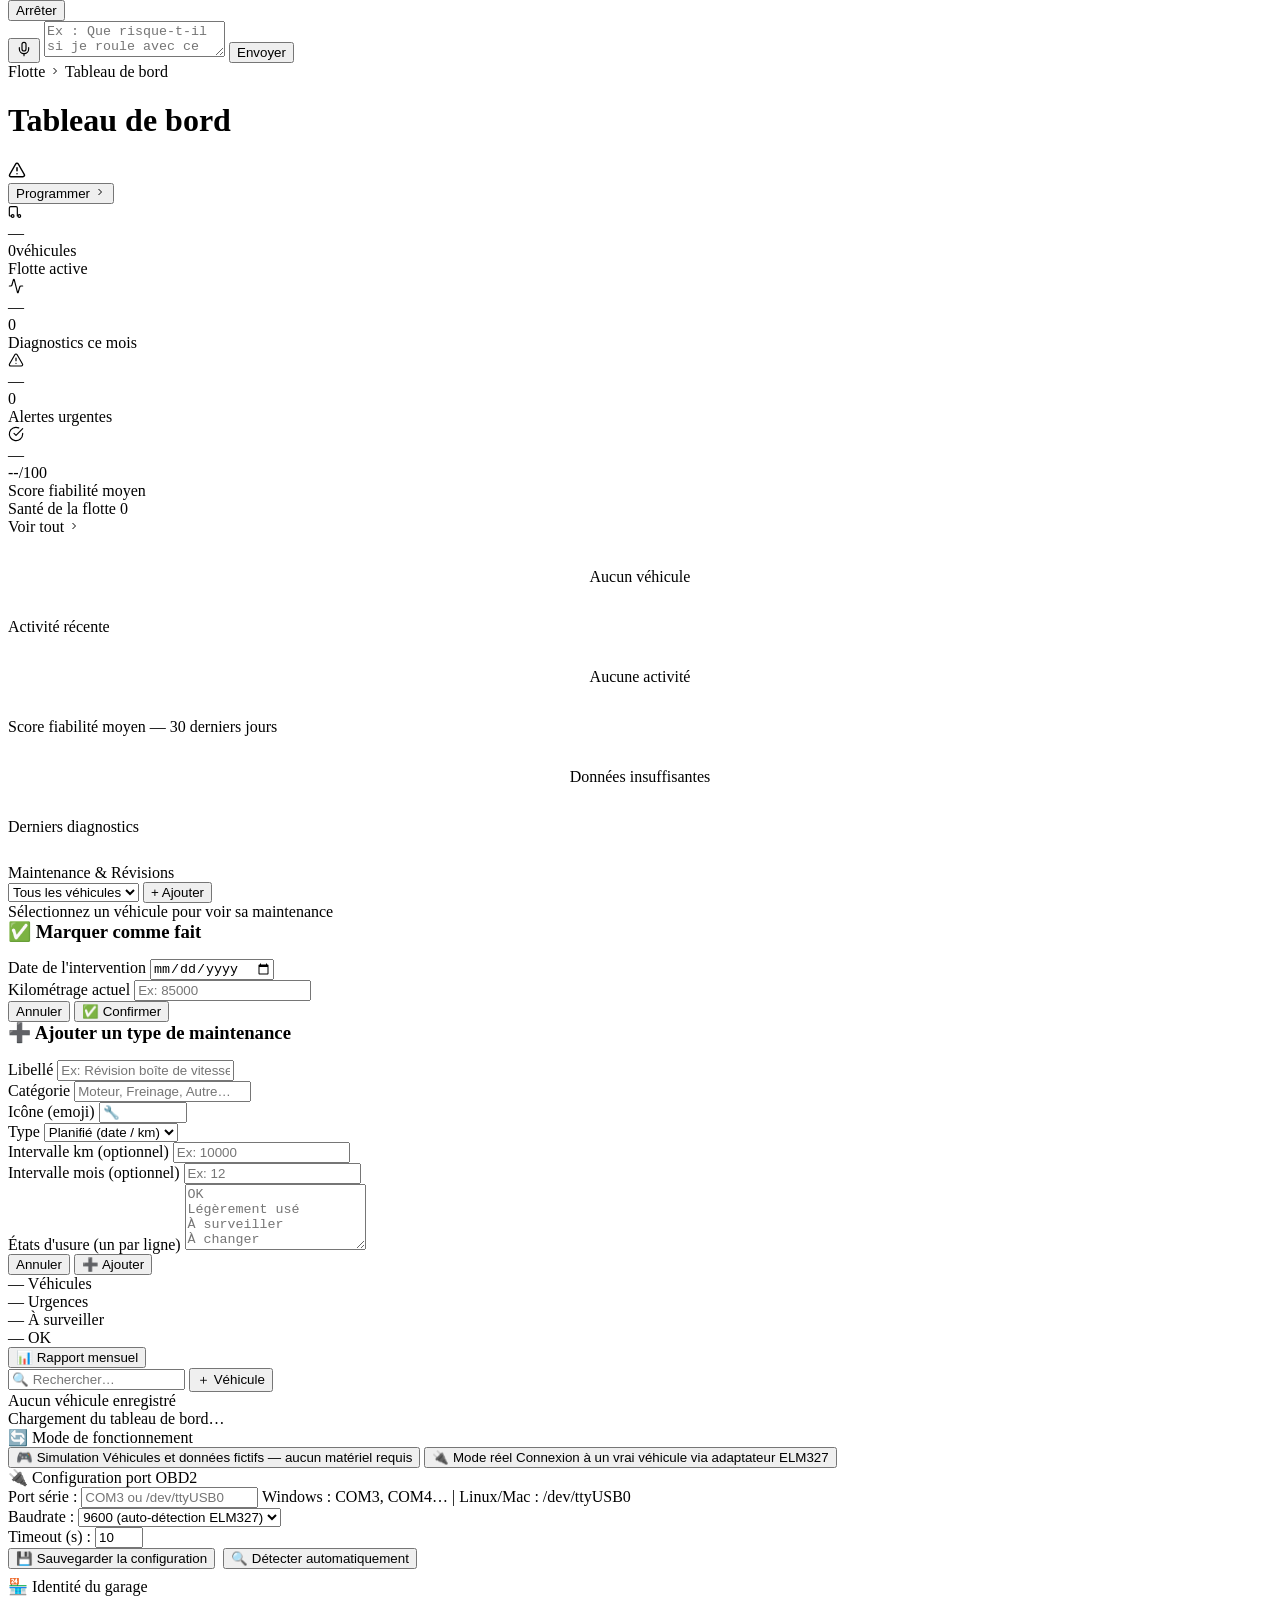
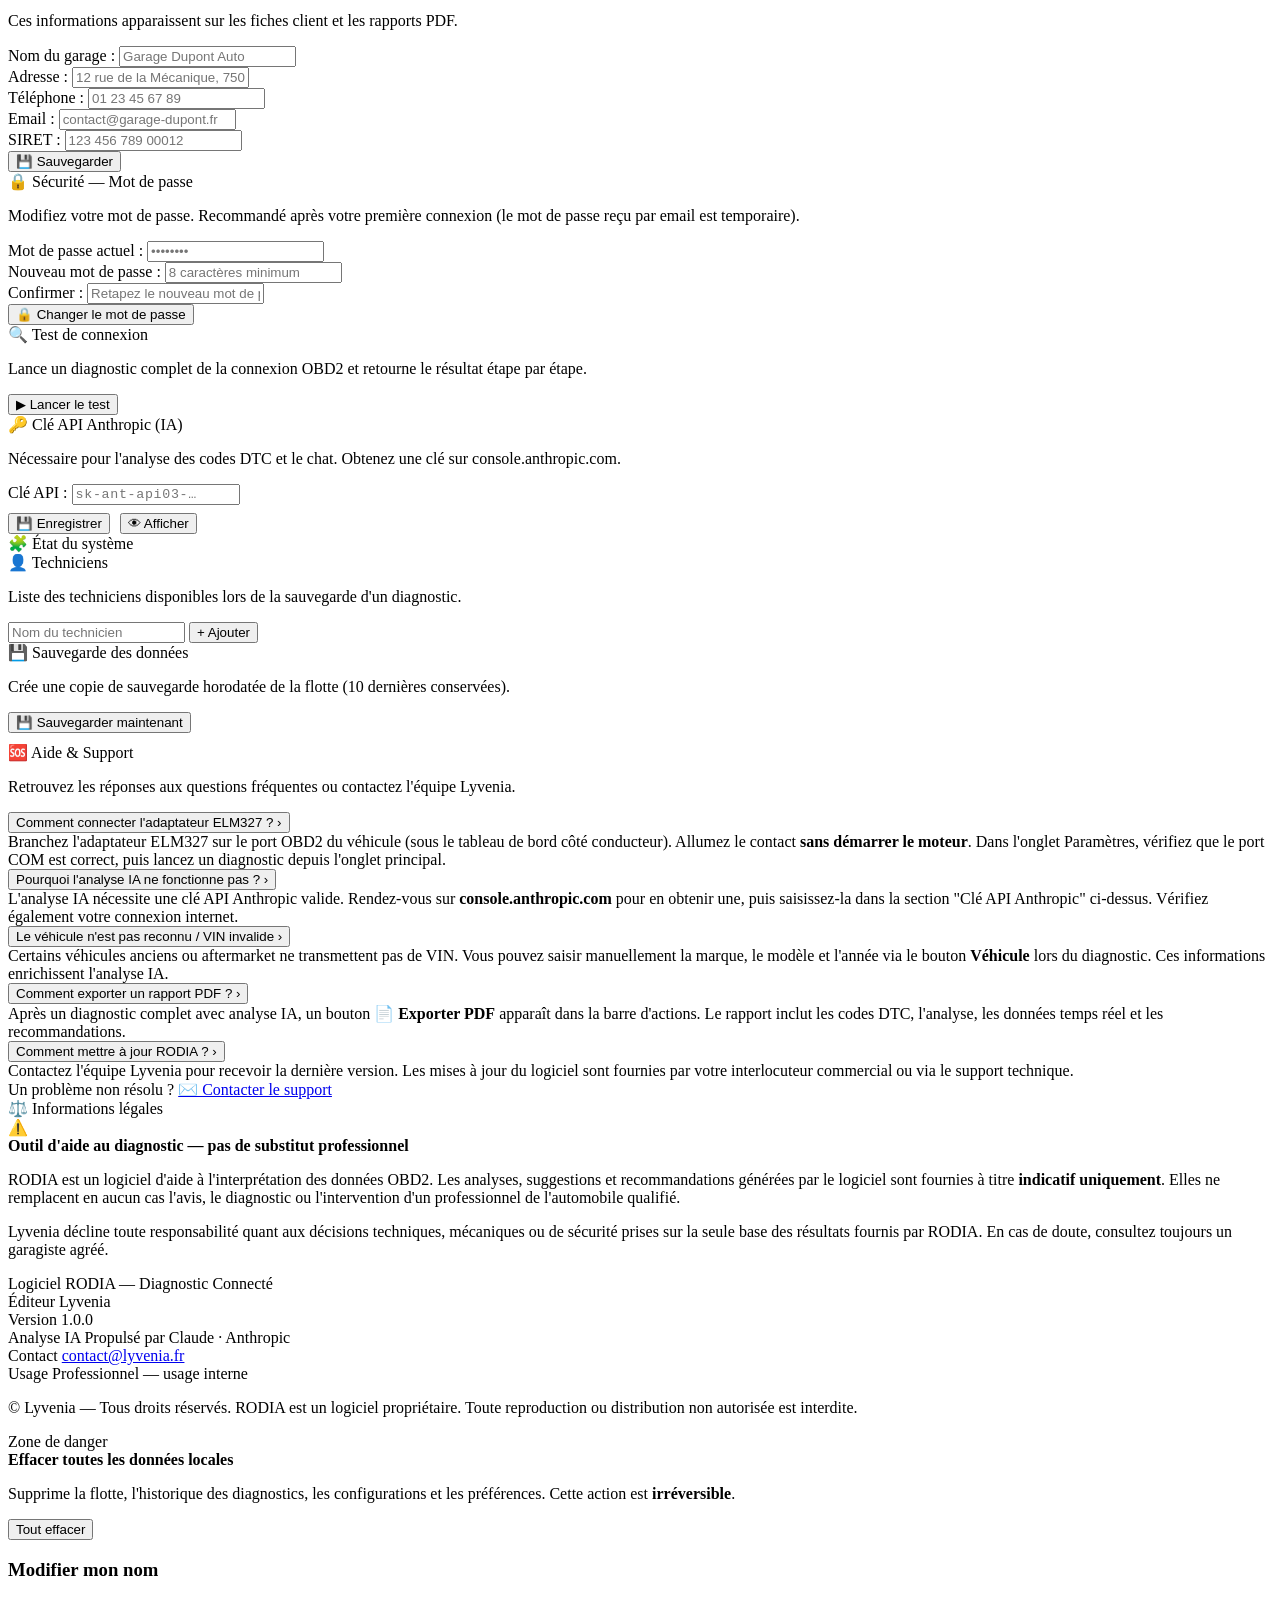
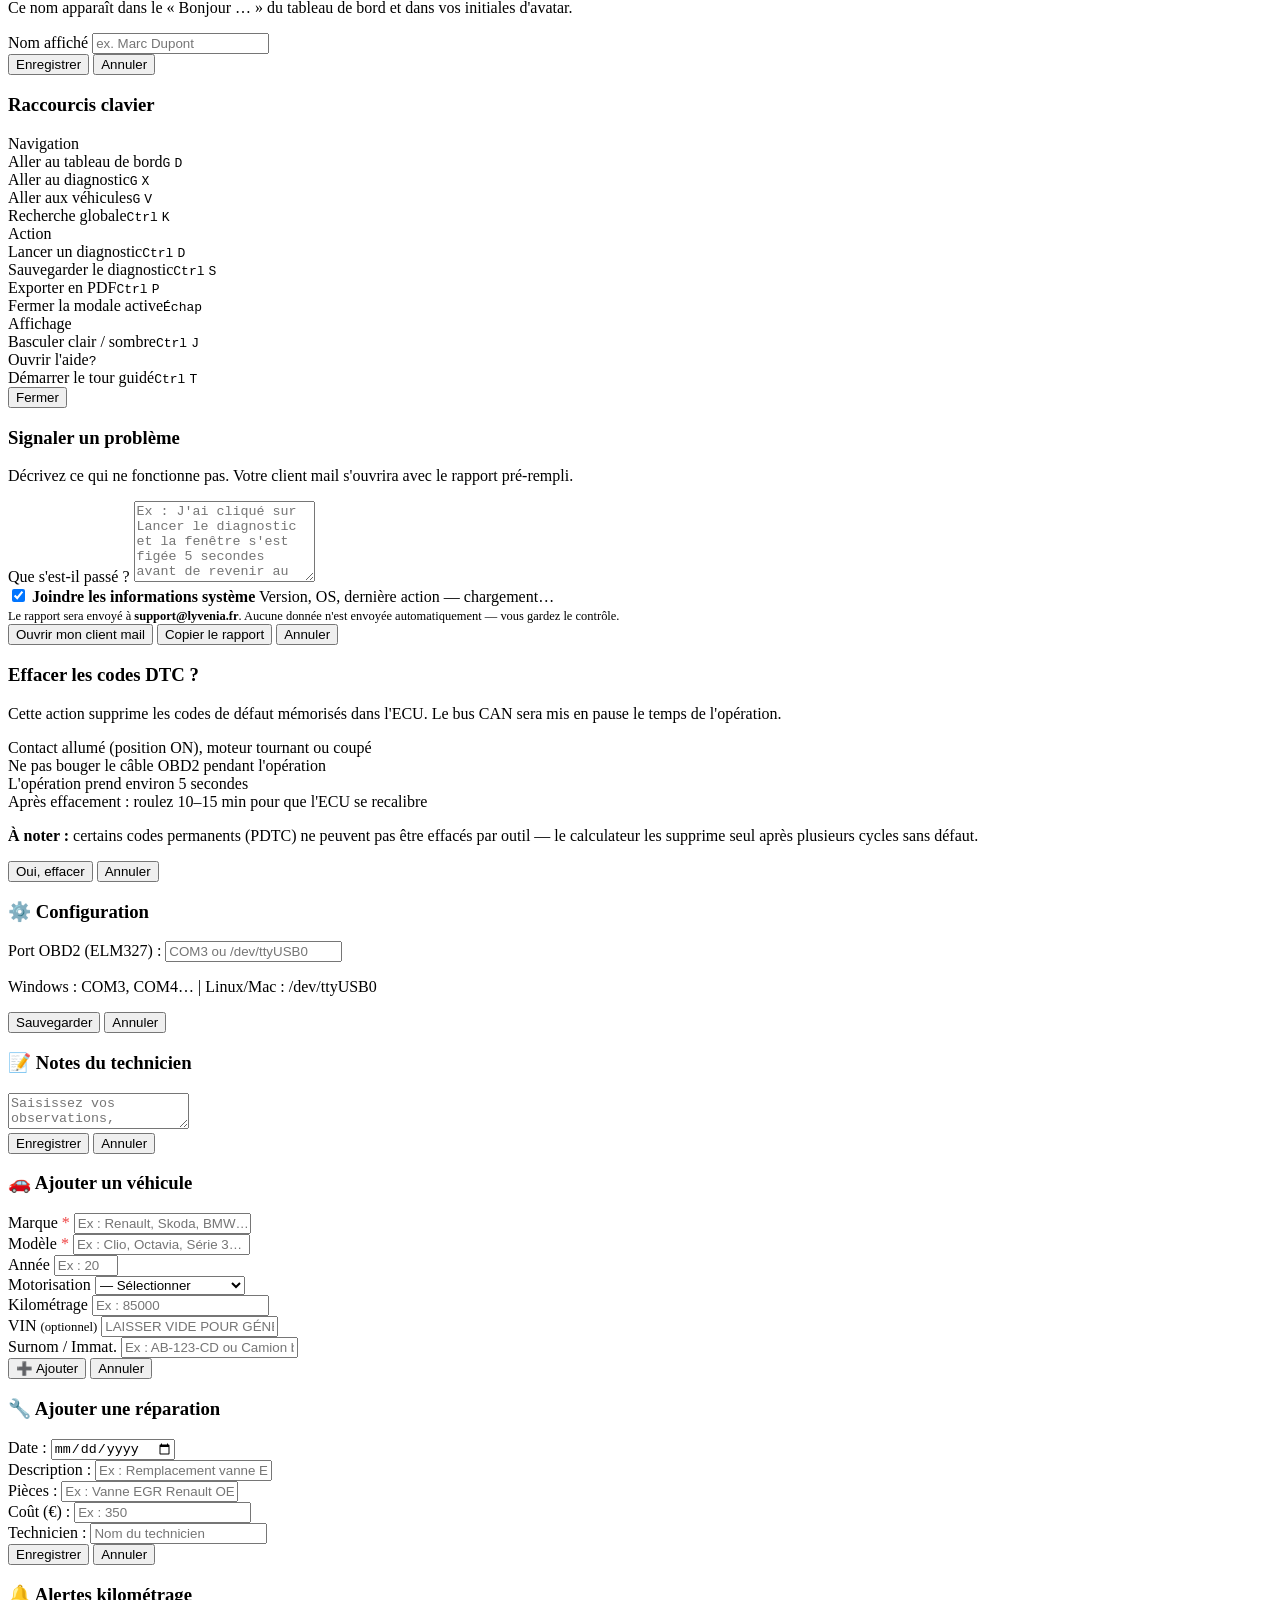
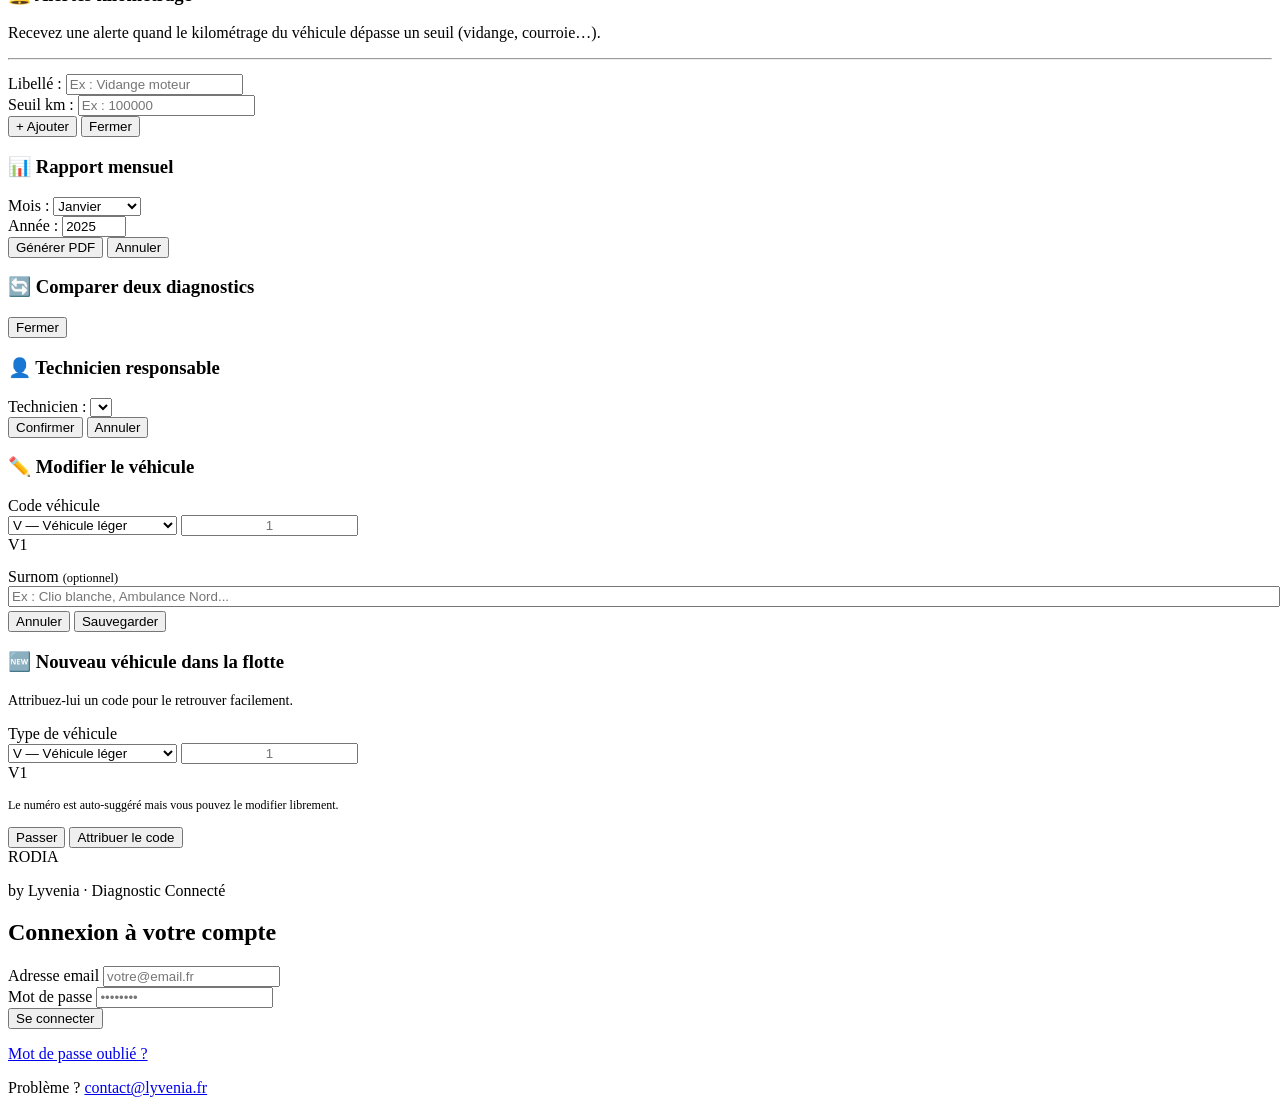
==== commit c37a0563: "feat(auth): password change UI in settings + local proxy route" ====
--- a/frontend/index.html
+++ b/frontend/index.html
@@ -1241,6 +1241,28 @@
             </div>
           </div>
 
+          <!-- Sécurité — Mot de passe -->
+          <div class="settings-block">
+            <div class="settings-block-title">🔒 Sécurité — Mot de passe</div>
+            <p class="settings-desc">Modifiez votre mot de passe. Recommandé après votre première connexion (le mot de passe reçu par email est temporaire).</p>
+            <div class="settings-form">
+              <div class="settings-row">
+                <label for="pwdOld">Mot de passe actuel :</label>
+                <input type="password" id="pwdOld" class="settings-input" placeholder="••••••••" autocomplete="current-password">
+              </div>
+              <div class="settings-row">
+                <label for="pwdNew">Nouveau mot de passe :</label>
+                <input type="password" id="pwdNew" class="settings-input" placeholder="8 caractères minimum" autocomplete="new-password">
+              </div>
+              <div class="settings-row">
+                <label for="pwdConfirm">Confirmer :</label>
+                <input type="password" id="pwdConfirm" class="settings-input" placeholder="Retapez le nouveau mot de passe" autocomplete="new-password">
+              </div>
+              <button type="button" class="btn btn-primary" id="btnChangePwd">🔒 Changer le mot de passe</button>
+              <span id="pwdStatus" style="margin-left:10px;font-size:.82rem"></span>
+            </div>
+          </div>
+
           <!-- Test de connexion -->
           <div class="settings-block">
             <div class="settings-block-title">🔍 Test de connexion</div>
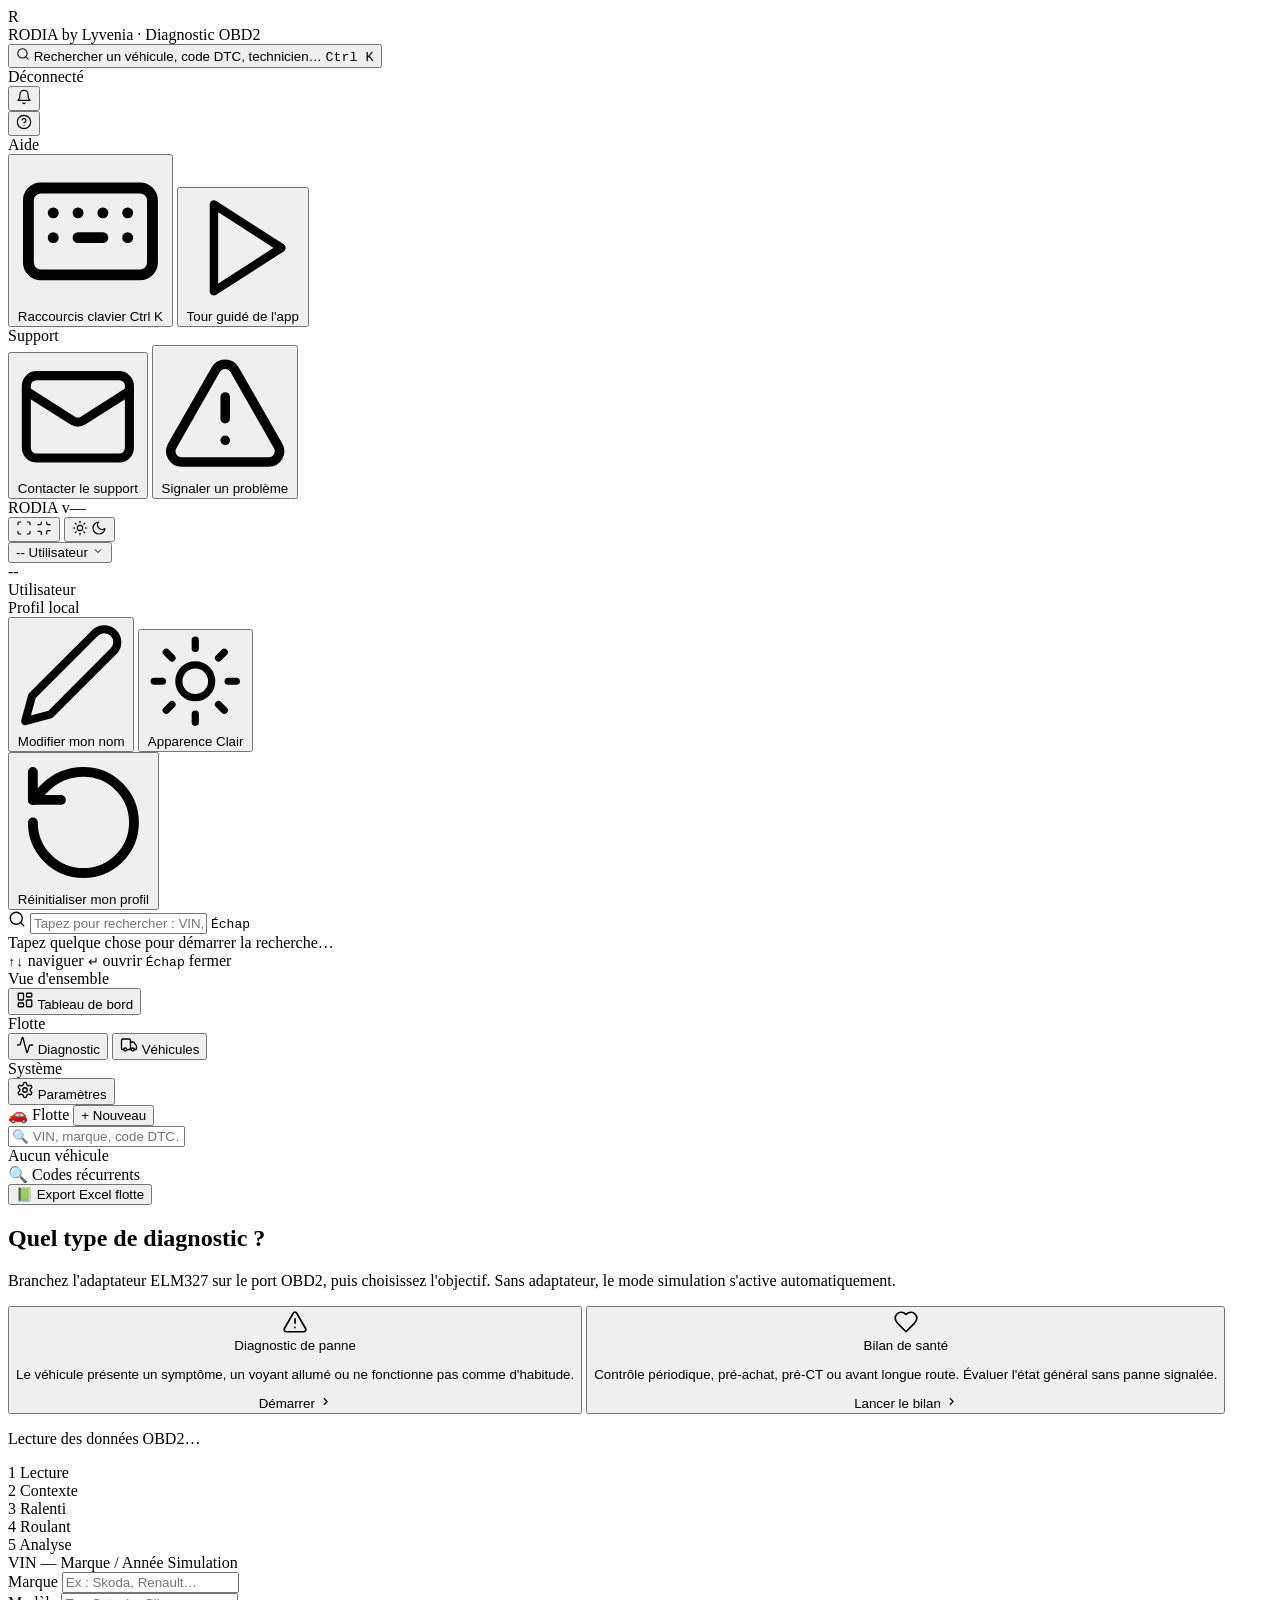
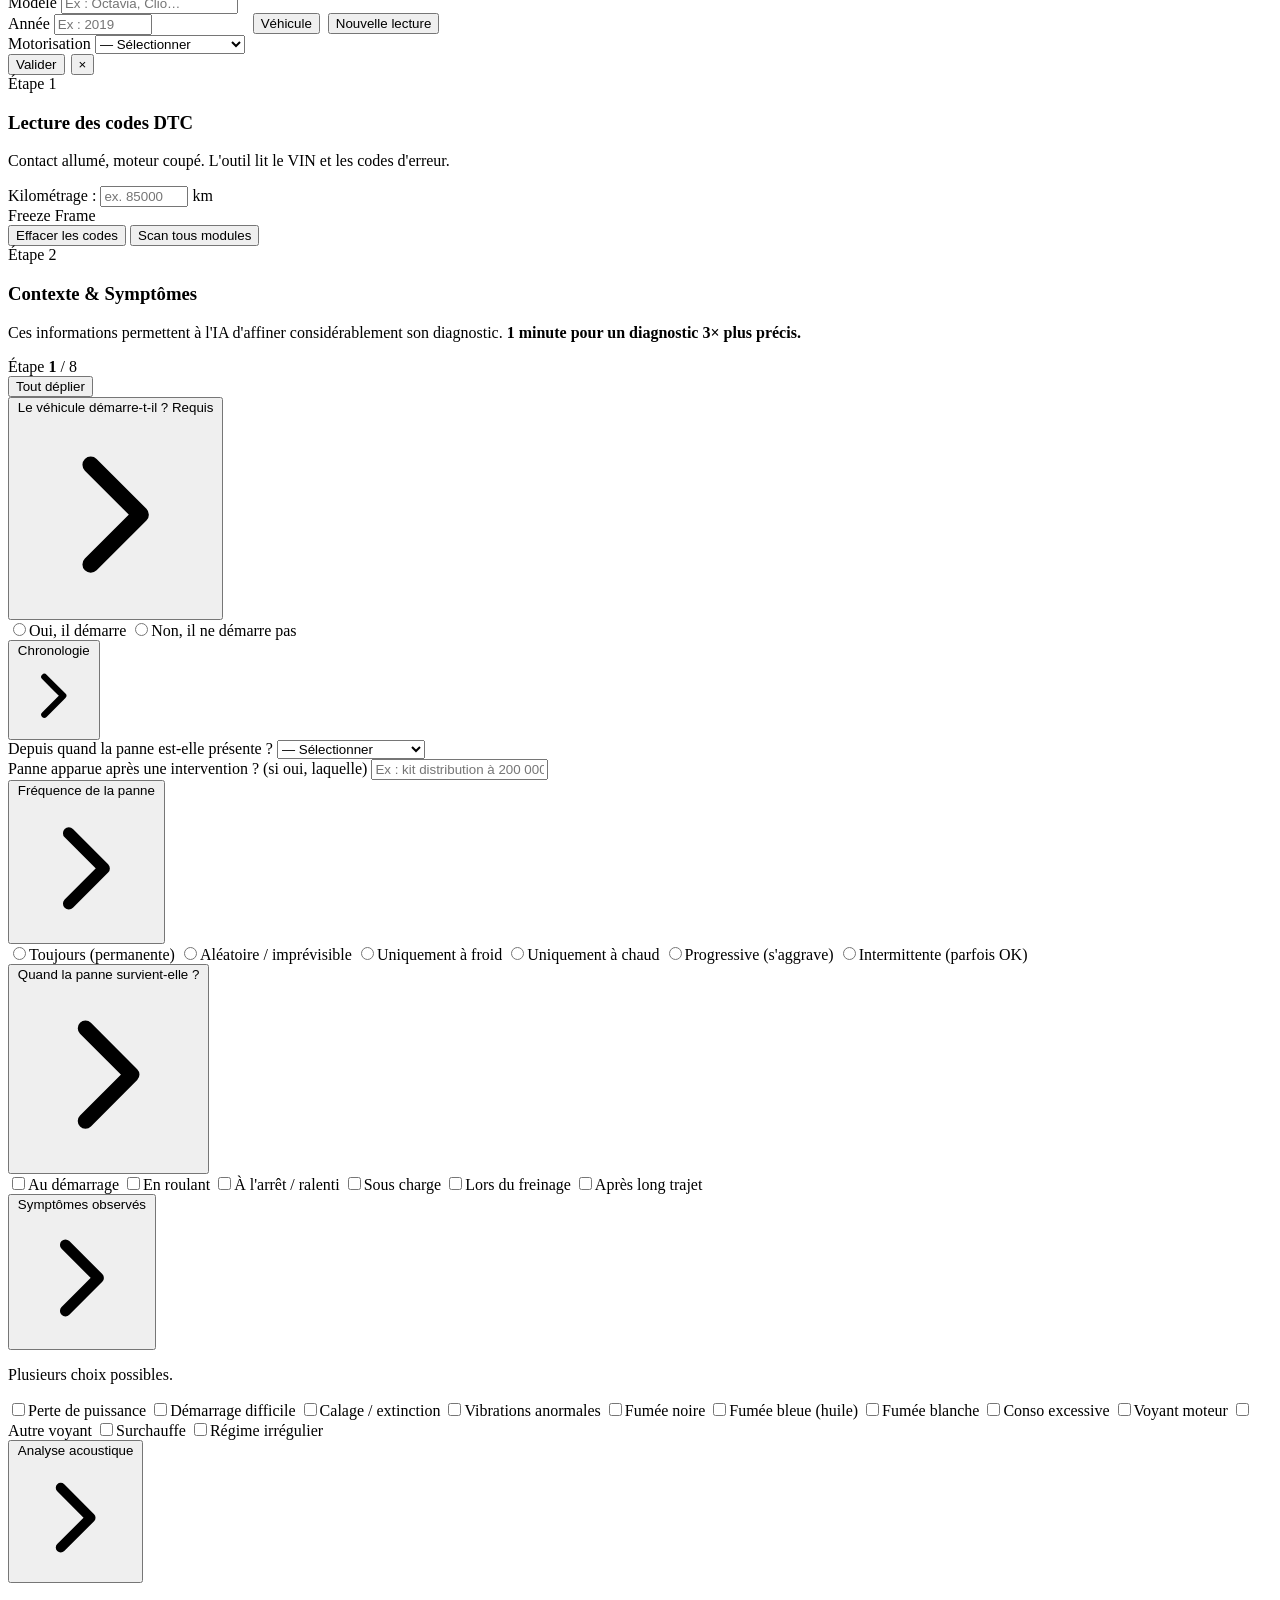
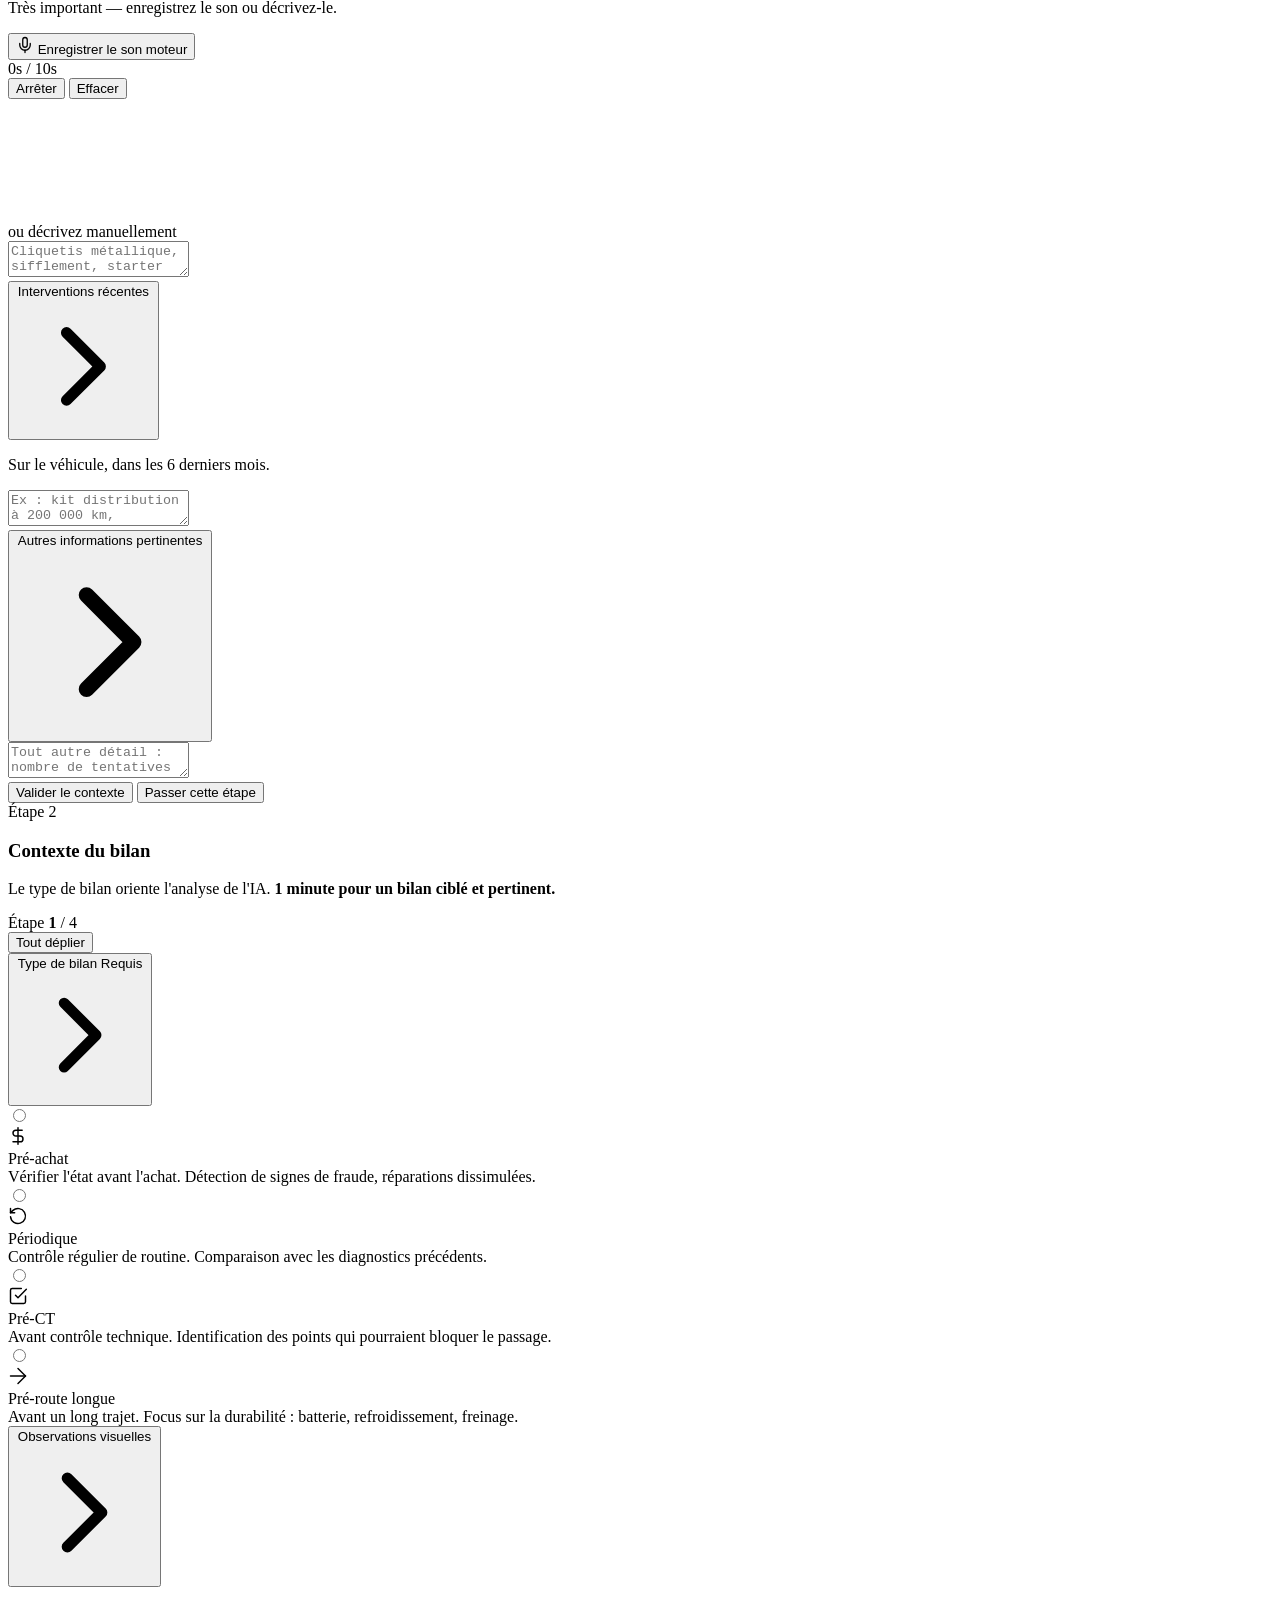
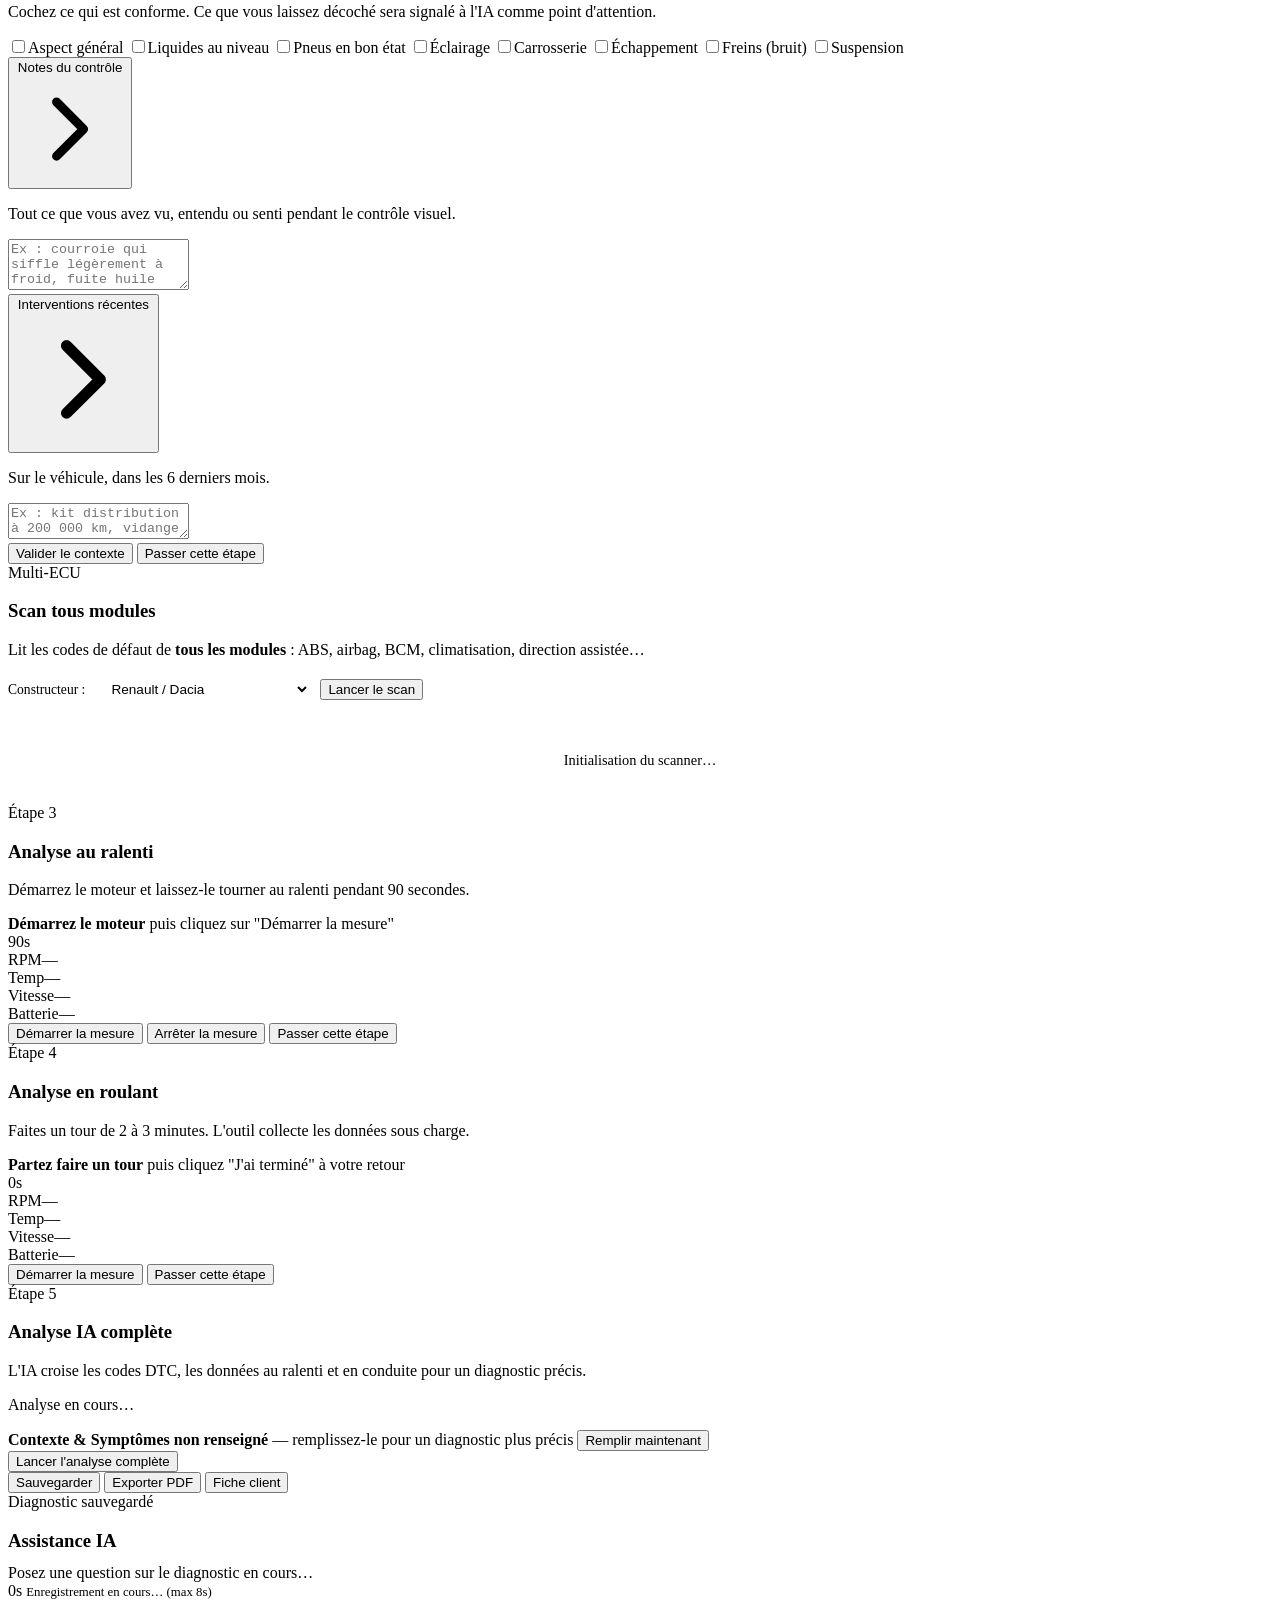
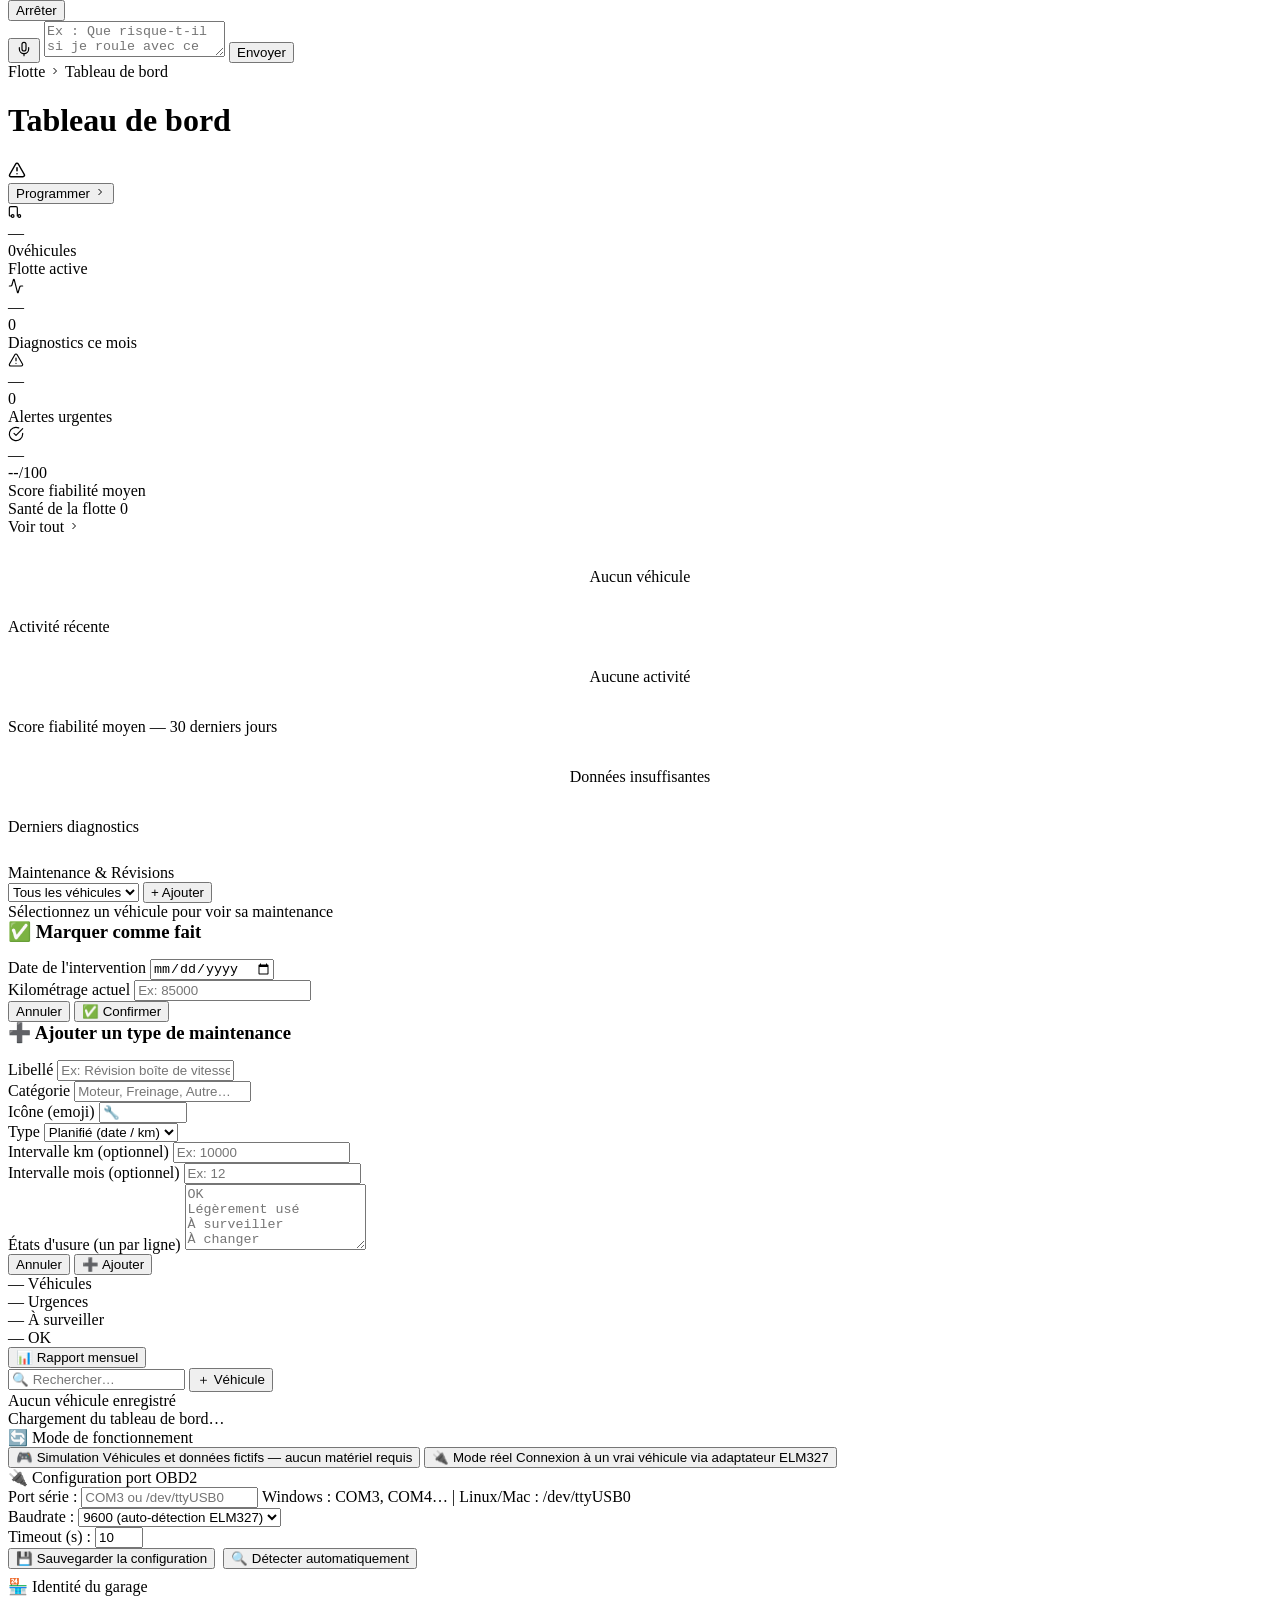
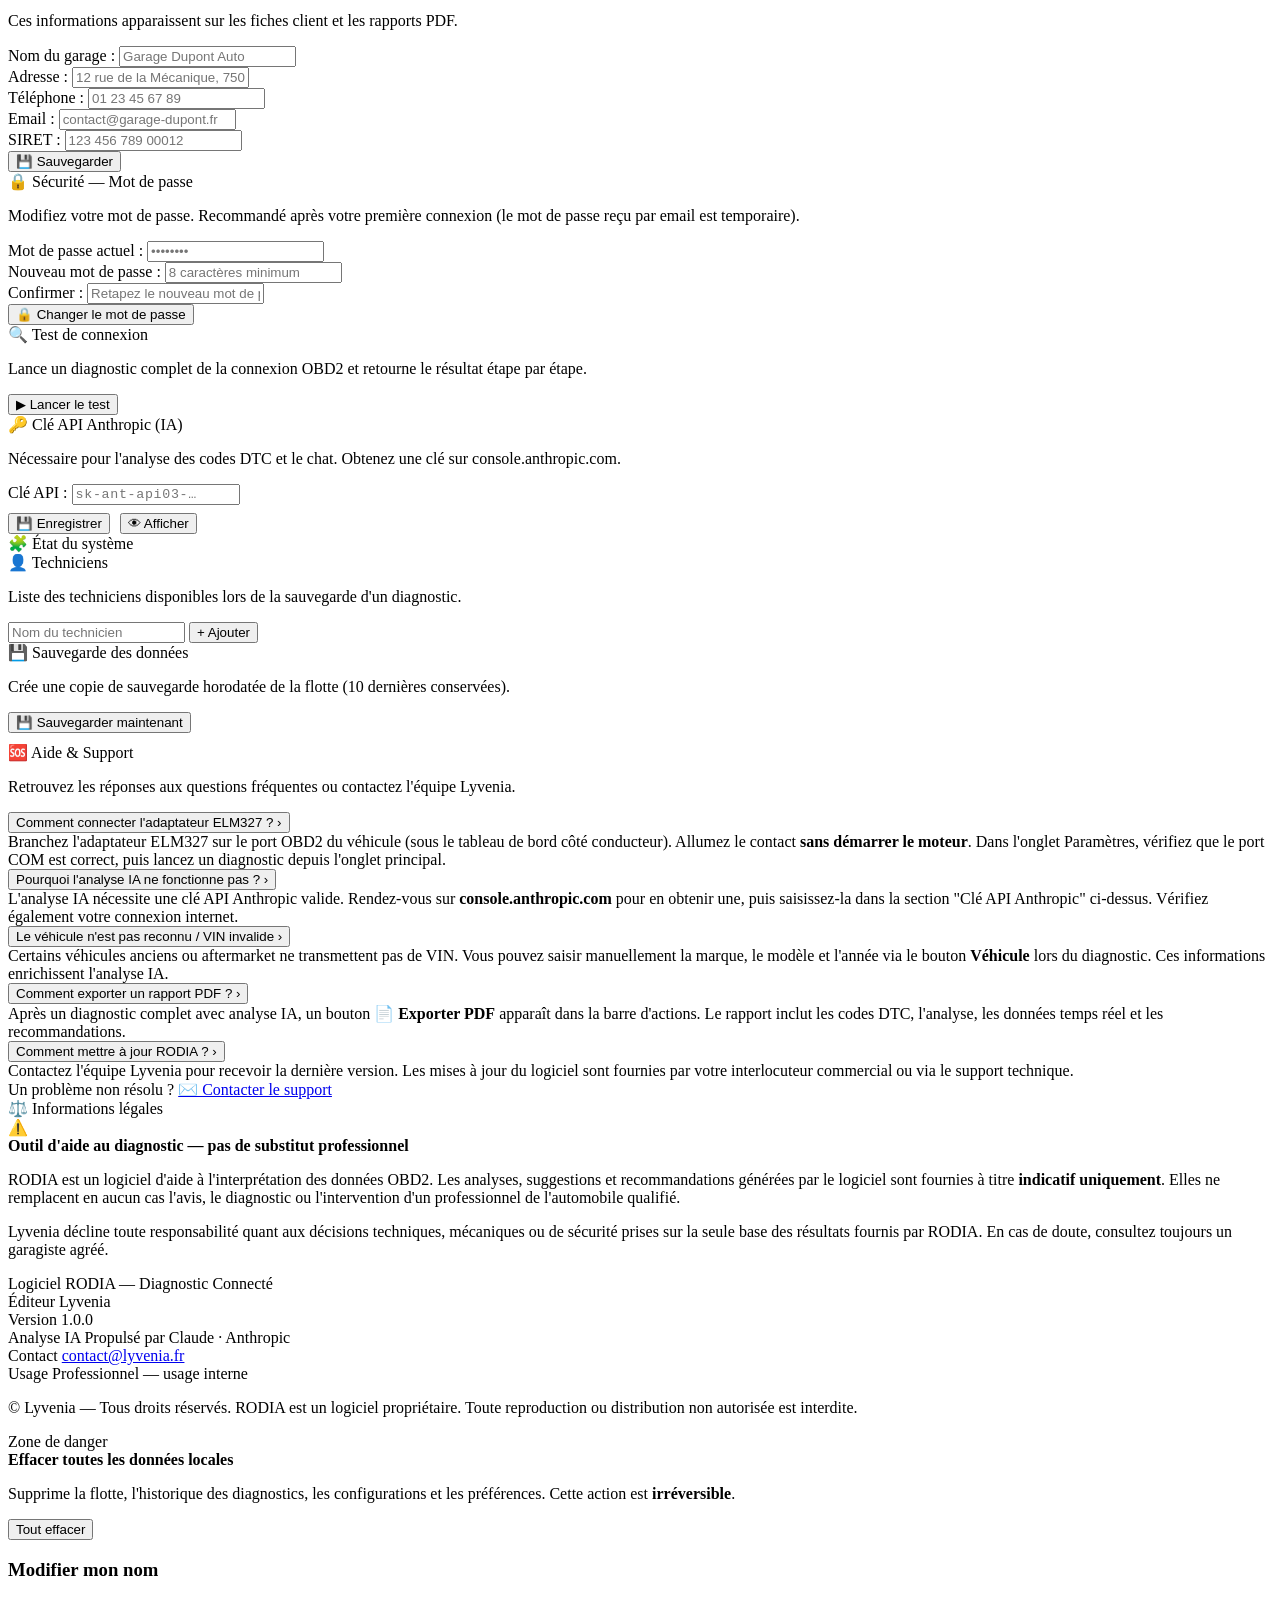
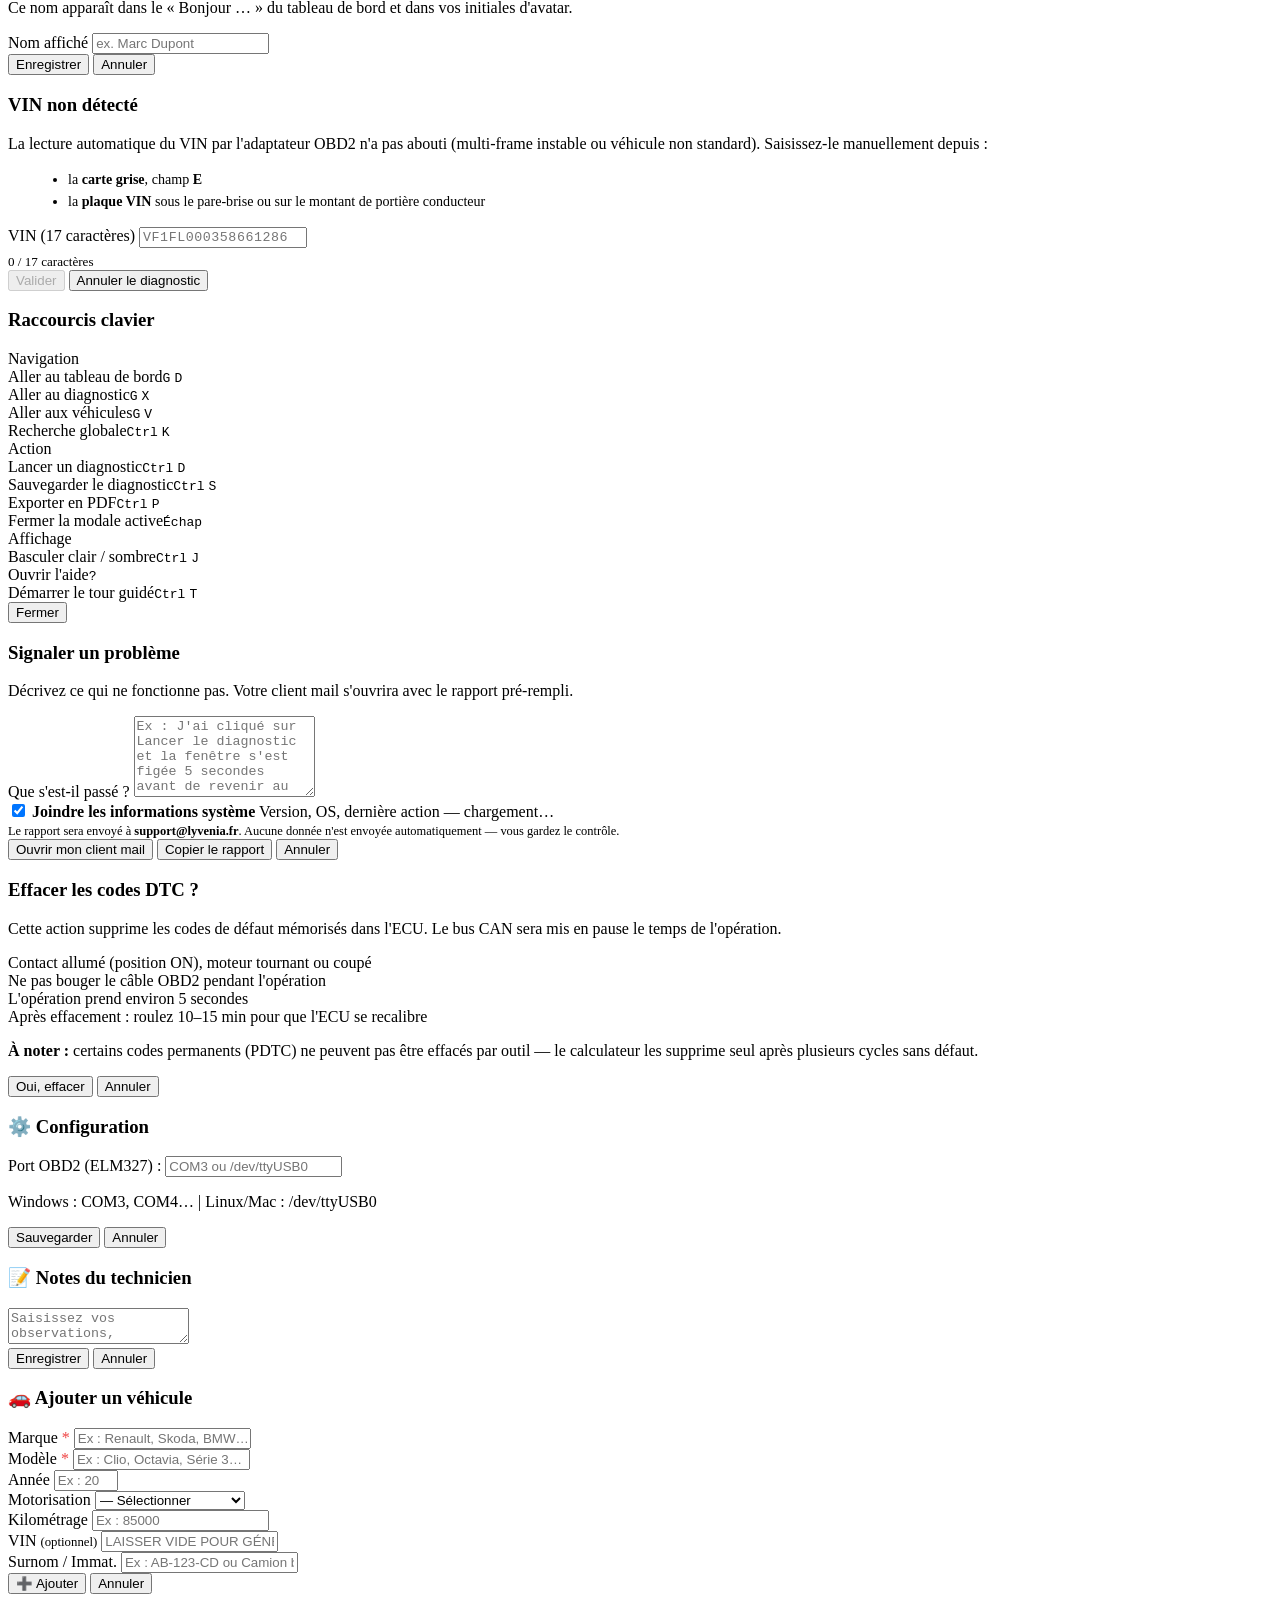
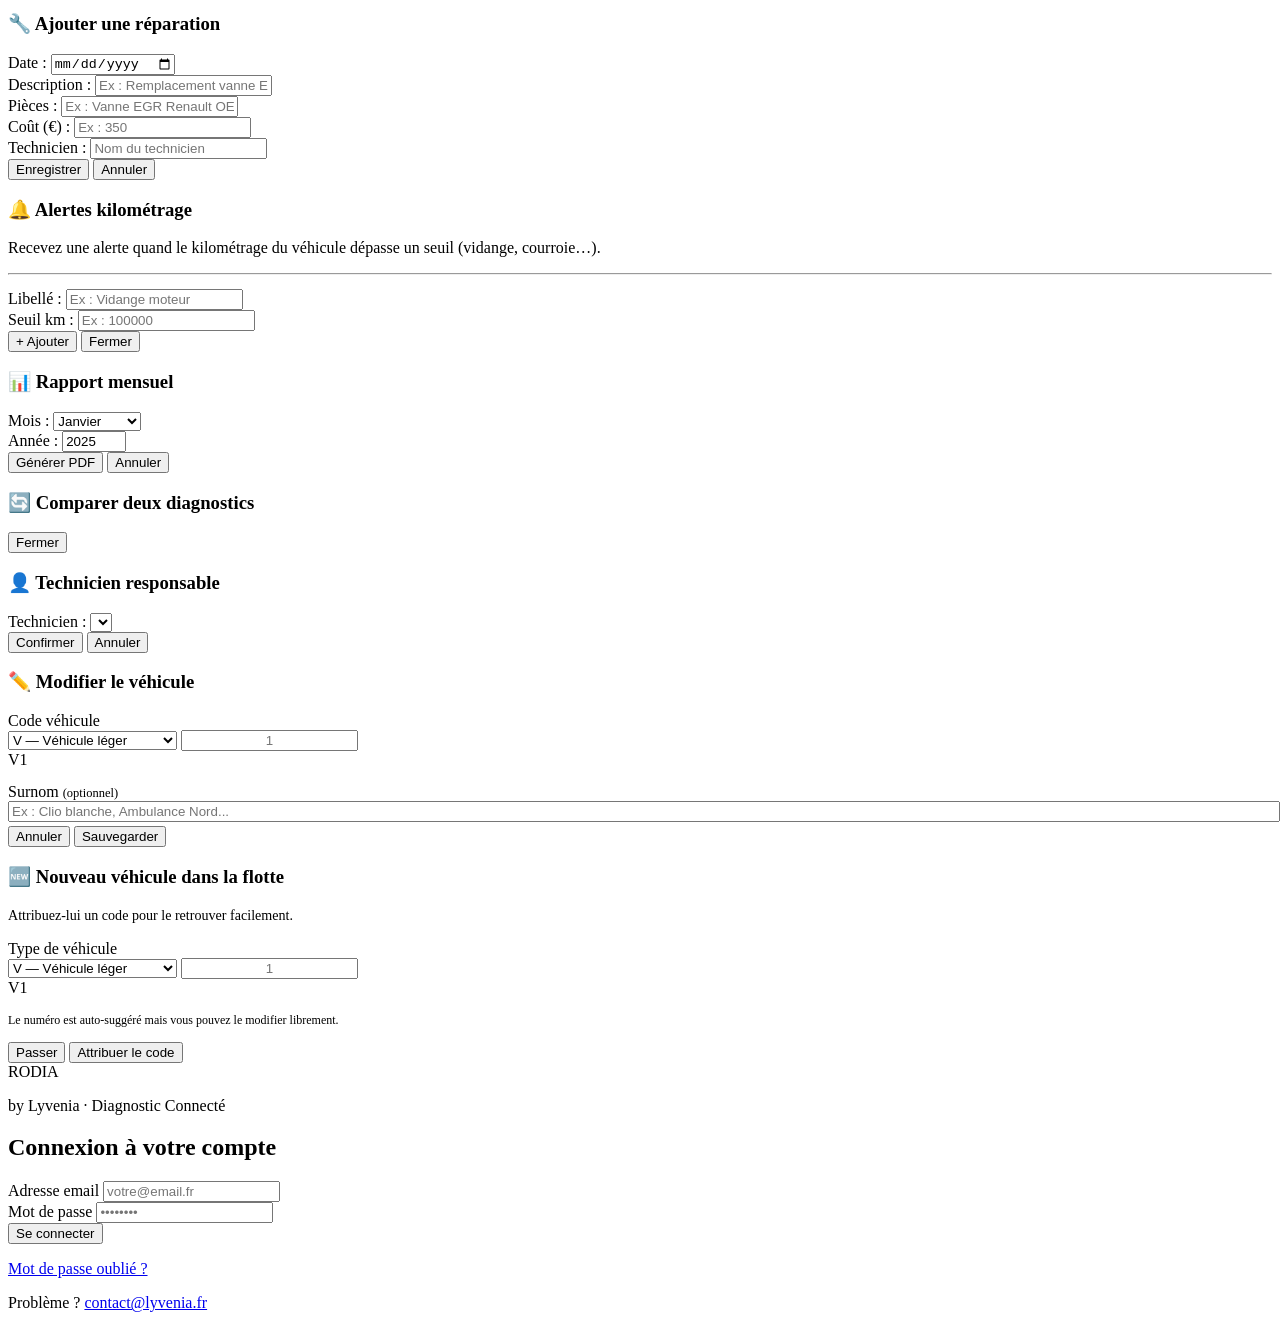
==== commit 457a3d96: "RODIA 1.1.10 — Base DTC 1100 codes + MIL + UX polish + prefs serveur Gros lot d'améliorations issu d" ====
--- a/frontend/index.html
+++ b/frontend/index.html
@@ -90,6 +90,10 @@
           </div>
         </div>
       </div>
+      <button type="button" class="icon-btn" id="btnFullscreen" title="Plein écran" aria-label="Basculer le plein écran">
+        <svg class="fs-icon-enter" xmlns="http://www.w3.org/2000/svg" width="16" height="16" viewBox="0 0 24 24" fill="none" stroke="currentColor" stroke-width="1.75" stroke-linecap="round" stroke-linejoin="round" aria-hidden="true"><path d="M3 7V5a2 2 0 0 1 2-2h2"/><path d="M17 3h2a2 2 0 0 1 2 2v2"/><path d="M21 17v2a2 2 0 0 1-2 2h-2"/><path d="M7 21H5a2 2 0 0 1-2-2v-2"/></svg>
+        <svg class="fs-icon-exit hidden" xmlns="http://www.w3.org/2000/svg" width="16" height="16" viewBox="0 0 24 24" fill="none" stroke="currentColor" stroke-width="1.75" stroke-linecap="round" stroke-linejoin="round" aria-hidden="true"><path d="M8 3v2a2 2 0 0 1-2 2H3"/><path d="M21 7h-3a2 2 0 0 1-2-2V3"/><path d="M3 17h3a2 2 0 0 1 2 2v3"/><path d="M16 21v-3a2 2 0 0 1 2-2h3"/></svg>
+      </button>
       <button type="button" class="icon-btn theme-toggle" id="btnThemeToggle" title="Basculer mode jour / nuit" aria-label="Basculer le thème">
         <svg class="theme-icon-sun" xmlns="http://www.w3.org/2000/svg" width="16" height="16" viewBox="0 0 24 24" fill="none" stroke="currentColor" stroke-width="1.75" stroke-linecap="round" stroke-linejoin="round" aria-hidden="true"><circle cx="12" cy="12" r="4"/><path d="M12 2v2"/><path d="M12 20v2"/><path d="m4.93 4.93 1.41 1.41"/><path d="m17.66 17.66 1.41 1.41"/><path d="M2 12h2"/><path d="M20 12h2"/><path d="m6.34 17.66-1.41 1.41"/><path d="m19.07 4.93-1.41 1.41"/></svg>
         <svg class="theme-icon-moon" xmlns="http://www.w3.org/2000/svg" width="16" height="16" viewBox="0 0 24 24" fill="none" stroke="currentColor" stroke-width="1.75" stroke-linecap="round" stroke-linejoin="round" aria-hidden="true"><path d="M21 12.79A9 9 0 1 1 11.21 3 7 7 0 0 0 21 12.79z"/></svg>
@@ -1462,6 +1466,27 @@
     </div>
   </div>
 
+  <!-- Modale : Saisie manuelle du VIN (fallback quand la lecture OBD échoue) -->
+  <div class="modal-overlay hidden" id="modalManualVin">
+    <div class="modal">
+      <h3>VIN non détecté</h3>
+      <p>La lecture automatique du VIN par l'adaptateur OBD2 n'a pas abouti (multi-frame instable ou véhicule non standard). Saisissez-le manuellement depuis :</p>
+      <ul style="margin:8px 0 14px 1.25rem;color:var(--text-dim);font-size:.88rem;line-height:1.55">
+        <li>la <strong>carte grise</strong>, champ <strong>E</strong></li>
+        <li>la <strong>plaque VIN</strong> sous le pare-brise ou sur le montant de portière conducteur</li>
+      </ul>
+      <div class="form-row">
+        <label for="manualVinInput">VIN (17 caractères)</label>
+        <input type="text" id="manualVinInput" class="form-input" placeholder="VF1FL000358661286" maxlength="17" autocomplete="off" spellcheck="false" style="font-family:ui-monospace,monospace;letter-spacing:.04em;text-transform:uppercase">
+        <div class="form-hint" id="manualVinHint" style="margin-top:6px;font-size:.82rem;color:var(--text-muted)">0 / 17 caractères</div>
+      </div>
+      <div class="modal-actions">
+        <button type="button" class="btn btn-primary" id="btnManualVinOk" disabled>Valider</button>
+        <button type="button" class="btn btn-outline" id="btnManualVinCancel">Annuler le diagnostic</button>
+      </div>
+    </div>
+  </div>
+
   <!-- Modale : Raccourcis clavier -->
   <div class="modal-overlay hidden" id="modalShortcuts">
     <div class="modal modal-lg">
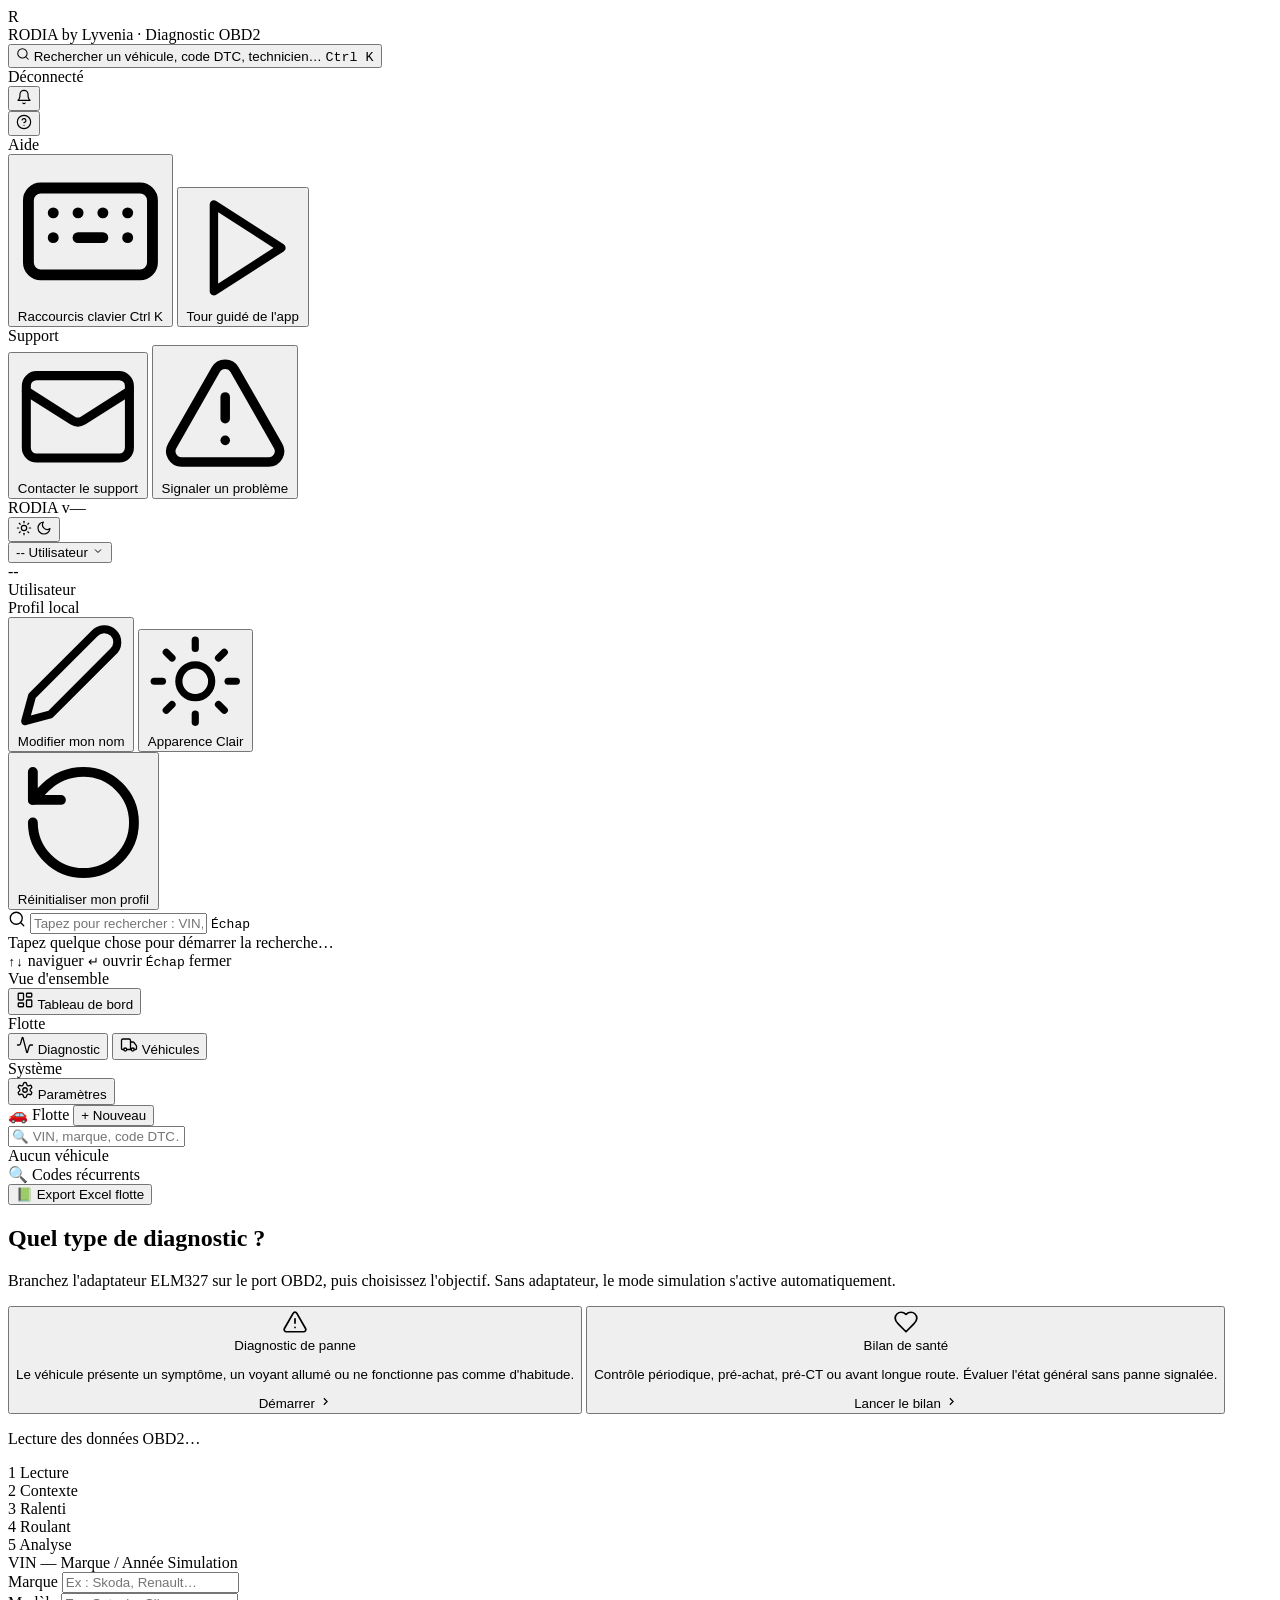
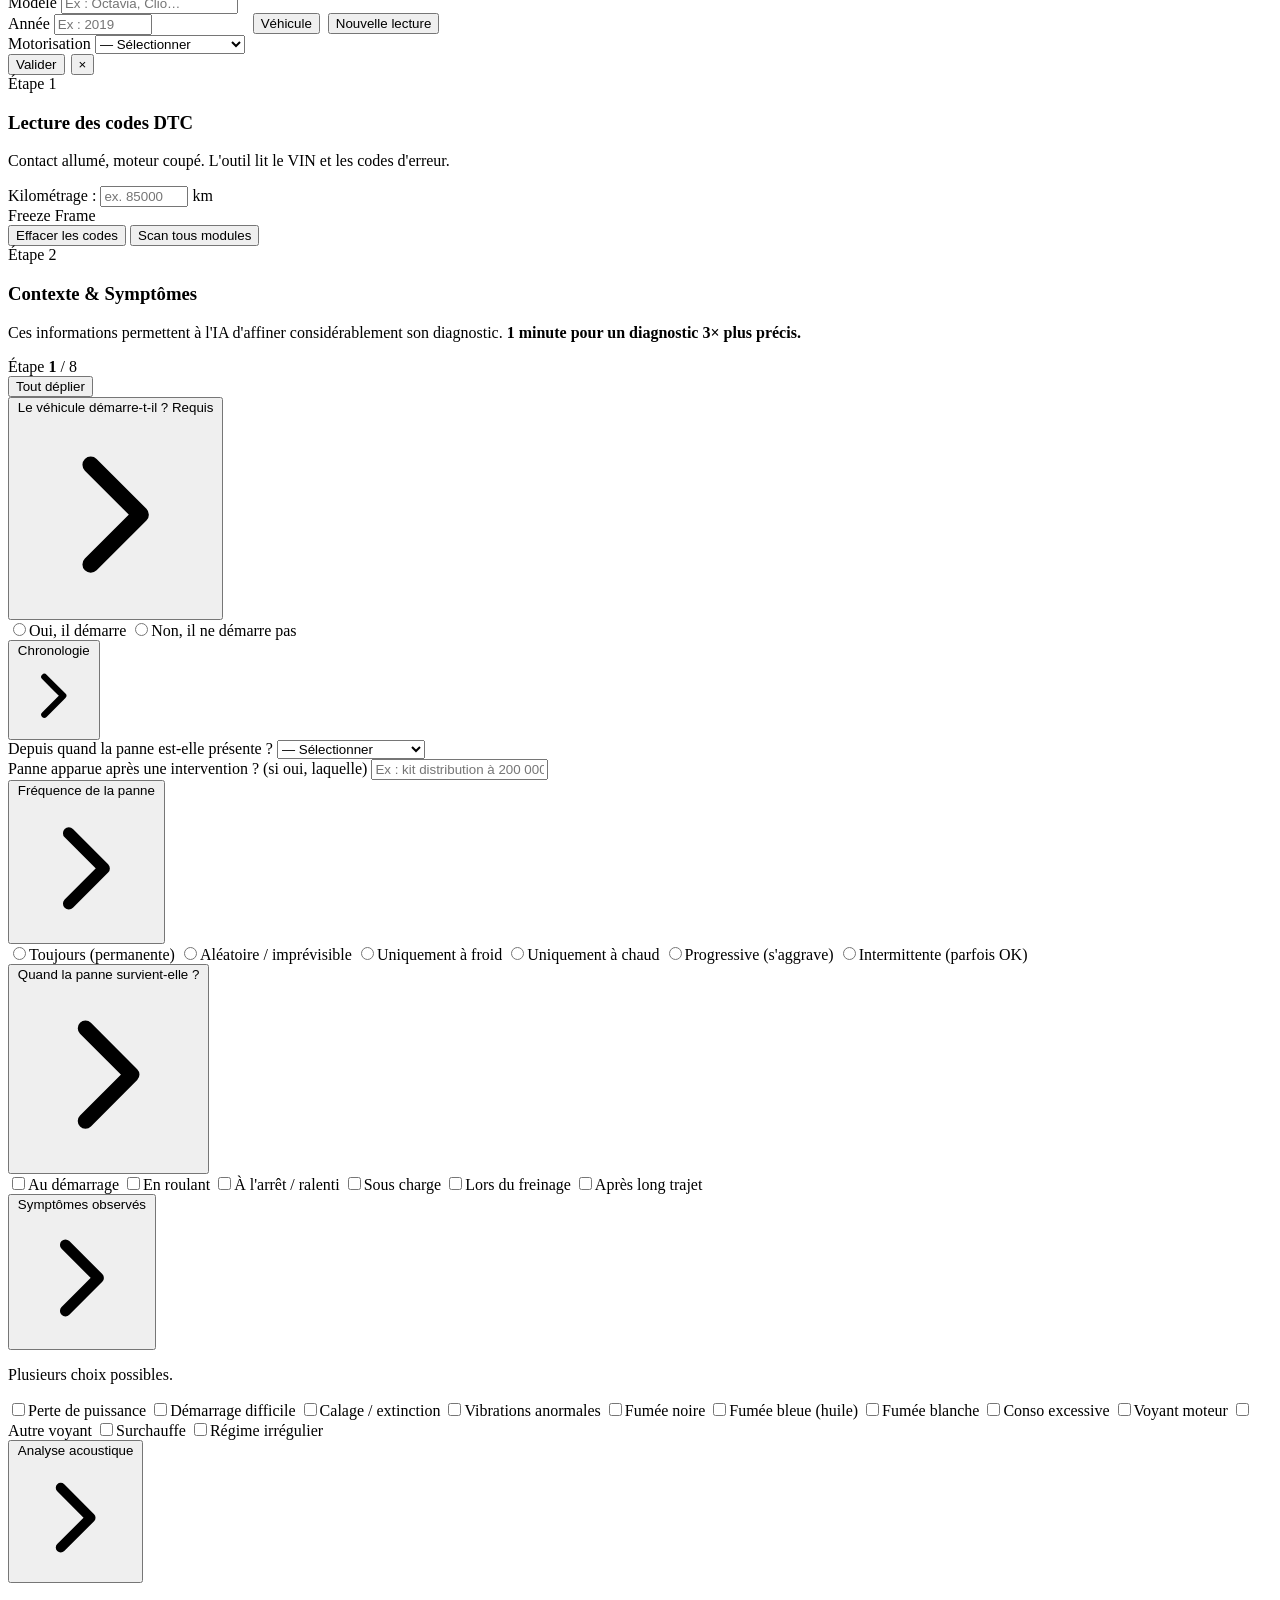
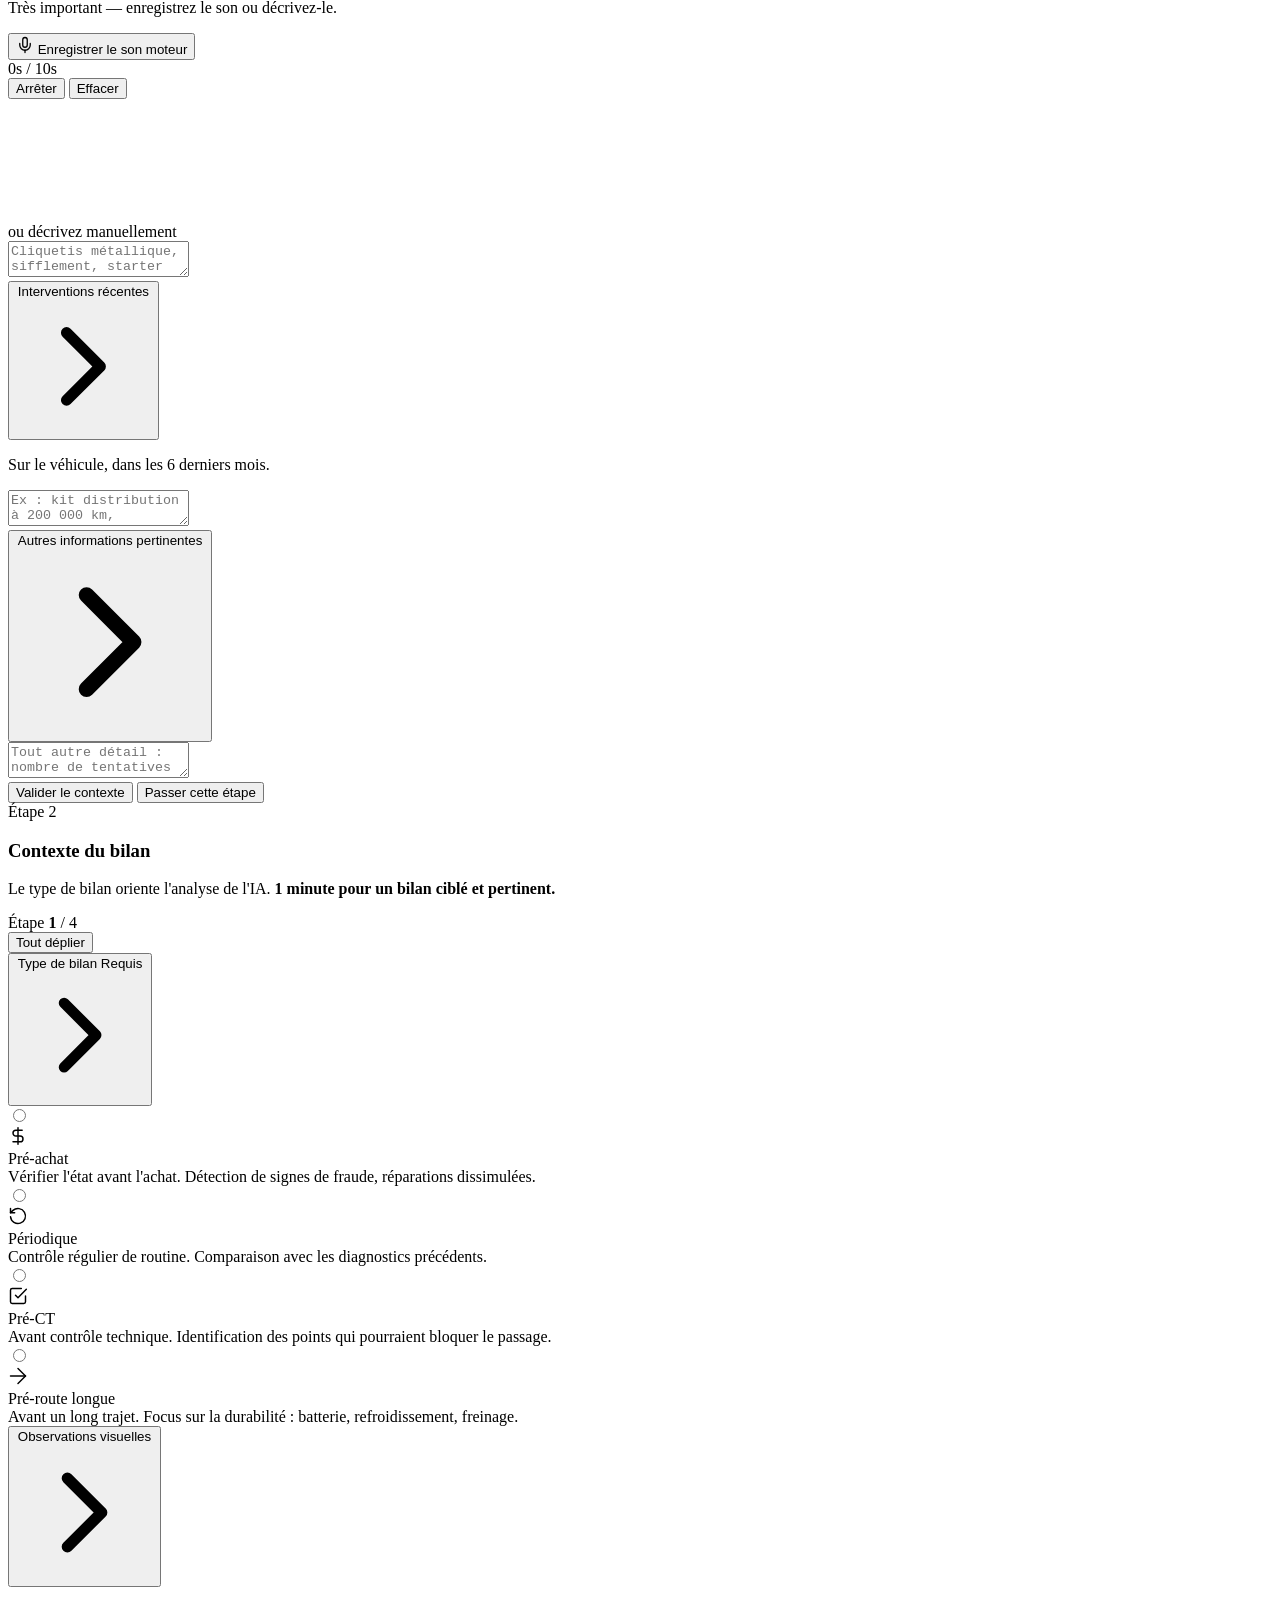
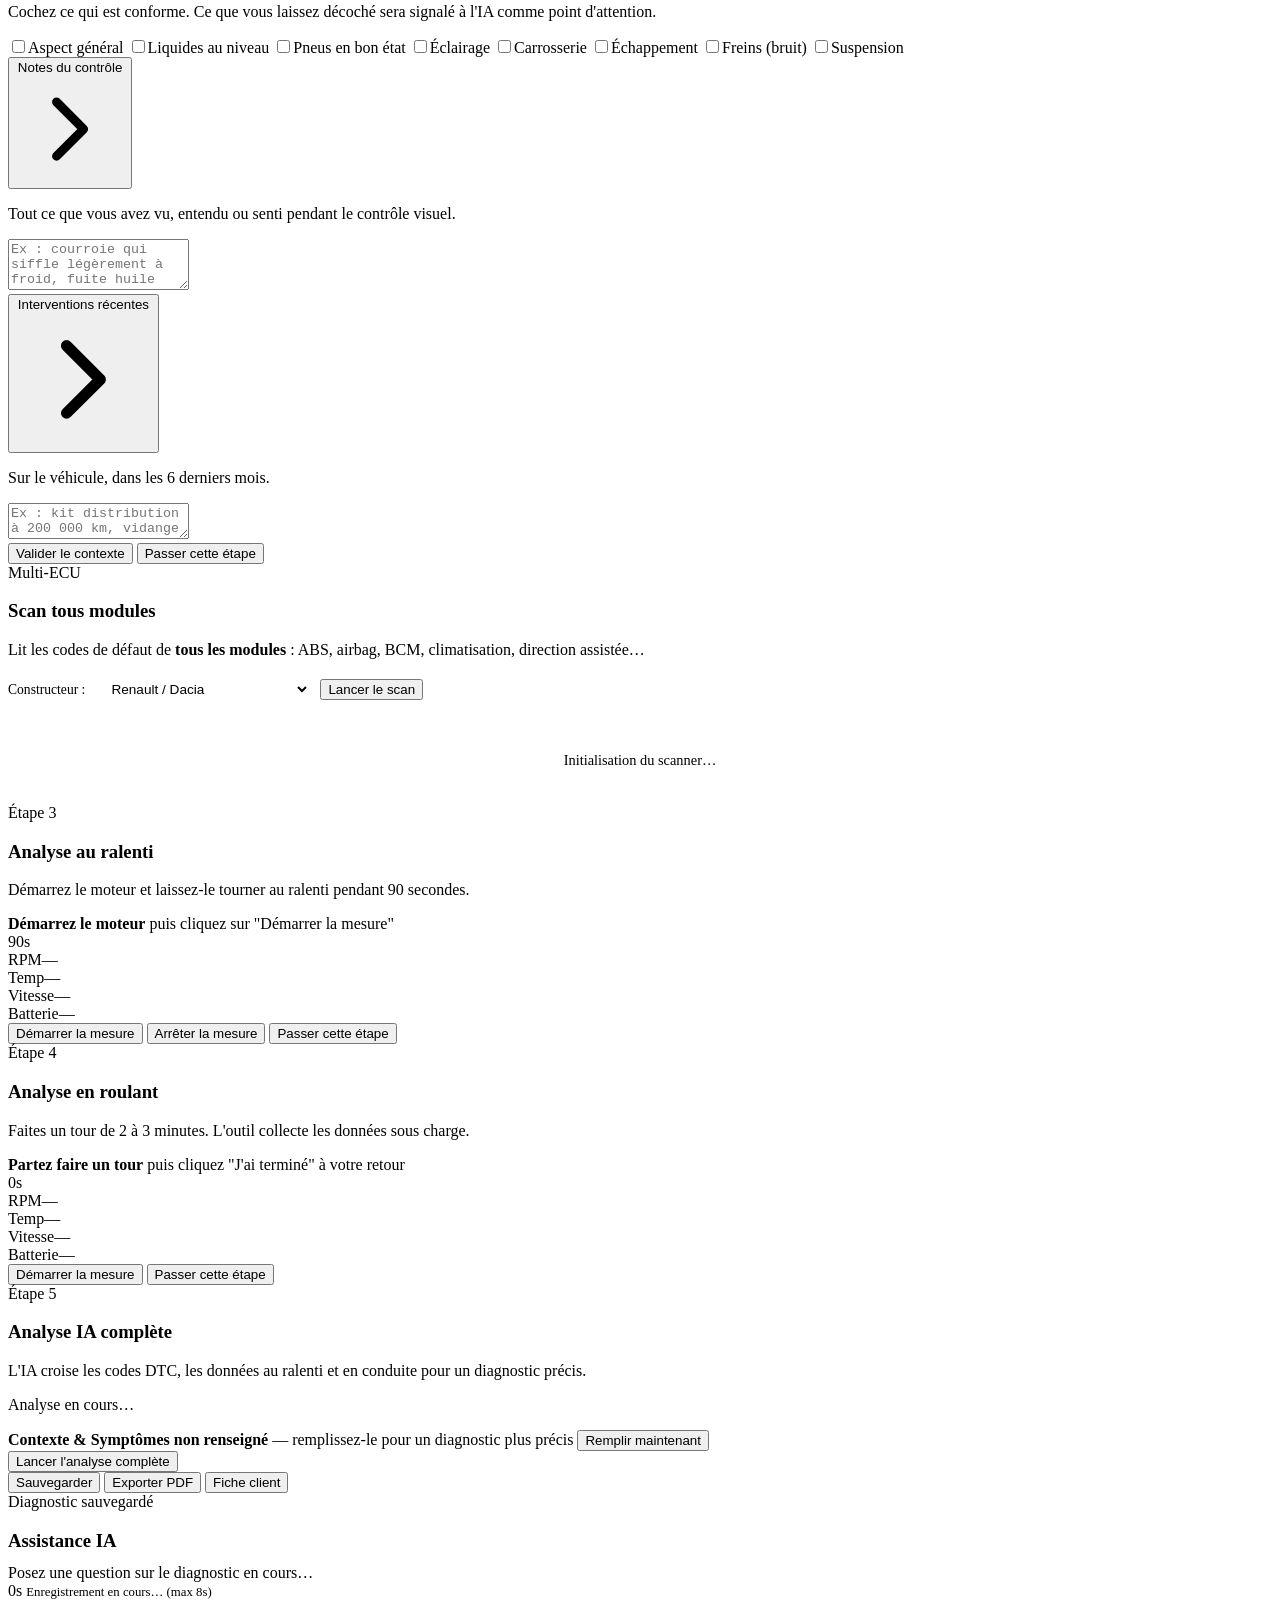
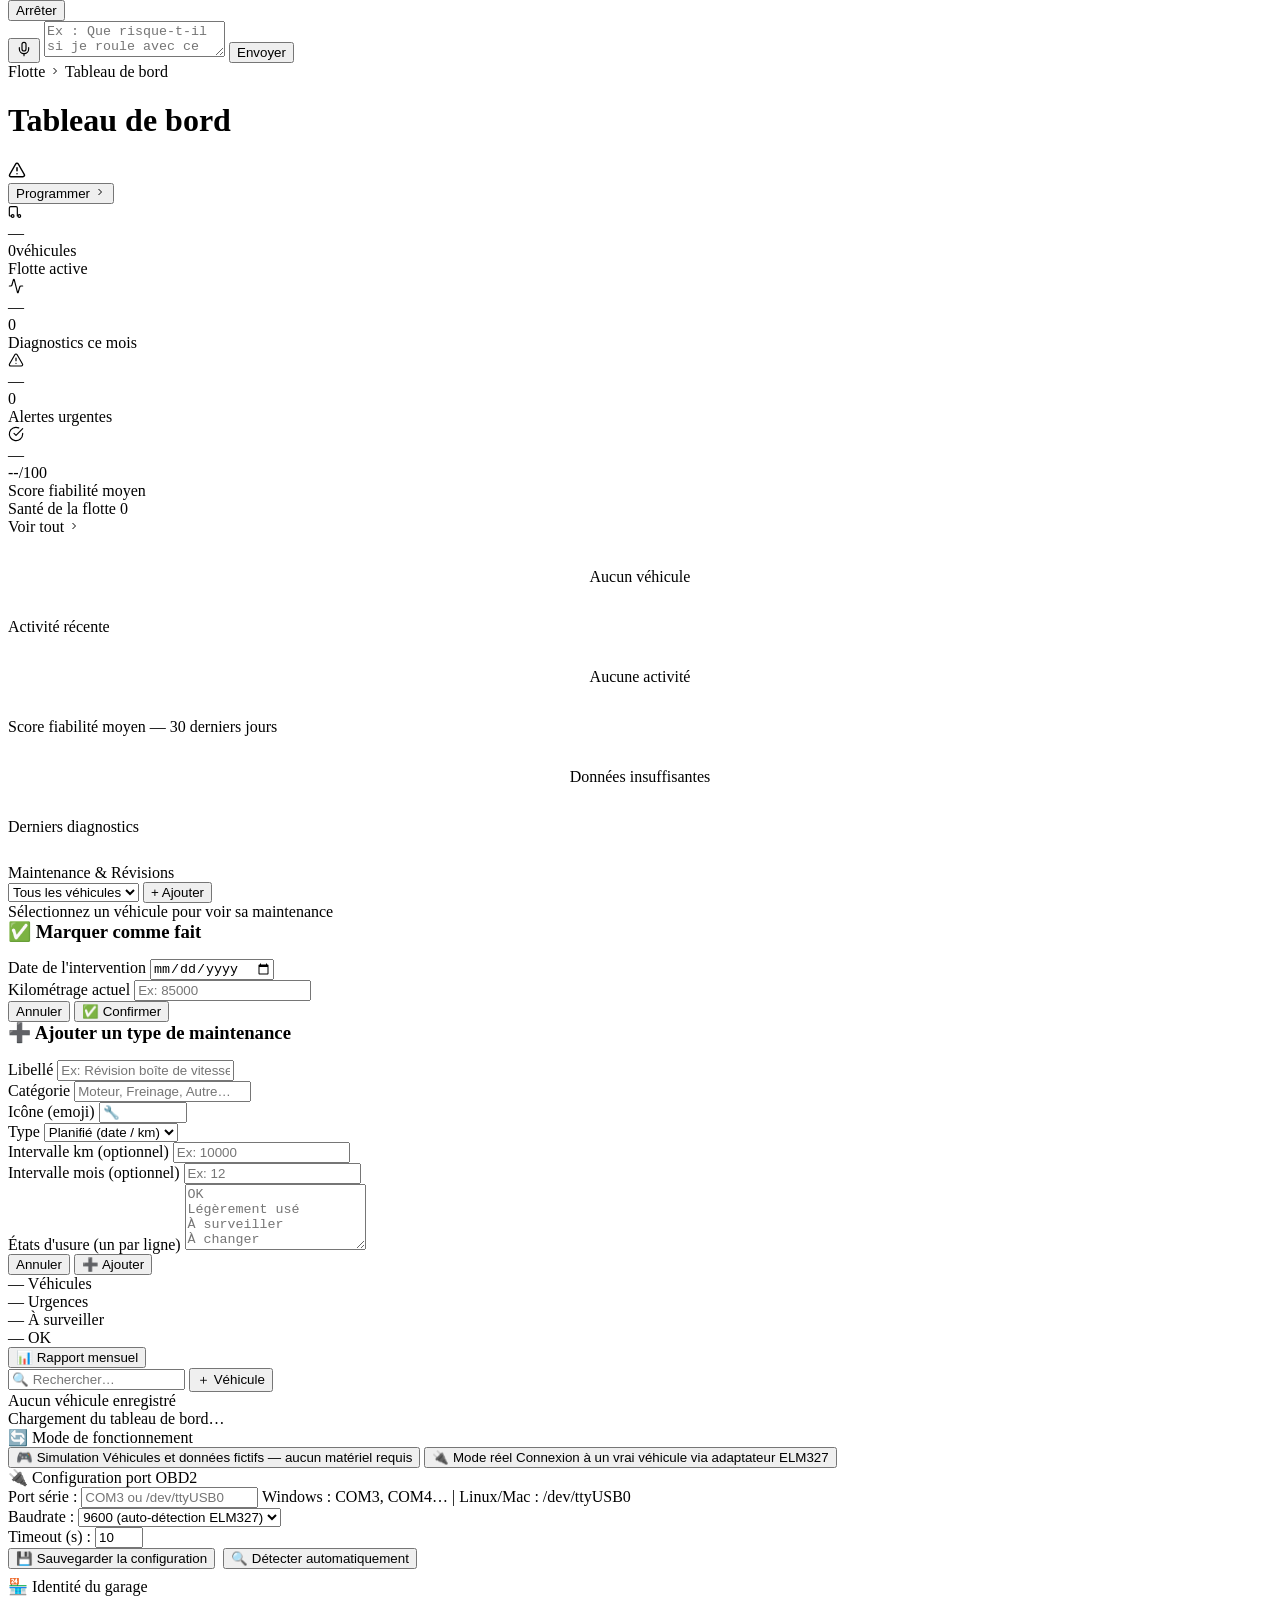
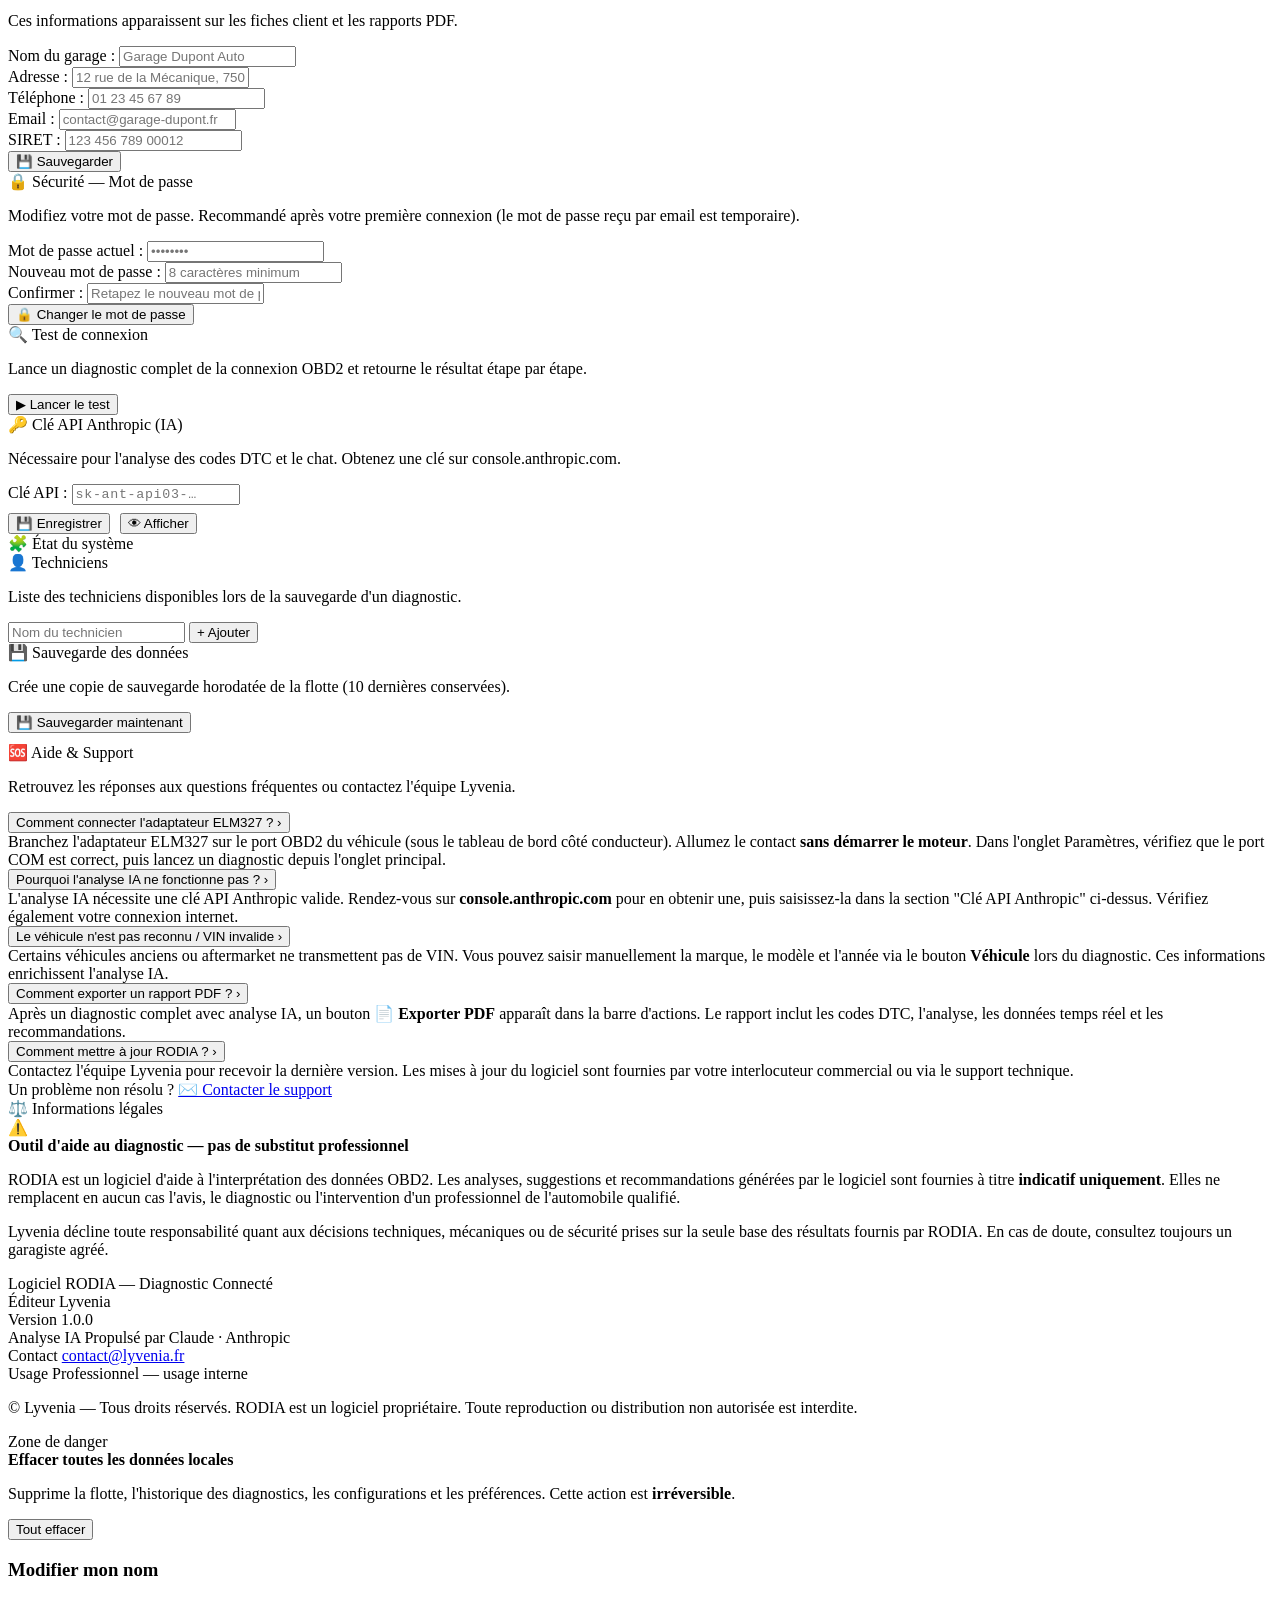
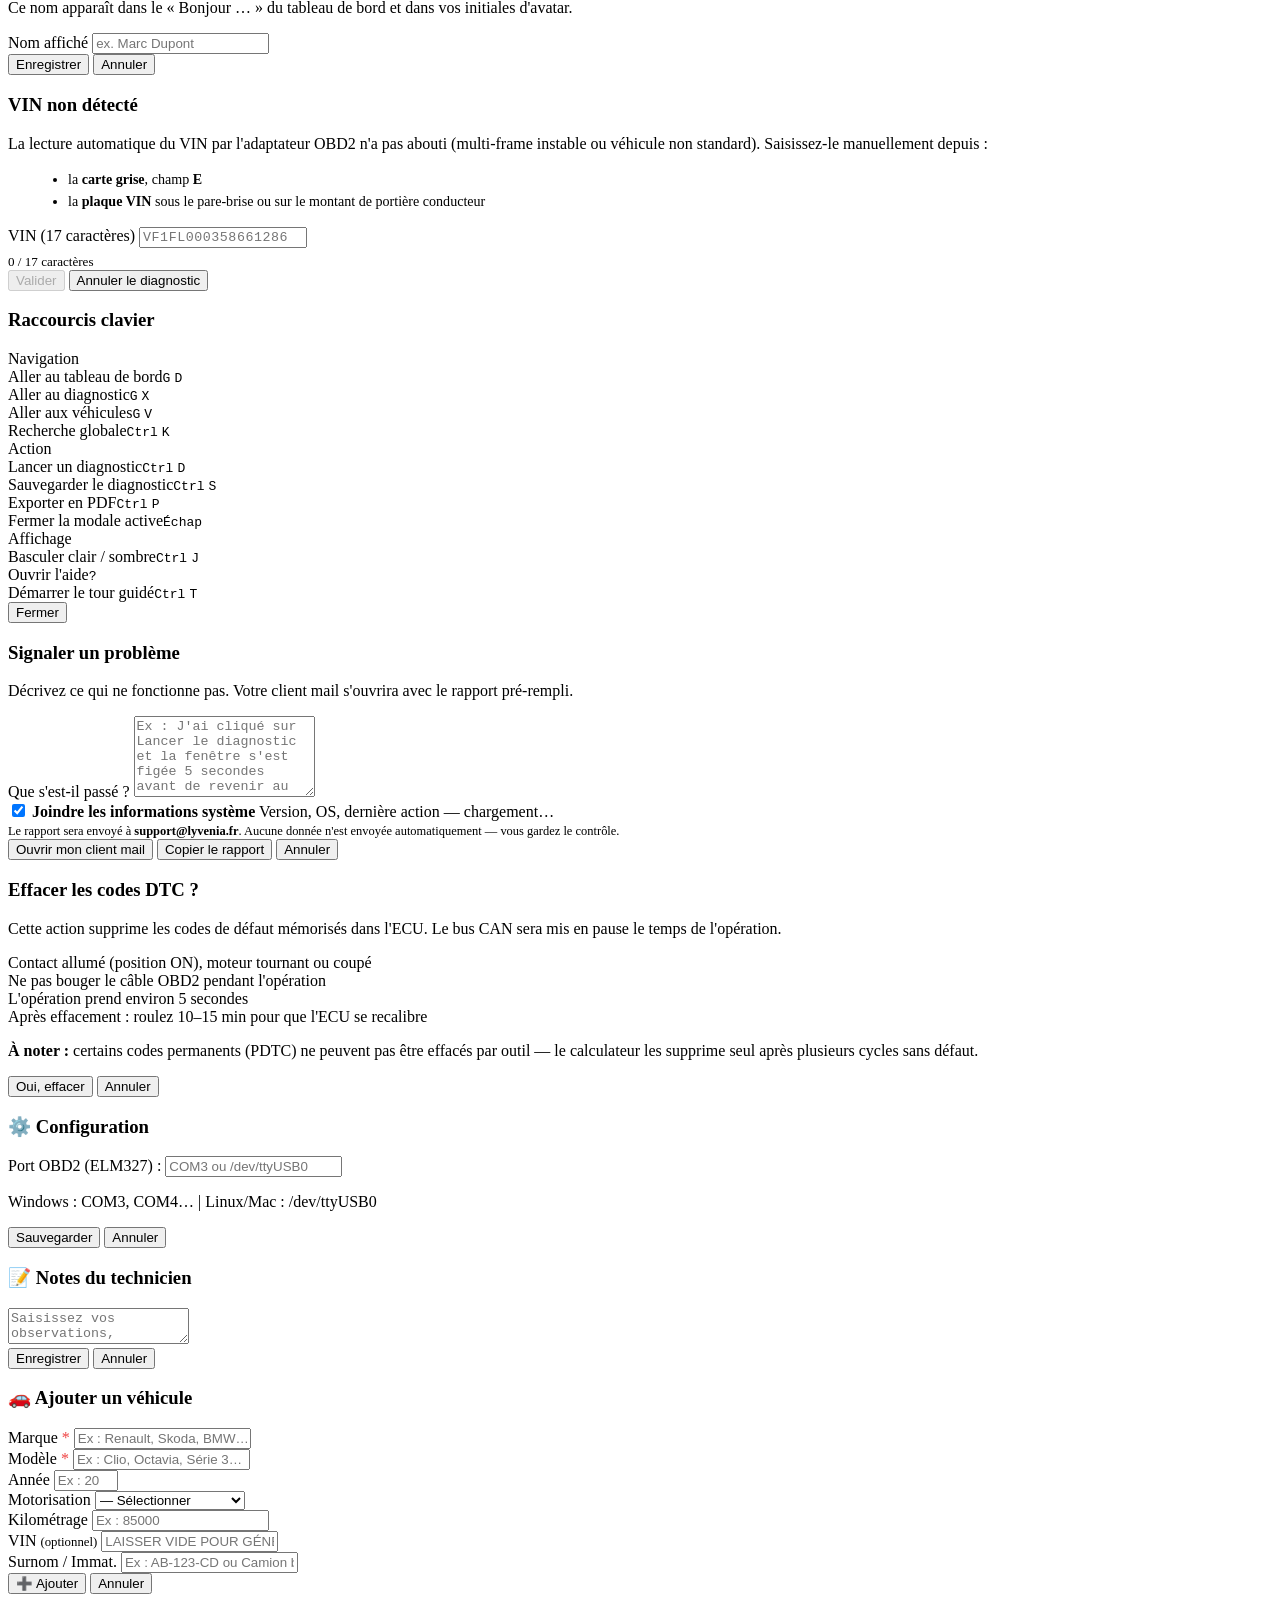
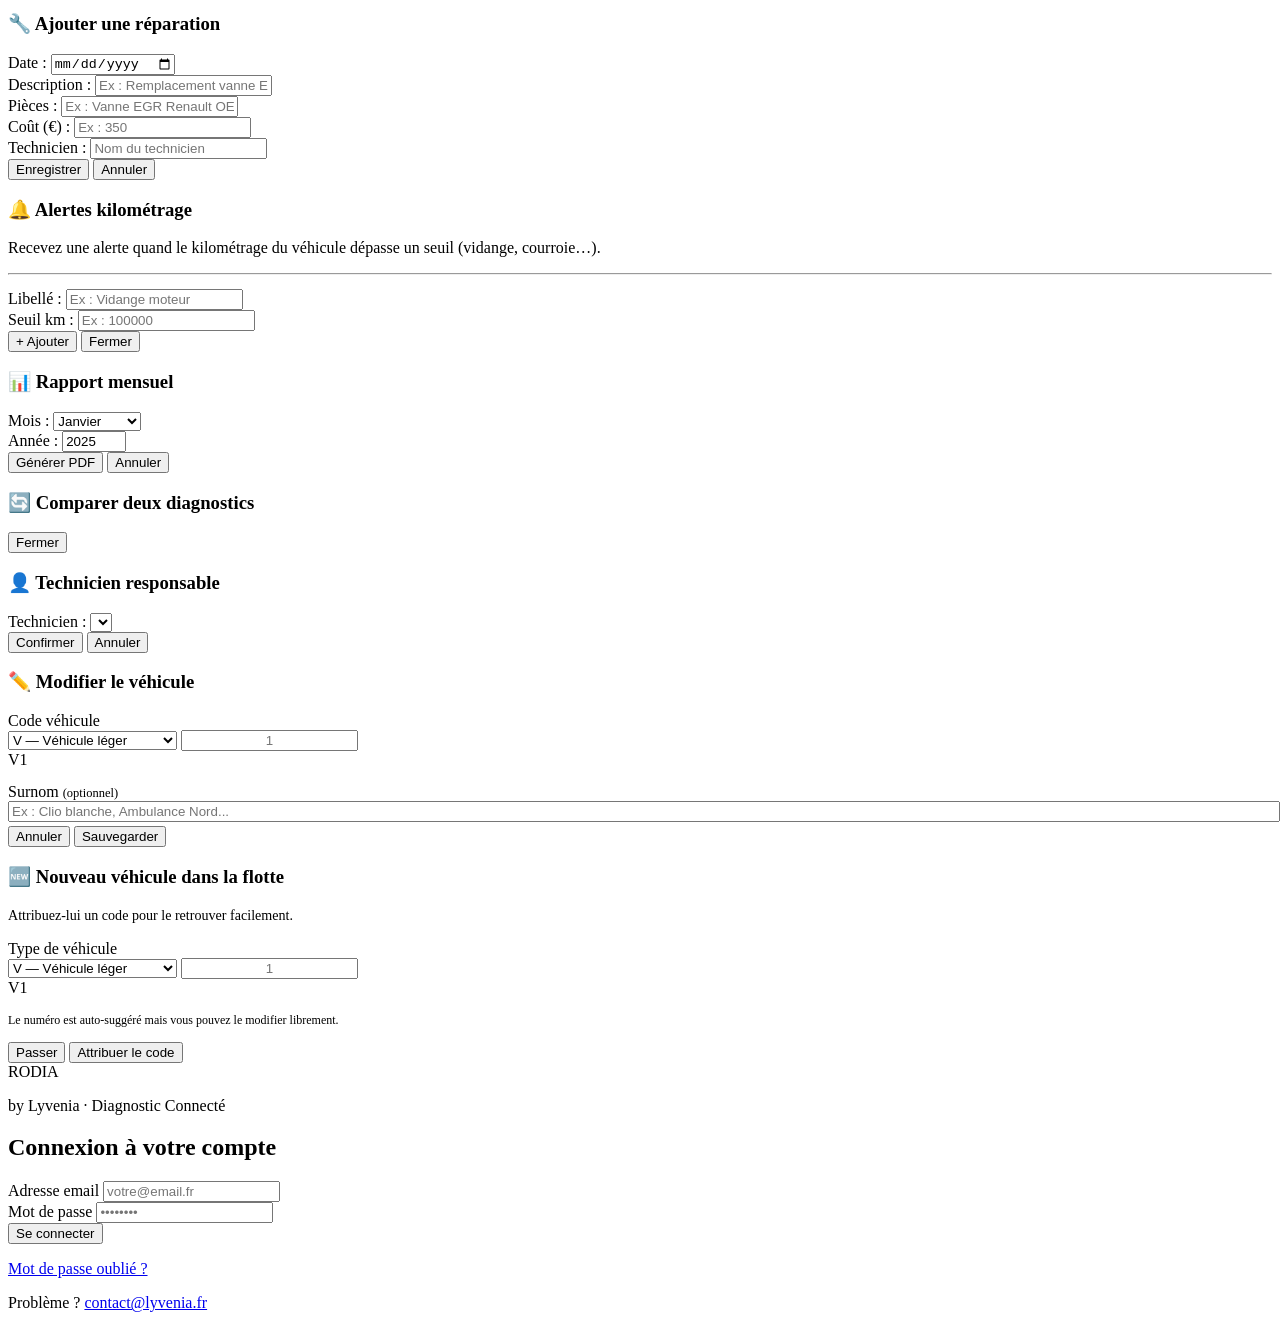
==== commit 0f3e4c9c: "Release v1.1.13 — Topbar epuree + auto-update detache - Suppression du bouton Plein ecran (maximisat" ====
--- a/frontend/index.html
+++ b/frontend/index.html
@@ -90,10 +90,6 @@
           </div>
         </div>
       </div>
-      <button type="button" class="icon-btn" id="btnFullscreen" title="Plein écran" aria-label="Basculer le plein écran">
-        <svg class="fs-icon-enter" xmlns="http://www.w3.org/2000/svg" width="16" height="16" viewBox="0 0 24 24" fill="none" stroke="currentColor" stroke-width="1.75" stroke-linecap="round" stroke-linejoin="round" aria-hidden="true"><path d="M3 7V5a2 2 0 0 1 2-2h2"/><path d="M17 3h2a2 2 0 0 1 2 2v2"/><path d="M21 17v2a2 2 0 0 1-2 2h-2"/><path d="M7 21H5a2 2 0 0 1-2-2v-2"/></svg>
-        <svg class="fs-icon-exit hidden" xmlns="http://www.w3.org/2000/svg" width="16" height="16" viewBox="0 0 24 24" fill="none" stroke="currentColor" stroke-width="1.75" stroke-linecap="round" stroke-linejoin="round" aria-hidden="true"><path d="M8 3v2a2 2 0 0 1-2 2H3"/><path d="M21 7h-3a2 2 0 0 1-2-2V3"/><path d="M3 17h3a2 2 0 0 1 2 2v3"/><path d="M16 21v-3a2 2 0 0 1 2-2h3"/></svg>
-      </button>
       <button type="button" class="icon-btn theme-toggle" id="btnThemeToggle" title="Basculer mode jour / nuit" aria-label="Basculer le thème">
         <svg class="theme-icon-sun" xmlns="http://www.w3.org/2000/svg" width="16" height="16" viewBox="0 0 24 24" fill="none" stroke="currentColor" stroke-width="1.75" stroke-linecap="round" stroke-linejoin="round" aria-hidden="true"><circle cx="12" cy="12" r="4"/><path d="M12 2v2"/><path d="M12 20v2"/><path d="m4.93 4.93 1.41 1.41"/><path d="m17.66 17.66 1.41 1.41"/><path d="M2 12h2"/><path d="M20 12h2"/><path d="m6.34 17.66-1.41 1.41"/><path d="m19.07 4.93-1.41 1.41"/></svg>
         <svg class="theme-icon-moon" xmlns="http://www.w3.org/2000/svg" width="16" height="16" viewBox="0 0 24 24" fill="none" stroke="currentColor" stroke-width="1.75" stroke-linecap="round" stroke-linejoin="round" aria-hidden="true"><path d="M21 12.79A9 9 0 1 1 11.21 3 7 7 0 0 0 21 12.79z"/></svg>
@@ -1475,6 +1471,15 @@
         <li>la <strong>carte grise</strong>, champ <strong>E</strong></li>
         <li>la <strong>plaque VIN</strong> sous le pare-brise ou sur le montant de portière conducteur</li>
       </ul>
+      <div class="form-row" id="manualVinFleetRow" style="display:none">
+        <label for="manualVinFleetSelect">🚚 Reprendre un véhicule de ma flotte</label>
+        <select id="manualVinFleetSelect" class="form-input" style="font-size:.9rem">
+          <option value="">— Choisir un véhicule —</option>
+        </select>
+        <div class="form-hint" style="margin-top:6px;font-size:.78rem;color:var(--text-muted)">
+          Évite de re-saisir le VIN si le véhicule est déjà dans ta flotte
+        </div>
+      </div>
       <div class="form-row">
         <label for="manualVinInput">VIN (17 caractères)</label>
         <input type="text" id="manualVinInput" class="form-input" placeholder="VF1FL000358661286" maxlength="17" autocomplete="off" spellcheck="false" style="font-family:ui-monospace,monospace;letter-spacing:.04em;text-transform:uppercase">
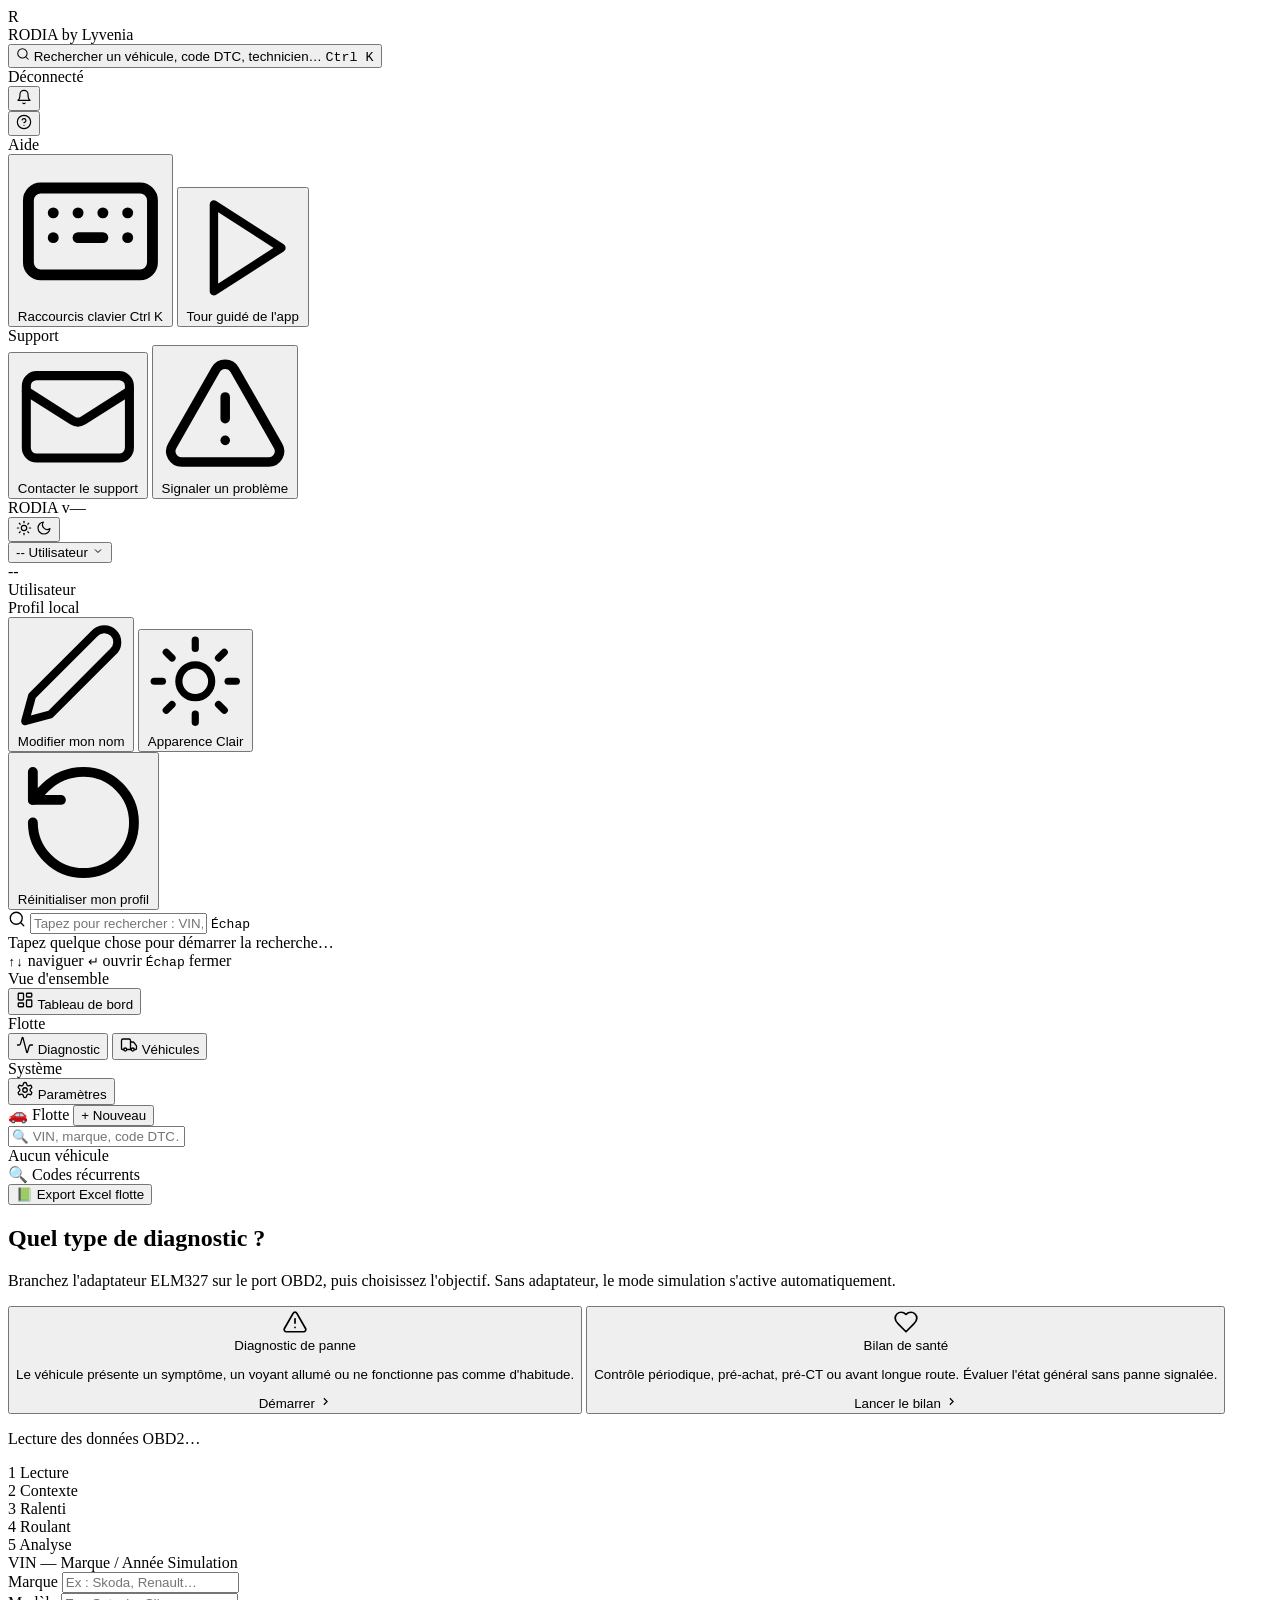
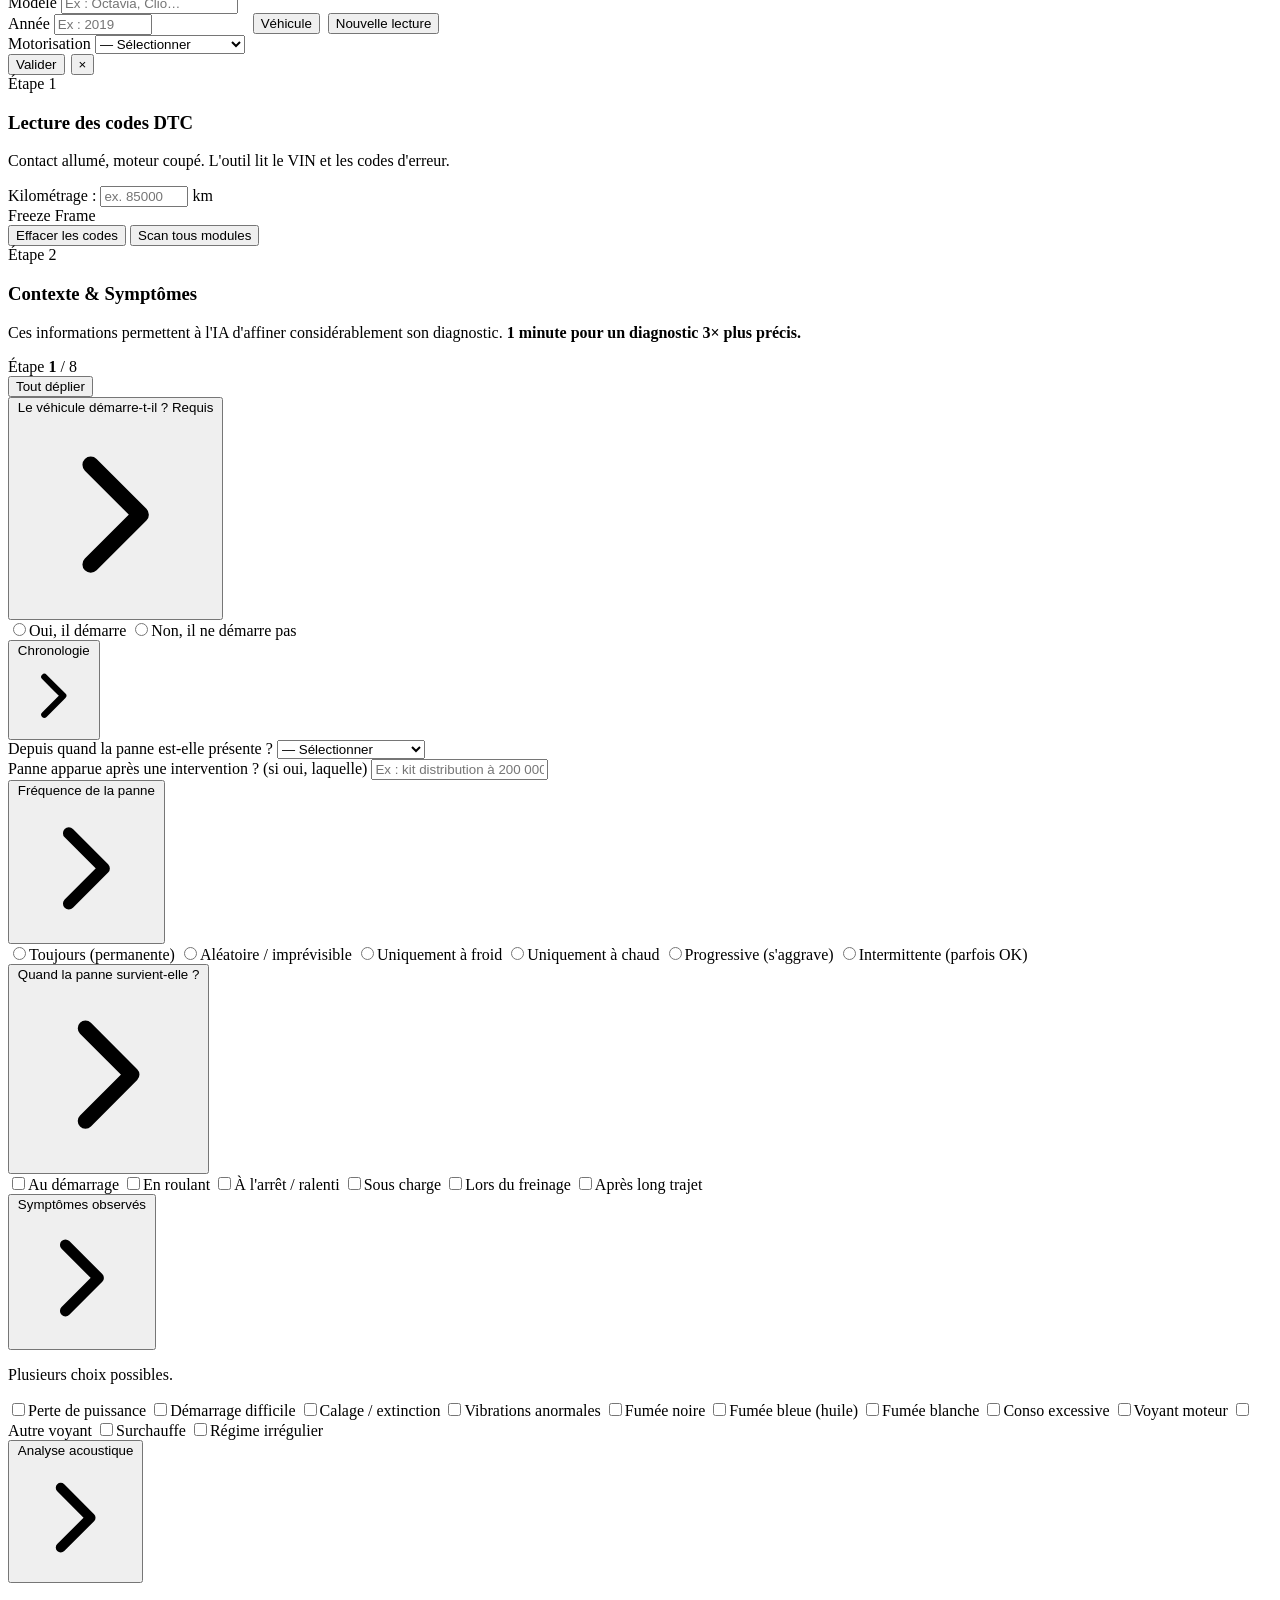
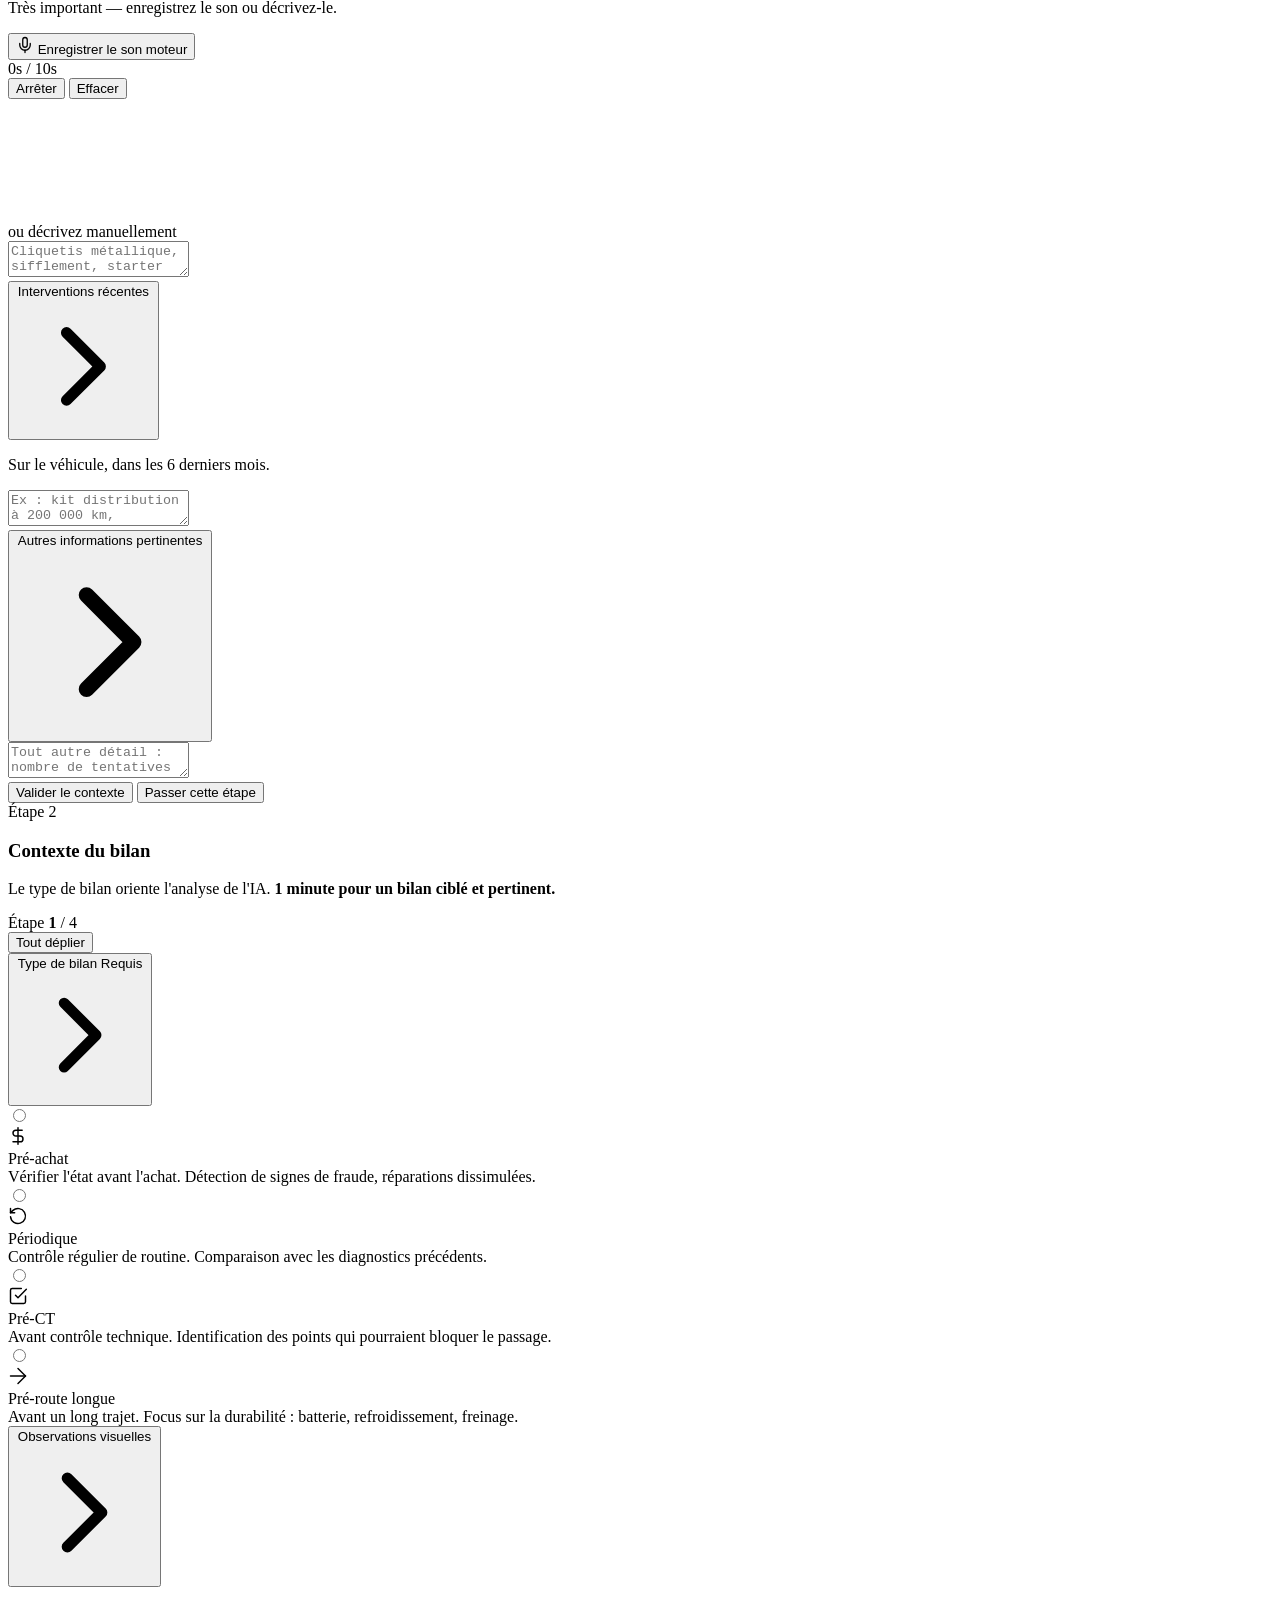
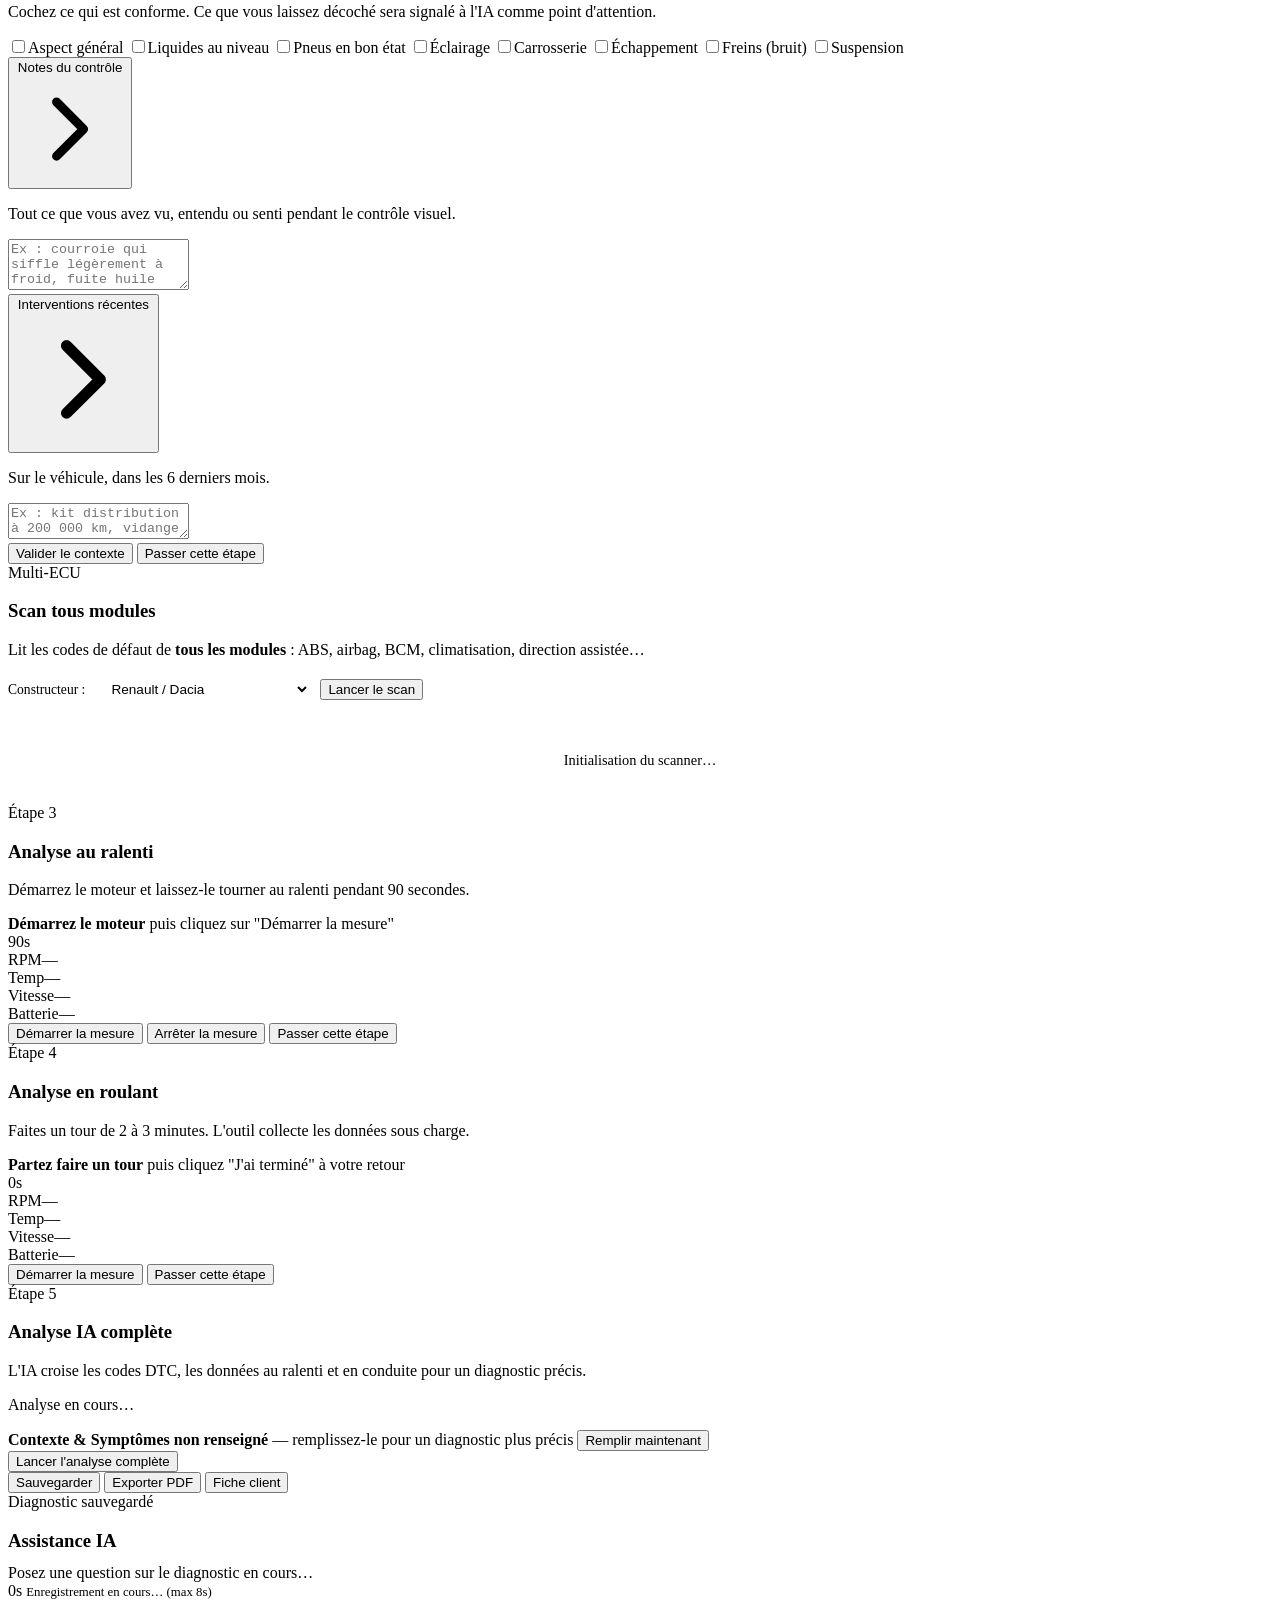
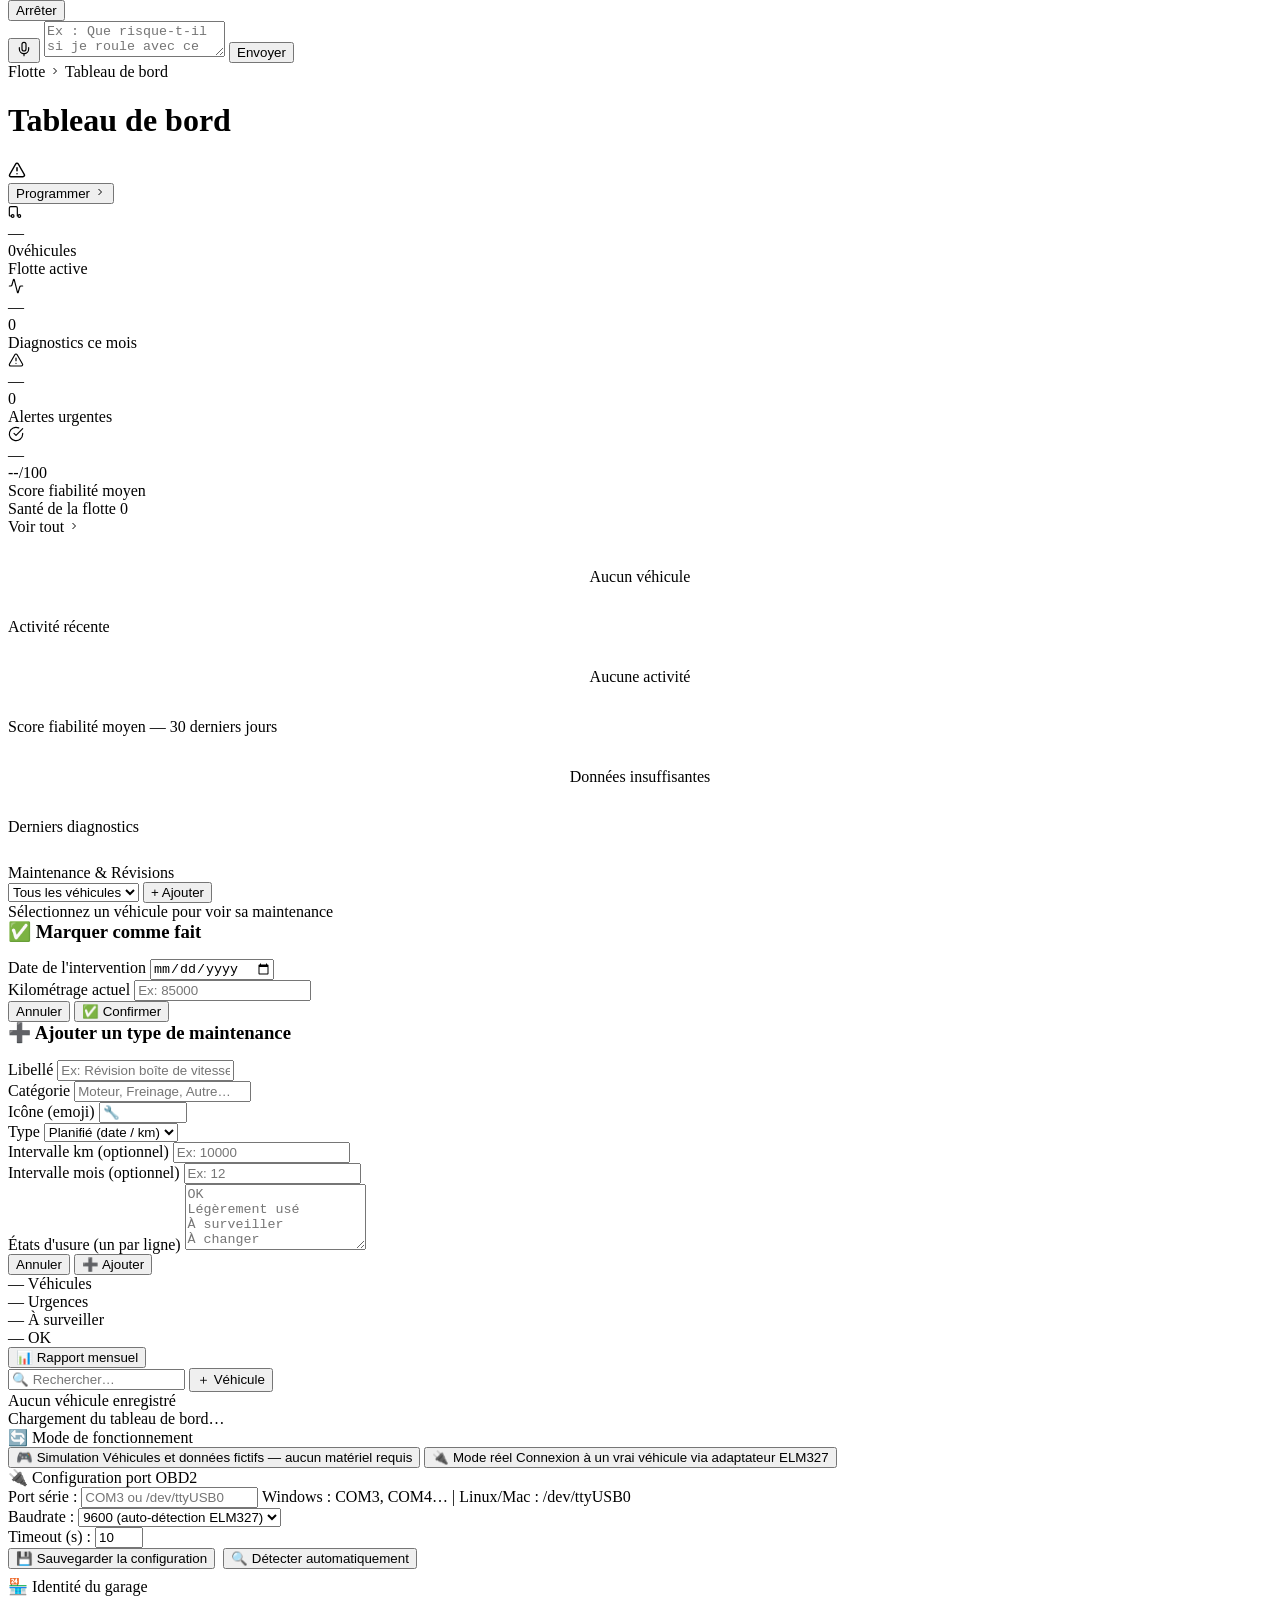
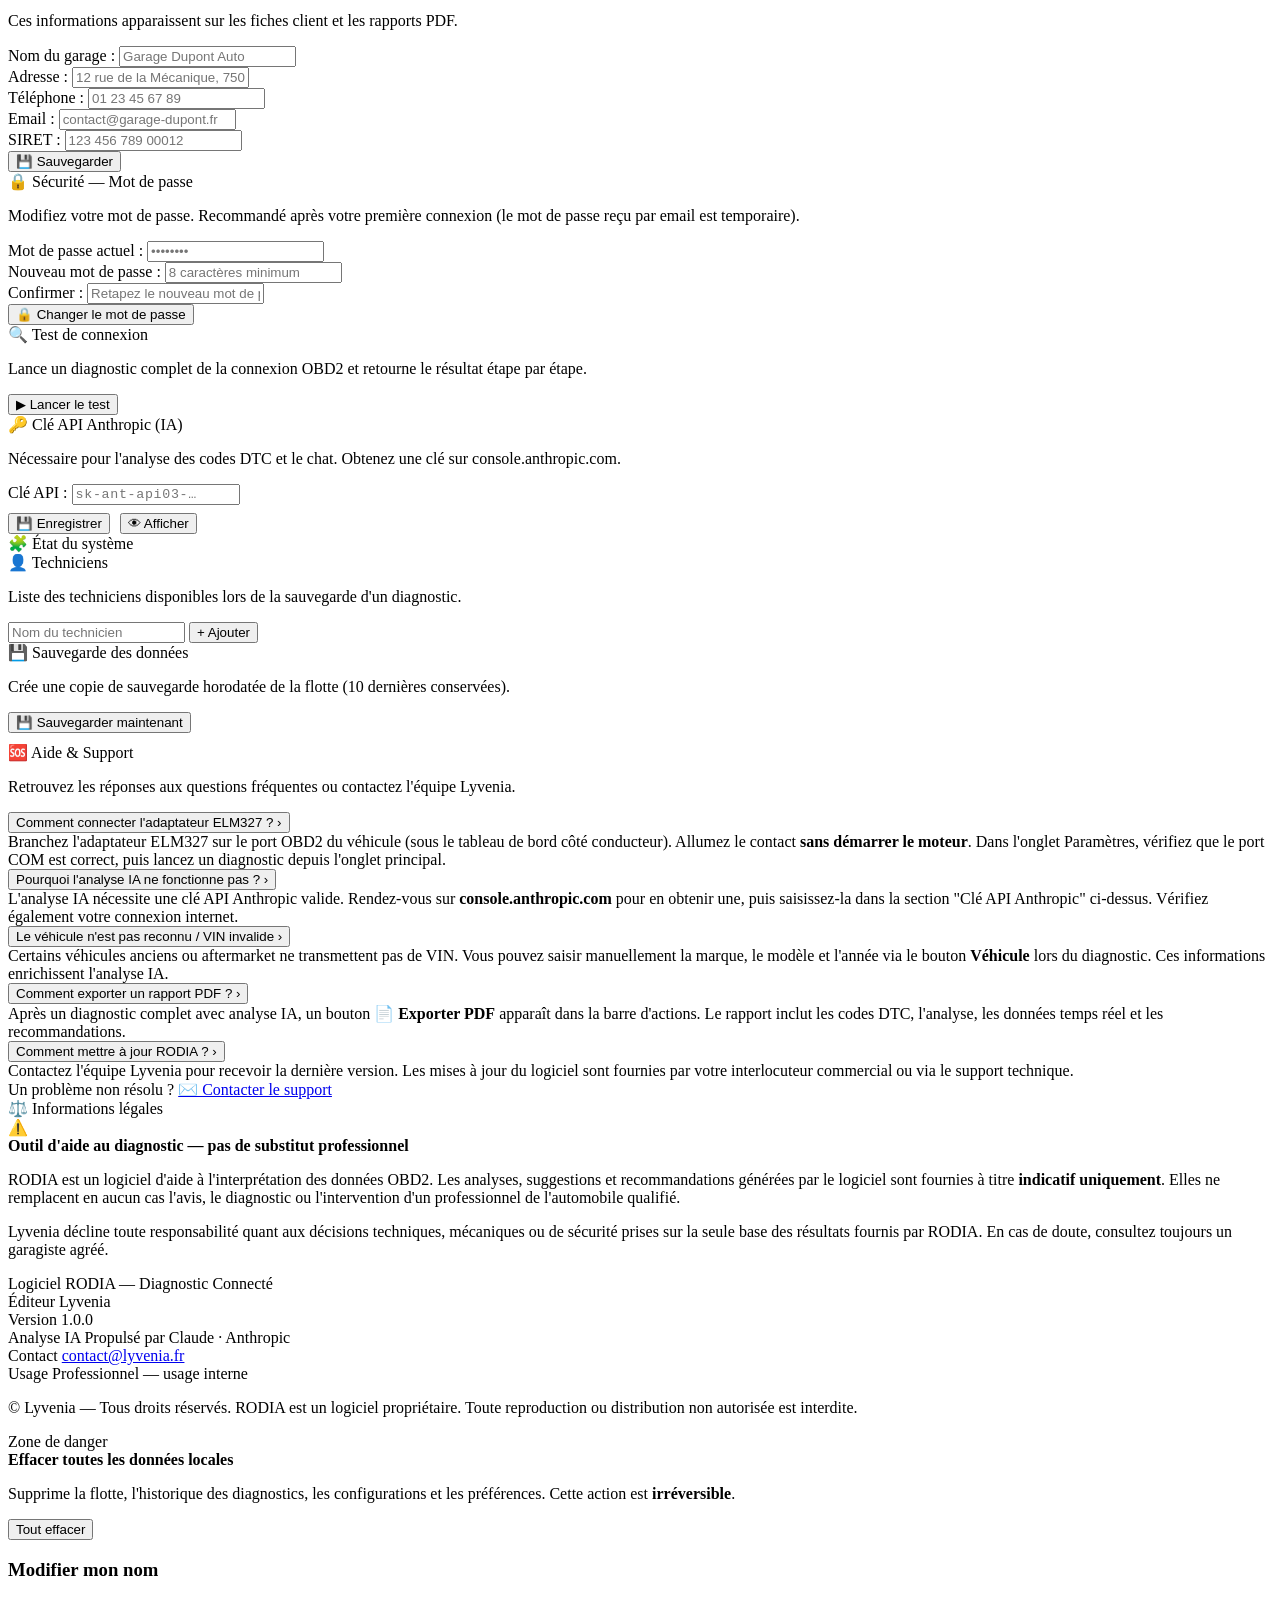
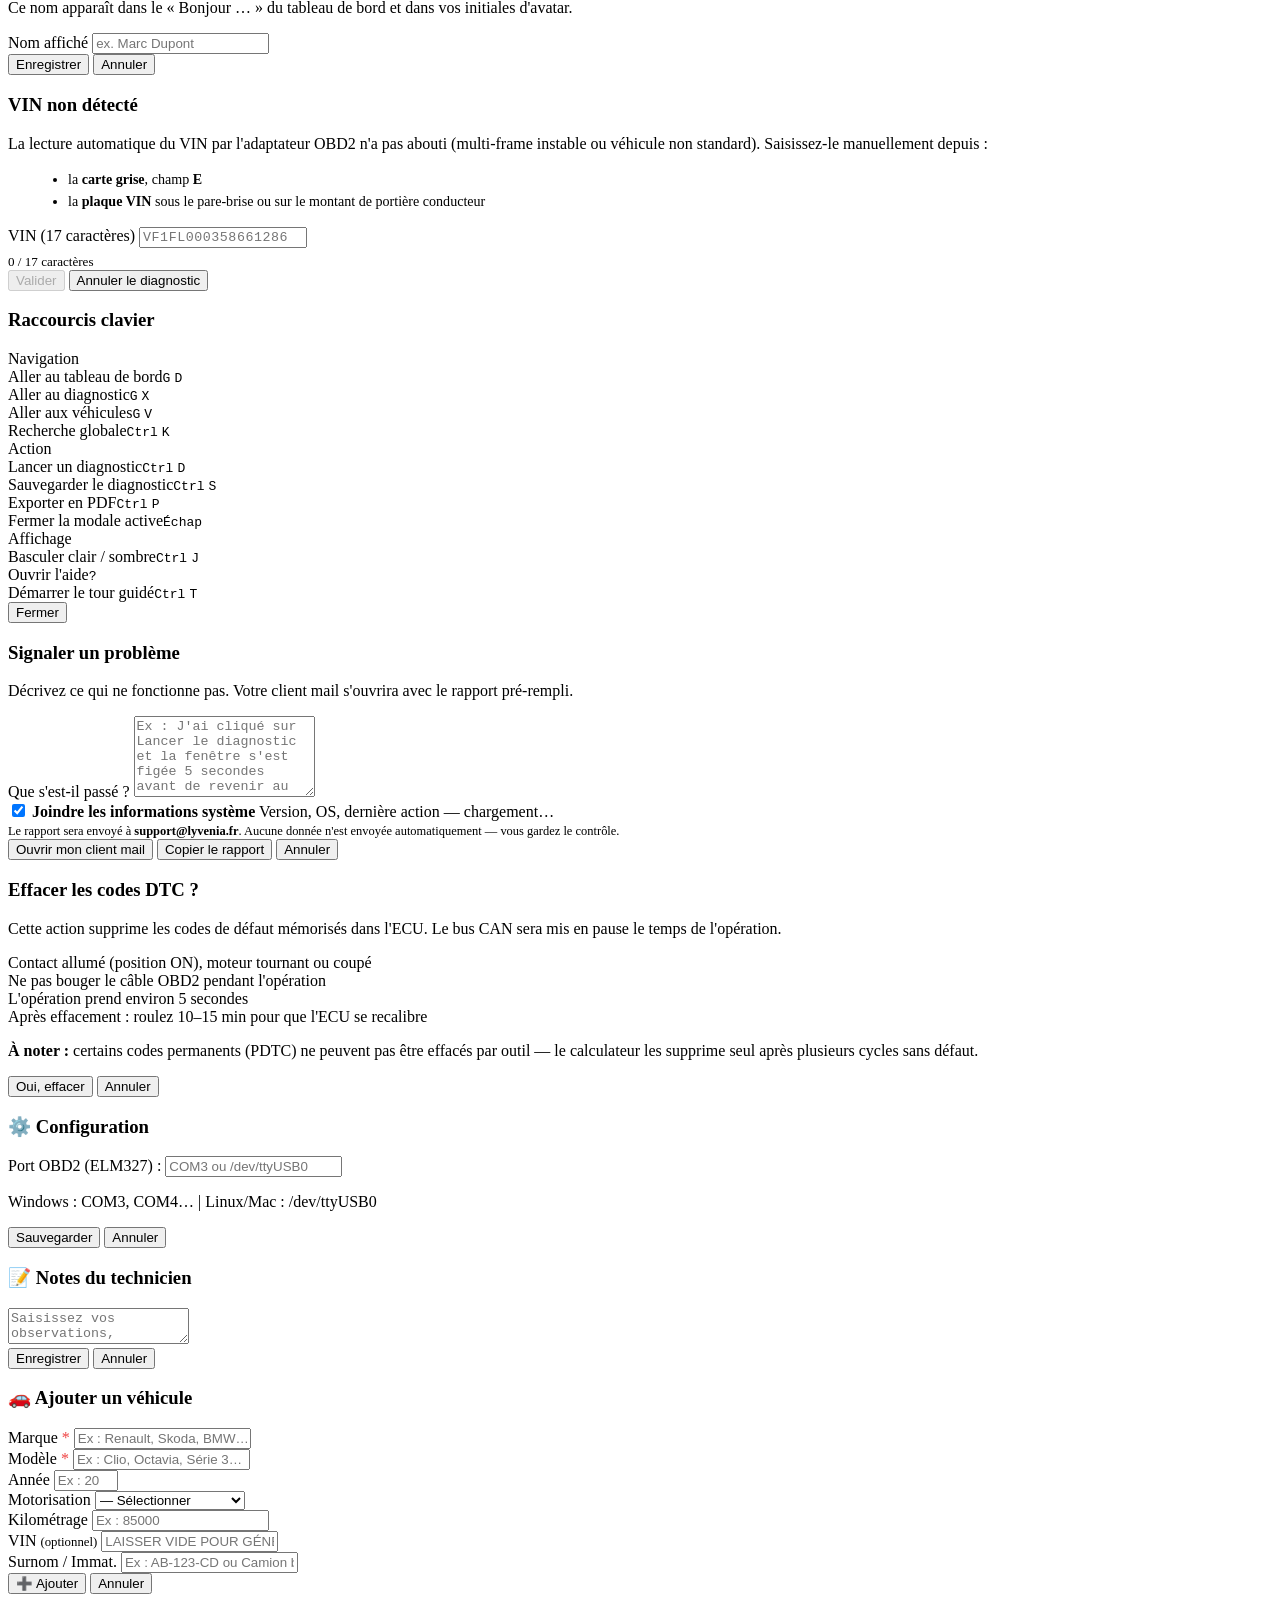
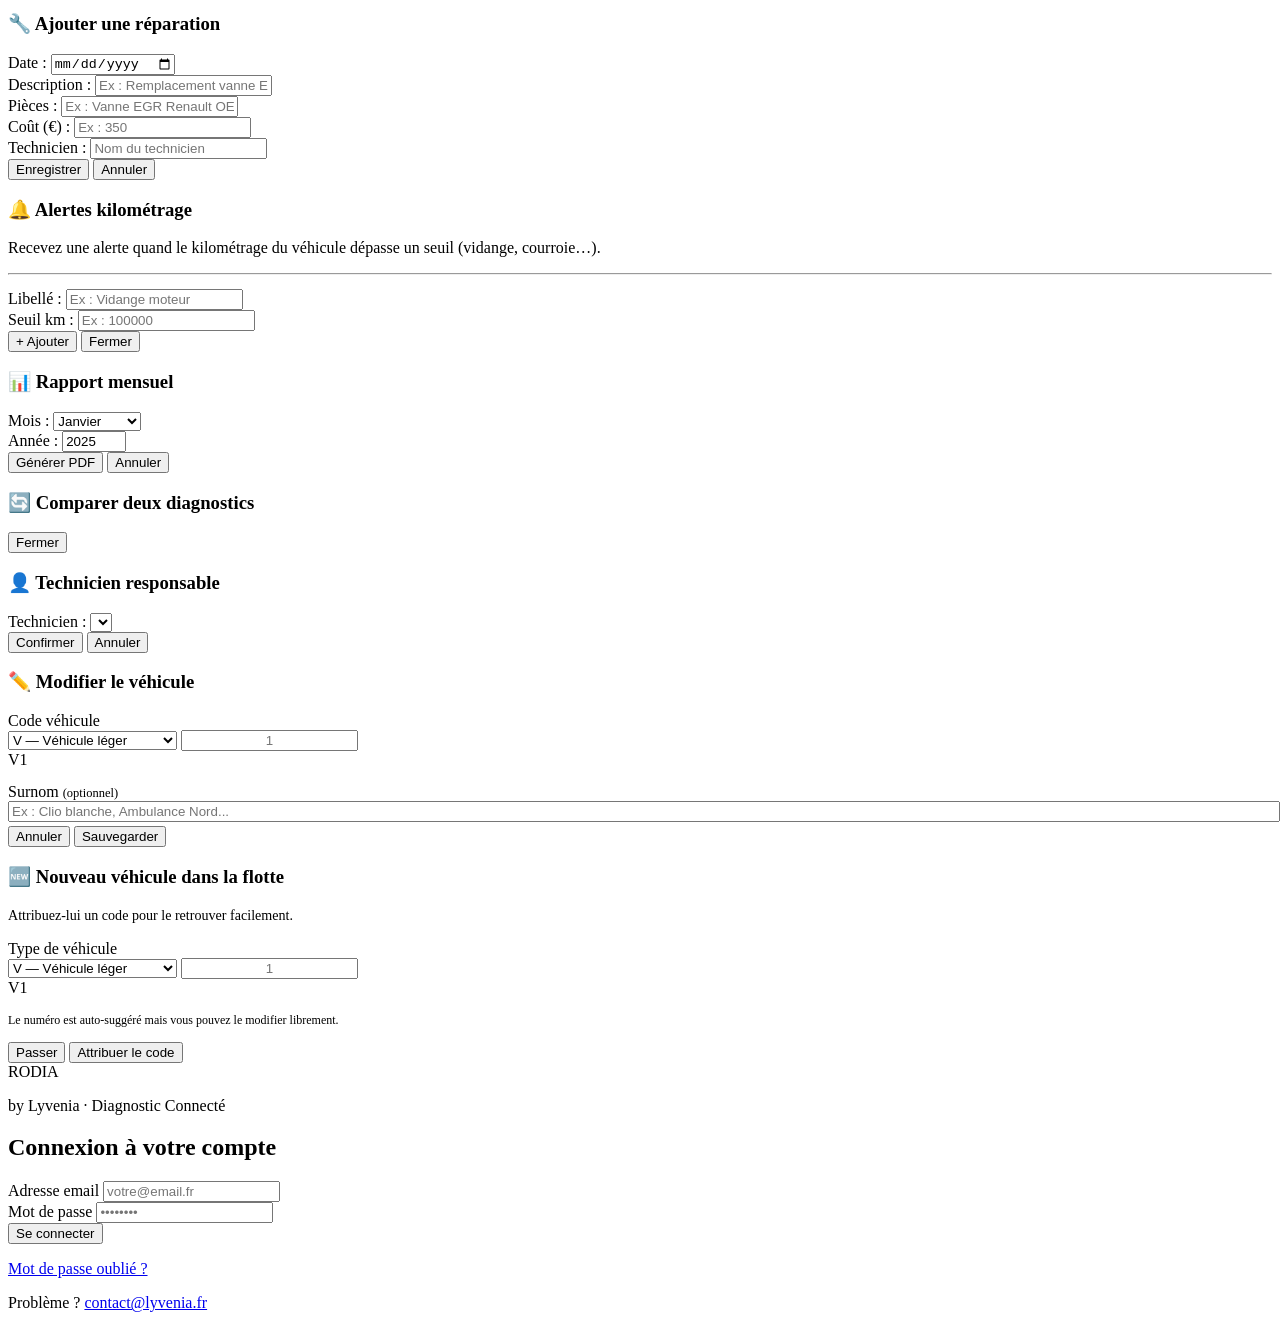
==== commit ba92f0bb: "fix(ui): epure sous-titre sidebar — retire 'Diagnostic OBD2' superflu Le logo de la sidebar affichai" ====
--- a/frontend/index.html
+++ b/frontend/index.html
@@ -40,7 +40,7 @@
         <div class="brand-mark" aria-hidden="true">R</div>
         <div class="brand-text-wrap">
           <span class="logo">RODIA</span>
-          <span class="logo-sub">by Lyvenia · Diagnostic OBD2</span>
+          <span class="logo-sub">by Lyvenia</span>
         </div>
       </div>
       <button type="button" class="topbar-search" id="globalSearchTrigger" aria-label="Ouvrir la recherche globale">
@@ -157,14 +157,14 @@
       <nav class="sidebar-nav" aria-label="Navigation principale">
         <div class="sidebar-nav-group">
           <div class="sidebar-nav-title">Vue d'ensemble</div>
-          <button type="button" class="tab-btn" data-tab="dashboard">
+          <button type="button" class="tab-btn active" data-tab="dashboard">
             <svg class="nav-icon" xmlns="http://www.w3.org/2000/svg" width="18" height="18" viewBox="0 0 24 24" fill="none" stroke="currentColor" stroke-width="1.75" stroke-linecap="round" stroke-linejoin="round" aria-hidden="true"><rect width="7" height="9" x="3" y="3" rx="1"/><rect width="7" height="5" x="14" y="3" rx="1"/><rect width="7" height="9" x="14" y="12" rx="1"/><rect width="7" height="5" x="3" y="16" rx="1"/></svg>
             <span class="tab-label">Tableau de bord</span>
           </button>
         </div>
         <div class="sidebar-nav-group">
           <div class="sidebar-nav-title">Flotte</div>
-          <button type="button" class="tab-btn active" data-tab="diagnostic">
+          <button type="button" class="tab-btn" data-tab="diagnostic">
             <svg class="nav-icon" xmlns="http://www.w3.org/2000/svg" width="18" height="18" viewBox="0 0 24 24" fill="none" stroke="currentColor" stroke-width="1.75" stroke-linecap="round" stroke-linejoin="round" aria-hidden="true"><path d="M22 12h-2.48a2 2 0 0 0-1.93 1.46l-2.35 8.36a.5.5 0 0 1-.96 0L9.24 2.18a.5.5 0 0 0-.96 0l-2.35 8.36A2 2 0 0 1 4 12H2"/></svg>
             <span class="tab-label">Diagnostic</span>
           </button>
@@ -214,7 +214,7 @@
       <div id="notifBanner" class="notif-banner hidden"></div>
 
       <!-- ═══ TAB : Diagnostic en cours ═══ -->
-      <div class="tab-panel active" id="tab-diagnostic">
+      <div class="tab-panel hidden" id="tab-diagnostic">
 
         <!-- Step 0 : Welcome / Connect — choix du type de diagnostic -->
         <div id="stepWelcome" class="step-panel">
@@ -305,6 +305,7 @@
             <span class="vin-badge" id="vinDisplay">VIN —</span>
             <span id="vehicleLabel">Marque / Année</span>
             <span class="sim-tag hidden" id="simTag">Simulation</span>
+            <span class="odo-display hidden" id="vehicleOdometer" title="Kilométrage du véhicule"></span>
           </div>
           <div class="vehicle-actions" style="display:flex;gap:8px;align-items:center;flex-wrap:wrap">
             <div id="vinManualZone" class="hidden">
@@ -868,7 +869,7 @@
 
 
       <!-- ═══ TAB : Tableau de bord ═══ -->
-      <div class="tab-panel hidden" id="tab-dashboard">
+      <div class="tab-panel active" id="tab-dashboard">
         <div class="dash-layout">
 
           <!-- ── Hero header ── -->
